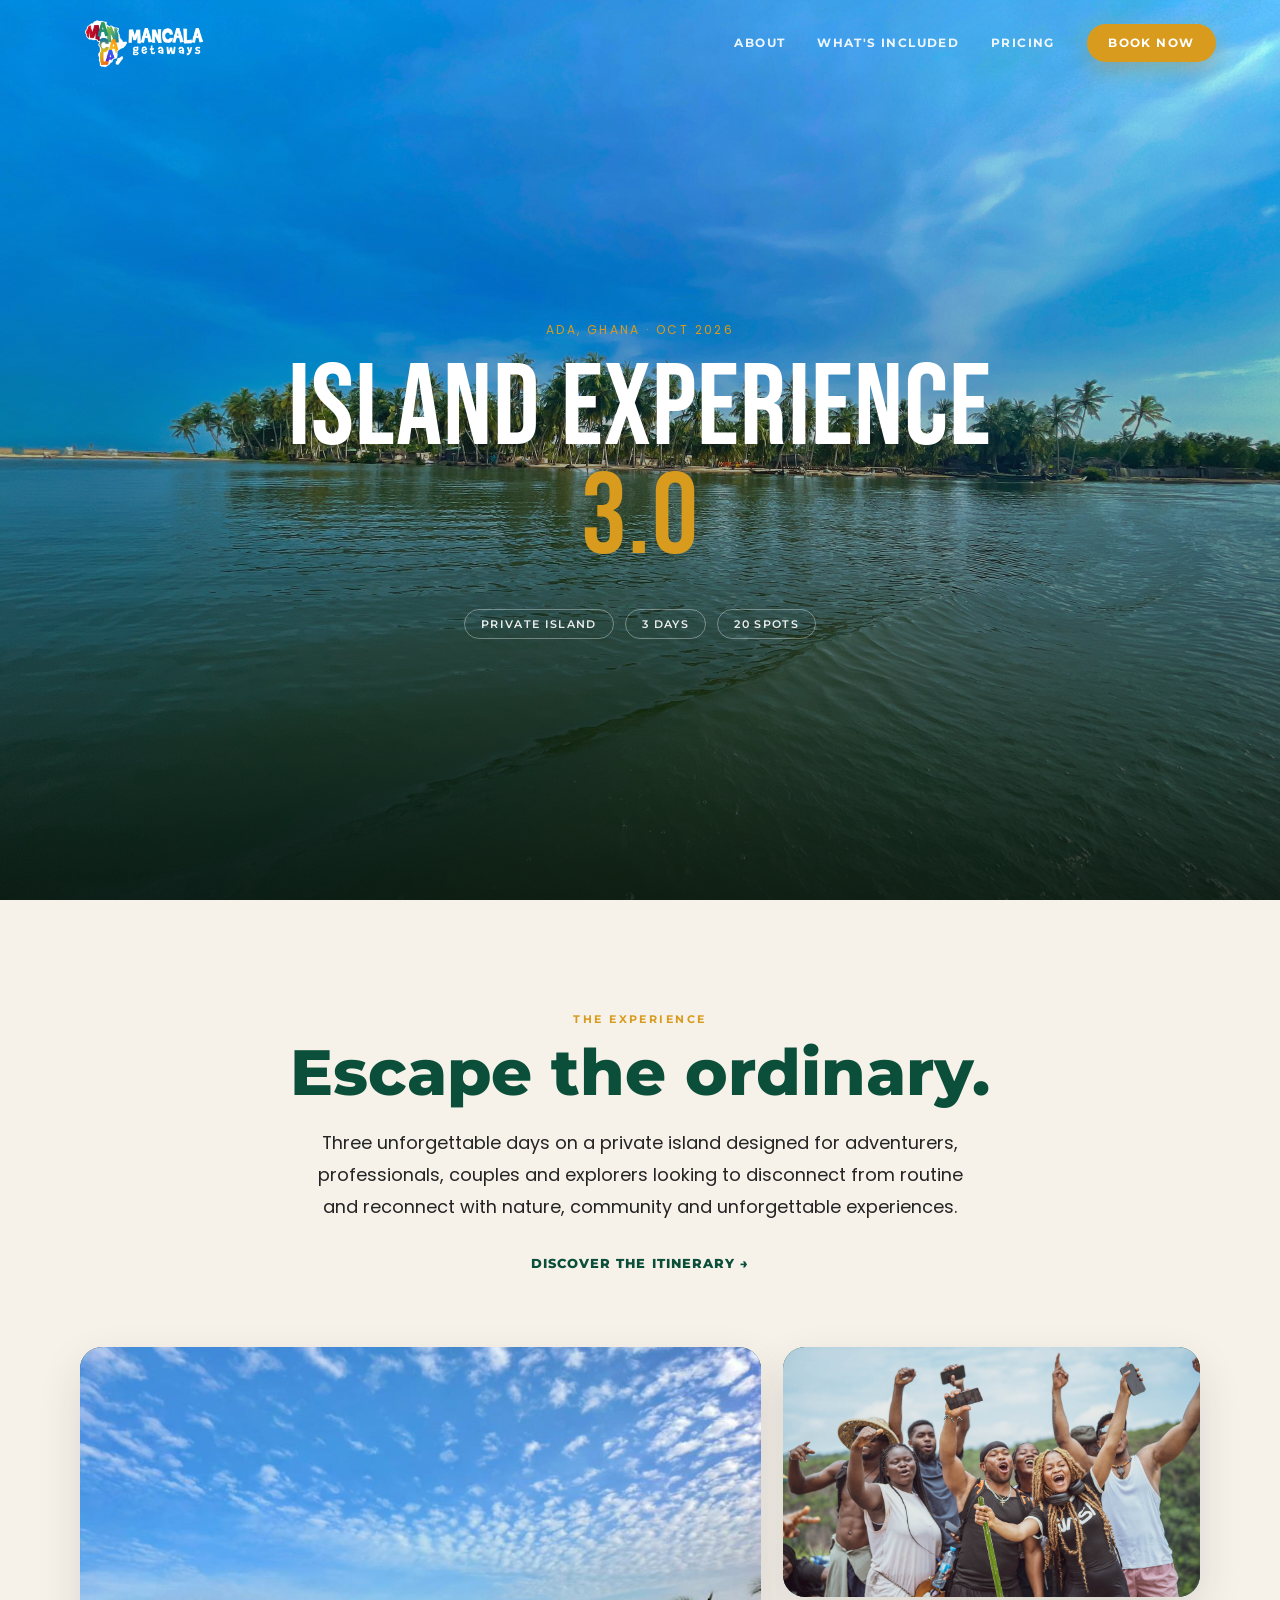
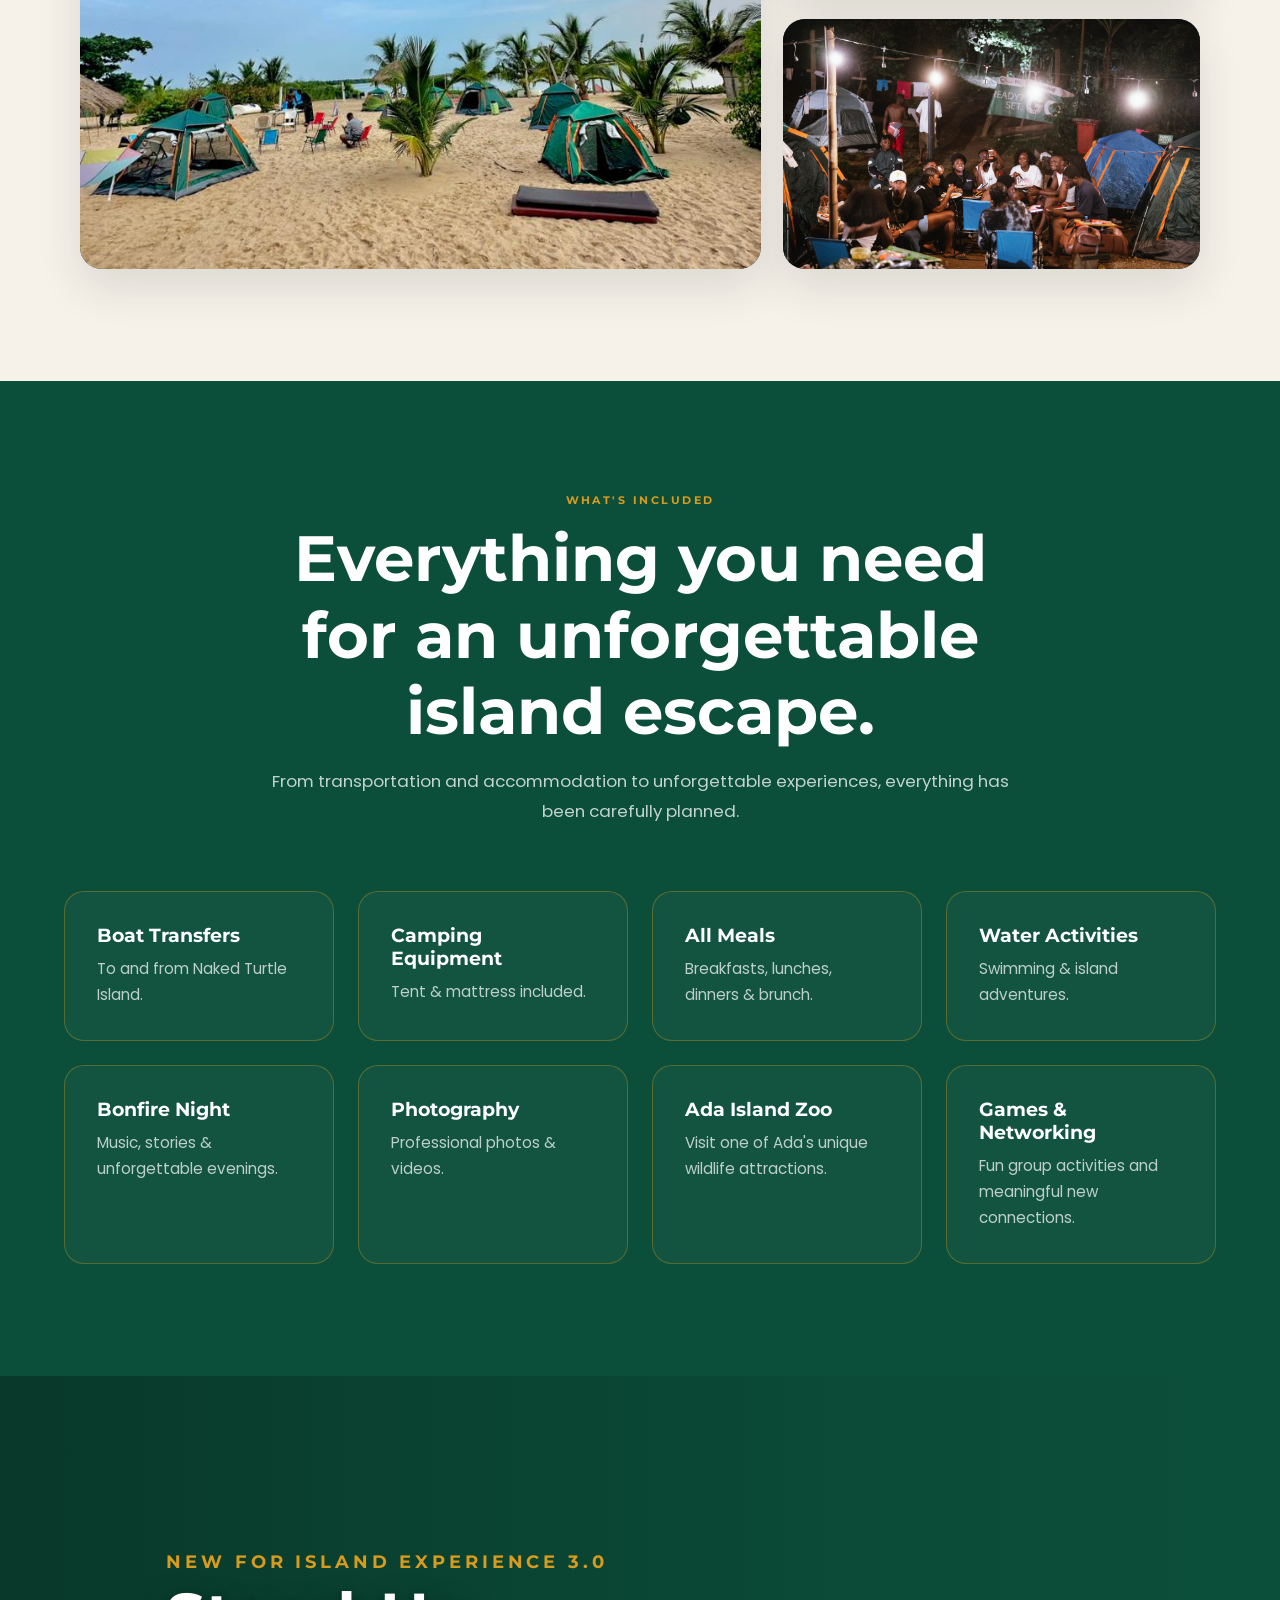
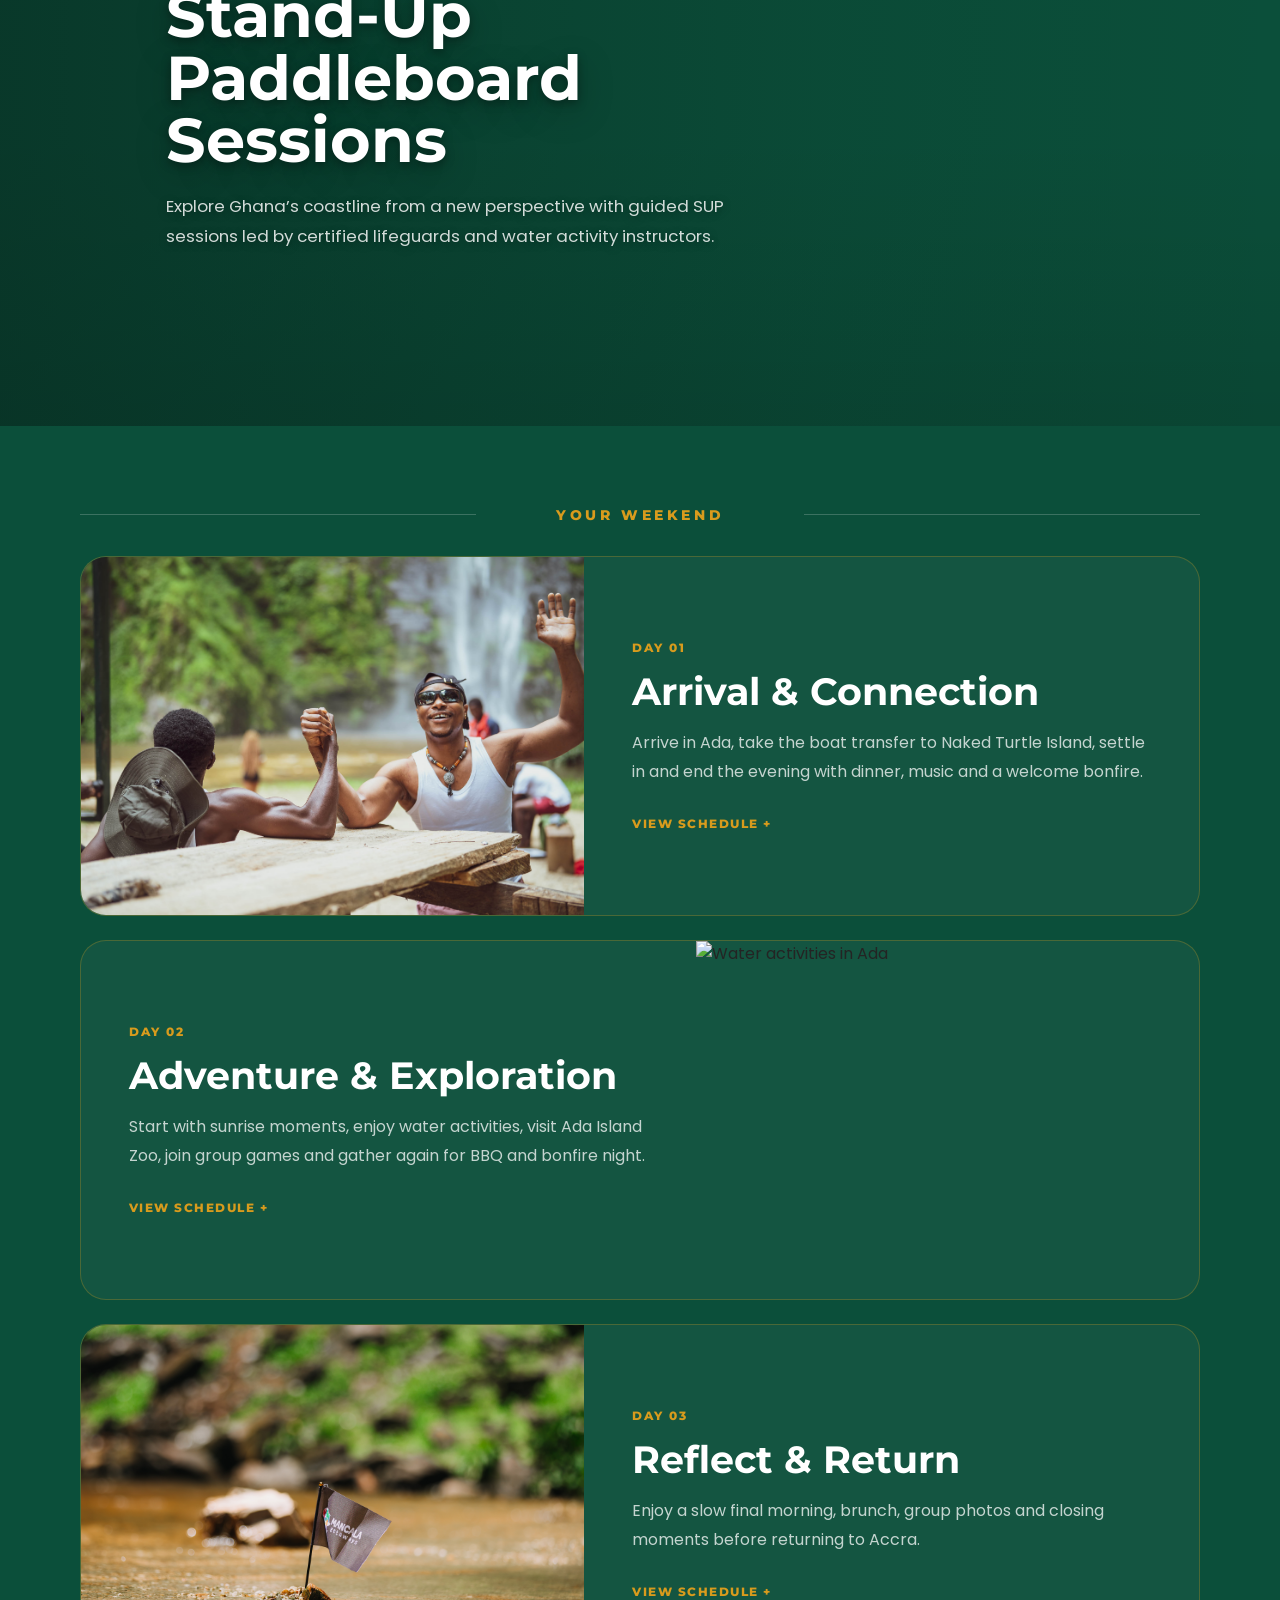
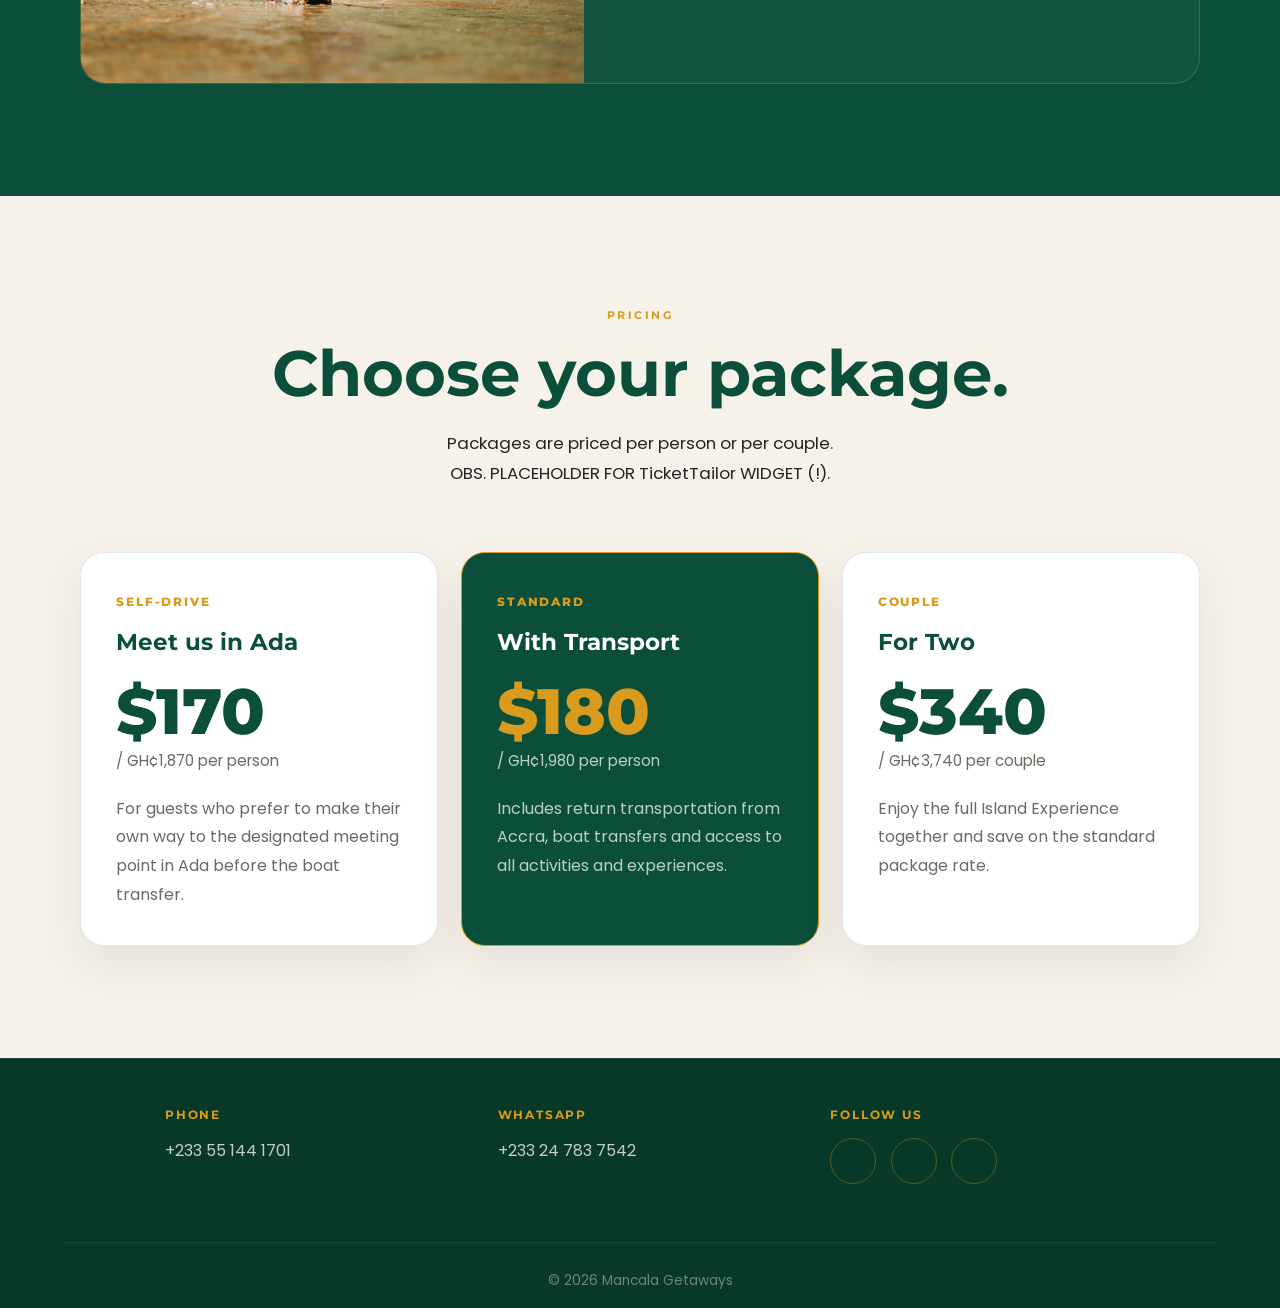
==== index.html @ a30ba6d1 "Change month to oct" ====
<!doctype html>
<html lang="en">
  <head>
    <meta charset="UTF-8" />
    <meta name="viewport" content="width=device-width, initial-scale=1.0" />
    <title>Island Experience 3.0 – Naked Turtle Island, Ghana</title>
    <link
      rel="stylesheet"
      href="https://unpkg.com/@phosphor-icons/web@2.1.1/src/regular/style.css"
    />
    <link rel="preconnect" href="https://fonts.googleapis.com" />
    <link
      href="https://fonts.googleapis.com/css2?family=Bebas+Neue&family=Montserrat:wght@600;700;800&family=Poppins:wght@300;400;500&display=swap"
      rel="stylesheet"
    />
    <link rel="stylesheet" href="style.css" />
  </head>
  <body>
    <!-- NAV -->
    <nav id="navbar">
      <a href="#hero" class="nav-logo">
        <img src="images/main_logo.png" alt="Mancala Getaways" />
      </a>

      <div class="nav-links">
        <a class="nav-link" href="#about">About</a>
        <a class="nav-link" href="#includes">What's Included</a>
        <a class="nav-link" href="#pricing">Pricing</a>

        <a class="nav-link nav-link--cta" href="#booking">Book Now</a>
      </div>
    </nav>

    <!-- HERO -->
    <section id="hero">
      <div class="hero-img" id="heroBg"></div>
      <div class="hero-overlay"></div>
      <div class="hero-content" id="heroContent">
        <span class="hero-eyebrow">Ada, Ghana · Oct 2026</span>
        <h1 class="hero-title">Island Experience<br /><em>3.0</em></h1>
        <div class="hero-meta">
          <span class="hero-tag">Private Island</span>
          <span class="hero-tag">3 Days</span>
          <span class="hero-tag">20 Spots</span>
        </div>
      </div>
    </section>

    <!-- EXPERIENCE -->
    <section id="about" class="experience-section">
      <div class="experience-intro reveal">
        <span class="label">The Experience</span>

        <h2>Escape the ordinary.</h2>

        <p>
          Three unforgettable days on a private island designed for adventurers,
          professionals, couples and explorers looking to disconnect from
          routine and reconnect with nature, community and unforgettable
          experiences.
        </p>

        <a href="#itinerary" class="text-link">Discover the itinerary →</a>
      </div>

      <div class="experience-gallery reveal">
        <div class="experience-image experience-image--large">
          <img src="images/tent.jpg" alt="Camping on Naked Turtle Island" />
        </div>

        <div class="experience-image">
          <img src="images/group.jpg" alt="Guests enjoying Island Experience" />
        </div>

        <div class="experience-image">
          <img src="images/bbq.jpg" alt="Water activities in Ada, Ghana" />
        </div>
      </div>
    </section>
    <section id="includes" class="includes-section">
      <div class="includes-header reveal">
        <span class="label">What's Included</span>

        <h2>Everything you need for an unforgettable island escape.</h2>

        <p>
          From transportation and accommodation to unforgettable experiences,
          everything has been carefully planned.
        </p>
      </div>

      <div class="includes-grid reveal">
        <div class="include-card">
          <i class="ph ph-boat"></i>
          <h3>Boat Transfers</h3>
          <p>To and from Naked Turtle Island.</p>
        </div>

        <div class="include-card">
          <i class="ph ph-tent"></i>
          <h3>Camping Equipment</h3>
          <p>Tent & mattress included.</p>
        </div>

        <div class="include-card">
          <i class="ph ph-fork-knife"></i>
          <h3>All Meals</h3>
          <p>Breakfasts, lunches, dinners & brunch.</p>
        </div>

        <div class="include-card">
          <i class="ph ph-waves"></i>
          <h3>Water Activities</h3>
          <p>Swimming & island adventures.</p>
        </div>

        <div class="include-card">
          <i class="ph ph-fire"></i>
          <h3>Bonfire Night</h3>
          <p>Music, stories & unforgettable evenings.</p>
        </div>

        <div class="include-card">
          <i class="ph ph-camera"></i>
          <h3>Photography</h3>
          <p>Professional photos & videos.</p>
        </div>

        <div class="include-card">
          <i class="ph ph-paw-print"></i>
          <h3>Ada Island Zoo</h3>
          <p>Visit one of Ada's unique wildlife attractions.</p>
        </div>

        <div class="include-card">
          <i class="ph ph-users-three"></i>
          <h3>Games & Networking</h3>
          <p>Fun group activities and meaningful new connections.</p>
        </div>
      </div>

      <!-- SUP HIGHLIGHT -->
      <section class="sup-section">
        <video class="sup-video" autoplay muted loop playsinline>
          <source src="videos/sup-short.mp4" type="video/mp4" />
        </video>

        <div class="sup-overlay"></div>

        <div class="sup-content reveal">
          <span class="sup-badge">New for Island Experience 3.0</span>
          <h2>Stand-Up Paddleboard Sessions</h2>
          <p>
            Explore Ghana’s coastline from a new perspective with guided SUP
            sessions led by certified lifeguards and water activity instructors.
          </p>
        </div>
      </section>

      <div id="itinerary" class="journey-divider reveal">
        <span></span>
        <p>Your Weekend</p>
        <span></span>
      </div>

      <div class="journey-list">
        <article class="journey-row reveal">
          <div class="journey-row-image">
            <img
              src="images/armwrestle.jpg"
              alt="Arrival and camping on the island"
            />
          </div>

          <div class="journey-row-content">
            <span class="journey-day">Day 01</span>
            <h3>Arrival & Connection</h3>
            <p>
              Arrive in Ada, take the boat transfer to Naked Turtle Island,
              settle in and end the evening with dinner, music and a welcome
              bonfire.
            </p>

            <button class="journey-toggle">View schedule</button>

            <div class="journey-schedule">
              <div><strong>09:30</strong> Guest Check-In</div>
              <div><strong>10:00</strong> Registration & Briefing</div>
              <div><strong>10:30</strong> Departure from Accra</div>
              <div><strong>13:30</strong> Arrival in Ada</div>
              <div><strong>14:00</strong> Boat Transfer to Island</div>
              <div><strong>18:00</strong> Sunset Experience</div>
              <div><strong>19:30</strong> Dinner</div>
              <div><strong>21:00</strong> Welcome Bonfire</div>
            </div>
          </div>
        </article>

        <article class="journey-row reveal">
          <div class="journey-row-image">
            <img src="images/boat_girl.jpg" alt="Water activities in Ada" />
          </div>

          <div class="journey-row-content">
            <span class="journey-day">Day 02</span>
            <h3>Adventure & Exploration</h3>
            <p>
              Start with sunrise moments, enjoy water activities, visit Ada
              Island Zoo, join group games and gather again for BBQ and bonfire
              night.
            </p>

            <button class="journey-toggle">View schedule</button>

            <div class="journey-schedule">
              <div><strong>07:00</strong> Sunrise Walk</div>
              <div><strong>08:00</strong> Breakfast</div>
              <div><strong>10:00</strong> Water Activities & Swimming</div>
              <div>
                <strong>11:00</strong> Stand-Up Paddle Board Discovery Session
              </div>

              <div><strong>12:30</strong> Ada Island Zoo</div>
              <div><strong>14:00</strong> Lunch</div>
              <div><strong>15:30</strong> Games & Group Activities</div>
              <div>
                <strong>18:00</strong> Sunset Experience & Group Photography
              </div>
              <div><strong>19:30</strong> BBQ Dinner Experience</div>
              <div><strong>21:00</strong> Bonfire Night</div>
            </div>
          </div>
        </article>

        <article class="journey-row reveal">
          <div class="journey-row-image">
            <img src="images/mancala.jpg" alt="Group memories on the island" />
          </div>

          <div class="journey-row-content">
            <span class="journey-day">Day 03</span>
            <h3>Reflect & Return</h3>
            <p>
              Enjoy a slow final morning, brunch, group photos and closing
              moments before returning to Accra.
            </p>

            <button class="journey-toggle">View schedule</button>

            <div class="journey-schedule">
              <div><strong>07:30</strong> Sunrise & Free Time</div>
              <div><strong>08:30</strong> Leisure Morning & Packing</div>
              <div><strong>10:00</strong> Brunch</div>
              <div><strong>11:00</strong> Group Photos & Closing Session</div>
              <div><strong>12:00</strong> Boat Transfer Back</div>
              <div><strong>15:00</strong> Arrival in Accra</div>
            </div>
          </div>
        </article>
      </div>
    </section>
    <!-- PRICING -->
    <section id="pricing" class="pricing-section">
      <div class="pricing-header reveal">
        <span class="label">Pricing</span>

        <h2>Choose your package.</h2>

        <p>Packages are priced per person or per couple.</p>
        <p>OBS. PLACEHOLDER FOR TicketTailor WIDGET (!).</p>
      </div>

      <div class="pricing-grid reveal">
        <article class="price-card">
          <span class="price-tag">Self-Drive</span>
          <h3>Meet us in Ada</h3>

          <div class="price">
            <span>$170</span>
            <small>/ GH¢1,870 per person</small>
          </div>

          <p>
            For guests who prefer to make their own way to the designated
            meeting point in Ada before the boat transfer.
          </p>
        </article>

        <article class="price-card featured">
          <span class="price-tag">Standard</span>
          <h3>With Transport</h3>

          <div class="price">
            <span>$180</span>
            <small>/ GH¢1,980 per person</small>
          </div>

          <p>
            Includes return transportation from Accra, boat transfers and access
            to all activities and experiences.
          </p>
        </article>

        <article class="price-card">
          <span class="price-tag">Couple</span>
          <h3>For Two</h3>

          <div class="price">
            <span>$340</span>
            <small>/ GH¢3,740 per couple</small>
          </div>

          <p>
            Enjoy the full Island Experience together and save on the standard
            package rate.
          </p>
        </article>
      </div>
    </section>

    <footer class="footer">
      <div class="footer-info">
        <div class="footer-item">
          <span>Phone</span>
          <a href="tel:+233551441701"> +233 55 144 1701 </a>
        </div>

        <div class="footer-item">
          <span>WhatsApp</span>

          <a
            href="https://wa.me/233247837542"
            target="_blank"
            rel="noopener noreferrer"
          >
            +233 24 783 7542
          </a>
        </div>

        <div class="footer-item">
          <span>Follow Us</span>

          <div class="footer-socials">
            <a
              href="https://www.instagram.com/mancala_getaways/"
              target="_blank"
              rel="noopener noreferrer"
              aria-label="Instagram"
            >
              <i class="ph ph-instagram-logo"></i>
            </a>

            <a
              href="https://www.tiktok.com/@mancala.getaways"
              target="_blank"
              rel="noopener noreferrer"
              aria-label="TikTok"
            >
              <i class="ph ph-tiktok-logo"></i>
            </a>

            <a
              href="https://wa.me/233551441701"
              target="_blank"
              rel="noopener noreferrer"
              aria-label="WhatsApp"
            >
              <i class="ph ph-whatsapp-logo"></i>
            </a>
          </div>
        </div>
      </div>

      <div class="footer-bottom">
        <span>© 2026 Mancala Getaways</span>
      </div>
    </footer>

    <script src="script.js"></script>
  </body>
</html>
---- style.css ----
*,
*::before,
*::after {
  box-sizing: border-box;
  margin: 0;
  padding: 0;
}

:root {
  --night: #0b4f3a;
  --night-light: #12664c;
  --gold: #d89b1d;
  --gold-light: #e8b950;
  --ivory: #f6f2ea;
  --white: #ffffff;
  --text: #242424;
  --muted: #6e6a63;
  --cobalt: #2d8fbf;

  --font-display: "Bebas Neue", sans-serif;
  --font-heading: "Montserrat", sans-serif;
  --font-body: "Poppins", sans-serif;
}

html {
  scroll-behavior: smooth;
}

body {
  font-family: var(--font-body), sans-serif;
  font-weight: 400;
  background: var(--white);
  color: var(--text);
  overflow-x: hidden;
}

/* NAV */

nav#navbar {
  position: fixed;
  top: 0;
  left: 0;
  right: 0;
  z-index: 100;

  height: 86px;
  padding: 0 5vw;

  display: flex;
  align-items: center;
  justify-content: space-between;

  background: transparent;
  transition:
    background 0.3s ease,
    height 0.3s ease,
    box-shadow 0.3s ease;
}

nav#navbar.scrolled {
  height: 72px;
  background: rgba(11, 79, 58, 0.92);
  backdrop-filter: blur(16px);
  -webkit-backdrop-filter: blur(16px);
  box-shadow: 0 10px 30px rgba(0, 0, 0, 0.18);
}

.nav-logo {
  display: flex;
  align-items: center;
  text-decoration: none;
}

.nav-logo img {
  height: 160px;
  width: auto;
  display: block;
}

.nav-links {
  display: flex;
  align-items: center;
  gap: 2rem;
}

.nav-link {
  font-family: var(--font-heading), sans-serif;
  font-size: 0.72rem;
  font-weight: 700;
  letter-spacing: 0.12em;
  text-transform: uppercase;
  color: rgba(255, 255, 255, 0.9);
  text-decoration: none;
  white-space: nowrap;
  transition:
    color 0.2s ease,
    opacity 0.2s ease;
}

.nav-link:hover {
  color: var(--gold-light);
}

.nav-link--cta {
  background: var(--gold);
  box-shadow: 0 8px 25px rgba(216, 155, 29, 0.35);

  color: var(--white);
  padding: 0.75rem 1.35rem;
  border-radius: 999px;
  transition:
    background 0.2s ease,
    color 0.2s ease,
    transform 0.2s ease;
}

.nav-link--cta:hover {
  background: var(--white);
  color: var(--night);
  transform: translateY(-1px);
}

@media (max-width: 768px) {
  nav#navbar {
    height: 74px;
    padding: 0 1.2rem;
  }

  .nav-logo img {
    height: 48px;
  }

  .nav-links {
    gap: 0.9rem;
  }

  .nav-link:not(.nav-link--cta) {
    display: none;
  }

  .nav-link--cta {
    font-size: 0.68rem;
    padding: 0.65rem 1rem;
  }
}

/* HERO */
#hero {
  position: relative;
  height: 100vh;
  min-height: 600px;
  display: flex;
  align-items: center;
  justify-content: center;
  overflow: hidden;
}
.hero-img {
  position: absolute;
  inset: 0;
  background-image: url("images/intro-bg.jpg");
  background-size: cover;
  background-position: center;
  transform: scale(1.05);
  transition: transform 8s ease-out;
}
.hero-img.loaded {
  transform: scale(1);
}
.hero-overlay {
  position: absolute;
  inset: 0;
  background: linear-gradient(
    to top,
    rgba(10, 22, 14, 0.88) 0%,
    rgba(10, 22, 14, 0.3) 50%,
    transparent 100%
  );
}
.hero-content {
  position: relative;
  z-index: 2;
  padding: 0 5vw;
  padding-top: 60px;
  width: 100%;
  display: flex;
  flex-direction: column;
  align-items: center;
  text-align: center;
}
.hero-logo {
  width: min(30vw, 190px);
  height: auto;
  margin-bottom: 1.6rem;
  opacity: 0;
  transform: translateY(20px) scale(0.96);
  transition:
    opacity 0.9s ease,
    transform 0.9s ease;
}
.hero-content.visible .hero-logo {
  opacity: 1;
  transform: translateY(0) scale(1);
}
.hero-eyebrow {
  display: inline-block;
  color: var(--gold);
  font-size: 0.75rem;
  letter-spacing: 0.2em;
  text-transform: uppercase;
  margin-bottom: 1rem;
  opacity: 0;
  transform: translateY(20px);
  transition:
    opacity 0.8s 0.2s,
    transform 0.8s 0.2s;
}
.hero-title {
  font-family: var(--font-display), sans-serif;
  font-size: clamp(3.2rem, 9vw, 7.5rem);
  color: var(--white);
  line-height: 0.95;
  font-weight: 400;
  letter-spacing: 0.01em;
  max-width: 16ch;
  opacity: 0;
  transform: translateY(30px);
  transition:
    opacity 0.9s 0.35s,
    transform 0.9s 0.35s;
}
.hero-title em {
  color: var(--gold);
  font-style: normal;
}
.hero-meta {
  display: flex;
  flex-wrap: wrap;
  justify-content: center;
  gap: 0.7rem;
  align-items: center;
  margin-top: 2.2rem;
  opacity: 0;
  transform: translateY(20px);
  transition:
    opacity 0.8s 0.55s,
    transform 0.8s 0.55s;
}
.hero-tag {
  color: rgba(255, 255, 255, 0.9);
  font-family: var(--font-heading), sans-serif;
  font-size: 0.7rem;
  font-weight: 600;
  letter-spacing: 0.12em;
  text-transform: uppercase;
  border: 1px solid rgba(255, 255, 255, 0.35);
  border-radius: 999px;
  padding: 0.45rem 1rem;
}
.hero-btn {
  display: inline-block;
  margin-top: 2.2rem;
  background: var(--gold);
  color: var(--white);
  font-family: var(--font-heading), sans-serif;
  text-decoration: none;
  font-weight: 600;
  font-size: 0.9rem;
  letter-spacing: 0.05em;
  padding: 1rem 2.2rem;
  border-radius: 999px;
  transition:
    background 0.2s,
    transform 0.2s;
  opacity: 0;
  transform: translateY(20px);
  animation: none;
}
.hero-btn:hover {
  background: var(--night);
  transform: translateY(-2px);
}

.hero-content.visible .hero-eyebrow,
.hero-content.visible .hero-title,
.hero-content.visible .hero-meta,
.hero-content.visible .hero-btn {
  opacity: 1;
  transform: translateY(0);
}
.hero-content.visible .hero-btn {
  transition:
    opacity 0.8s 0.8s,
    transform 0.8s 0.8s,
    background 0.2s;
}

.hero-scroll {
  position: absolute;
  bottom: 2rem;
  right: 3rem;
  z-index: 2;
  color: rgba(255, 255, 255, 0.5);
  font-size: 0.7rem;
  letter-spacing: 0.15em;
  text-transform: uppercase;
  writing-mode: vertical-rl;
  text-orientation: mixed;
  display: flex;
  align-items: center;
  gap: 0.8rem;
}
.hero-scroll::after {
  content: "";
  width: 1px;
  height: 60px;
  background: linear-gradient(to bottom, rgba(255, 255, 255, 0.4), transparent);
}

/* COMMON */
section {
  padding: 6rem 5vw;
}

.label {
  font-family: var(--font-heading), sans-serif;
  font-size: 0.7rem;
  font-weight: 700;
  letter-spacing: 0.22em;
  text-transform: uppercase;
  color: var(--gold);
  display: block;
  margin-bottom: 0.8rem;
}

h2 {
  font-family: var(--font-heading), sans-serif;
  font-size: clamp(2rem, 4vw, 3rem);
  line-height: 1.2;
  font-weight: 700;
  color: var(--night);
}

/* INCLUDED */

.experience-section {
  background: var(--ivory);
  padding: 7rem 5vw;
}

.experience-intro {
  max-width: 760px;
  margin: 0 auto 4.5rem;
  text-align: center;
}

.experience-intro h2 {
  color: var(--night);
  font-family: var(--font-heading), sans-serif;
  font-size: clamp(2.4rem, 5vw, 4.2rem);
  line-height: 1.05;
  font-weight: 800;
  margin-bottom: 1.3rem;
}

.experience-intro p {
  color: var(--text);
  font-size: clamp(1rem, 1.4vw, 1.15rem);
  line-height: 1.8;
  max-width: 680px;
  margin: 0 auto;
}

.text-link {
  display: inline-flex;
  margin-top: 2rem;
  color: var(--night);
  font-family: var(--font-heading), sans-serif;
  font-size: 0.8rem;
  font-weight: 800;
  letter-spacing: 0.08em;
  text-transform: uppercase;
  text-decoration: none;
  transition:
    color 0.2s ease,
    transform 0.2s ease;
}

.text-link:hover {
  color: var(--gold);
  transform: translateX(4px);
}

.experience-gallery {
  max-width: 1120px;
  margin: 0 auto;
  display: grid;
  grid-template-columns: 1.55fr 0.95fr;
  grid-template-rows: repeat(2, 250px);
  gap: 1.4rem;
}

.experience-image {
  position: relative;
  overflow: hidden;
  border-radius: 22px;
  background: var(--night);
  box-shadow: 0 18px 45px rgba(36, 36, 36, 0.12);
}

.experience-image--large {
  grid-row: span 2;
}

.experience-image::after {
  content: "";
  position: absolute;
  inset: 0;

  opacity: 0;
  transition: opacity 0.3s ease;
  pointer-events: none;
}

.experience-image--large::after {
  opacity: 1;
}

.experience-image img {
  width: 100%;
  height: 100%;
  display: block;
  object-fit: cover;
  transition: transform 0.7s ease;
}

.experience-image:hover img {
  transform: scale(1.04);
}

.experience-image-content {
  position: absolute;
  left: 2rem;
  bottom: 2rem;
  z-index: 2;
  max-width: 380px;
}

.experience-image-content span {
  display: block;
  margin-bottom: 0.7rem;
  color: var(--gold);
  font-family: var(--font-heading), sans-serif;
  font-size: 0.72rem;
  font-weight: 800;
  letter-spacing: 0.18em;
  text-transform: uppercase;
}

.experience-image-content h3 {
  color: var(--white);
  font-family: var(--font-heading), sans-serif;
  font-size: clamp(1.35rem, 2vw, 2rem);
  line-height: 1.15;
  font-weight: 800;
}

@media (max-width: 820px) {
  .experience-section {
    padding: 5rem 1.2rem;
  }

  .experience-intro {
    margin-bottom: 3rem;
  }

  .experience-gallery {
    grid-template-columns: 1fr;
    grid-template-rows: auto;
  }

  .experience-image,
  .experience-image--large {
    height: 260px;
    grid-row: auto;
  }

  .experience-image--large {
    height: 380px;
  }

  .experience-image-content {
    left: 1.3rem;
    bottom: 1.3rem;
  }
}

.includes-section {
  background: var(--night);
  padding: 7rem 5vw;
}

.includes-header {
  max-width: 760px;
  margin: 0 auto 4rem;
  text-align: center;
}

.includes-header .label {
  color: var(--gold);
}

.includes-header h2 {
  color: white;
  font-size: clamp(2.5rem, 5vw, 4rem);
  margin-bottom: 1rem;
}

.includes-header p {
  color: rgba(255, 255, 255, 0.75);
  line-height: 1.8;
  font-size: 1.05rem;
}

.includes-grid {
  max-width: 1200px;
  margin: auto;

  display: grid;
  grid-template-columns: repeat(4, 1fr);
  gap: 1.5rem;
}

.include-card {
  background: rgba(255, 255, 255, 0.03);
  border: 1px solid rgba(216, 155, 29, 0.35);
  border-radius: 20px;
  padding: 2rem;
  transition: 0.3s;
}

.include-card:hover {
  transform: translateY(-6px);
  border-color: var(--gold);
  background: rgba(255, 255, 255, 0.06);
}

.include-card i {
  font-size: 3rem;
  color: var(--gold);
  margin-bottom: 1.2rem;
}

.include-card h3 {
  color: white;
  font-family: var(--font-heading);
  margin-bottom: 0.6rem;
}

.include-card p {
  color: rgba(255, 255, 255, 0.72);
  line-height: 1.7;
  font-size: 0.95rem;
}

@media (max-width: 1100px) {
  .includes-grid {
    grid-template-columns: repeat(2, 1fr);
  }
}

@media (max-width: 700px) {
  .includes-grid {
    grid-template-columns: 1fr;
  }
}

/* SUP */
/* SUP */
.sup-section {
  position: relative;
  min-height: 650px;
  margin: 7rem -5vw 0;
  padding: 6rem 0;
  display: flex;
  align-items: center;
  overflow: hidden;
  background: var(--night);
}

.sup-video {
  position: absolute;
  inset: 0;
  width: 100%;
  height: 100%;
  object-fit: cover;
}

.sup-overlay {
  position: absolute;
  inset: 0;
  background:
    linear-gradient(
      to right,
      rgba(7, 40, 30, 0.58) 0%,
      rgba(7, 40, 30, 0.32) 35%,
      rgba(7, 40, 30, 0.12) 65%,
      transparent 100%
    ),
    linear-gradient(to top, rgba(0, 0, 0, 0.12), transparent 45%);
}

.sup-content {
  position: relative;
  z-index: 2;
  margin-left: 13vw;
  max-width: 620px;
}

.sup-content h2 {
  color: var(--white);
  font-size: clamp(2.6rem, 6vw, 3.9rem);
  text-shadow:
    0 3px 10px rgba(0, 0, 0, 0.35),
    0 10px 35px rgba(0, 0, 0, 0.25);
  line-height: 1;
  margin-bottom: 1.2rem;
}

.sup-content p {
  color: rgba(255, 255, 255, 0.82);
  font-size: 1.05rem;
  text-shadow: 0 2px 8px rgba(0, 0, 0, 0.35);
  line-height: 1.8;
}

.sup-badge {
  font-family: var(--font-heading), sans-serif;
  font-size: 1.1rem;
  font-weight: 700;
  letter-spacing: 0.22em;
  text-transform: uppercase;
  color: var(--gold);
  display: block;
  margin-bottom: 0.8rem;
}

/* YOUR WEEKEND */

.journey-divider {
  max-width: 1120px;
  margin: 5rem auto 2rem;
  display: flex;
  align-items: center;
  gap: 5rem;
}

.journey-divider span {
  flex: 1;
  height: 1px;
  background: rgba(255, 255, 255, 0.2);
}

.journey-divider p {
  color: var(--gold);
  font-family: var(--font-heading), sans-serif;
  font-size: 0.9rem;
  font-weight: 800;
  letter-spacing: 0.25em;
  text-transform: uppercase;
}

.journey-intro {
  max-width: 700px;
  margin: 0 auto 4rem;
  text-align: center;
}

.journey-intro h2 {
  color: var(--white);
  font-size: clamp(2.3rem, 5vw, 4rem);
  margin-bottom: 1rem;
}

.journey-intro p {
  color: rgba(255, 255, 255, 0.72);
  font-size: 1.05rem;
  line-height: 1.8;
}

.journey-list {
  max-width: 1120px;
  margin: 0 auto;
  display: grid;
  gap: 1.5rem;
}

.journey-row {
  display: grid;
  grid-template-columns: 0.9fr 1.1fr;
  min-height: 360px;
  overflow: hidden;
  border-radius: 26px;
  background: rgba(255, 255, 255, 0.04);
  border: 1px solid rgba(216, 155, 29, 0.28);
}

.journey-row:nth-child(even) {
  grid-template-columns: 1.1fr 0.9fr;
}

.journey-row:nth-child(even) .journey-row-image {
  order: 2;
}

.journey-row-image {
  min-height: 340px;
}

.journey-row-image img {
  width: 100%;
  height: 100%;
  display: block;
  object-fit: cover;
}

.journey-row-content {
  padding: 3rem;
  display: flex;
  flex-direction: column;
  justify-content: center;
}

.journey-day {
  width: max-content;
  margin-bottom: 1rem;
  color: var(--gold);
  font-family: var(--font-heading), sans-serif;
  font-size: 0.72rem;
  font-weight: 800;
  letter-spacing: 0.18em;
  text-transform: uppercase;
}

.journey-row-content h3 {
  color: var(--white);
  font-family: var(--font-heading), sans-serif;
  font-size: clamp(1.7rem, 3vw, 2.6rem);
  line-height: 1.1;
  margin-bottom: 1rem;
}

.journey-row-content p {
  color: rgba(255, 255, 255, 0.75);
  line-height: 1.8;
  max-width: 520px;
}

.journey-toggle {
  margin-top: 1.8rem;
  width: max-content;
  background: transparent;
  border: none;
  color: var(--gold);
  font-family: var(--font-heading), sans-serif;
  font-size: 0.78rem;
  font-weight: 800;
  letter-spacing: 0.12em;
  text-transform: uppercase;
  cursor: pointer;
}

.journey-toggle::after {
  content: " +";
}

.journey-row.active .journey-toggle::after {
  content: " −";
}

.journey-schedule {
  max-height: 0;
  overflow: hidden;
  margin-top: 0;
  opacity: 0;
  transition:
    max-height 0.45s ease,
    opacity 0.25s ease,
    margin-top 0.25s ease;
}

.journey-row.active .journey-schedule {
  max-height: 500px;
  margin-top: 1.5rem;
  opacity: 1;
}

.journey-schedule div {
  display: flex;
  gap: 1rem;
  padding: 0.55rem 0;
  color: rgba(255, 255, 255, 0.82);
  border-top: 1px solid rgba(255, 255, 255, 0.09);
}

.journey-schedule strong {
  min-width: 58px;
  color: var(--gold);
  font-weight: 700;
}

@media (max-width: 820px) {
  .journey-row,
  .journey-row:nth-child(even) {
    grid-template-columns: 1fr;
  }

  .journey-row:nth-child(even) .journey-row-image {
    order: 0;
  }

  .journey-row-content {
    padding: 2rem;
  }
}

/* PRICING */

.pricing-section {
  background: var(--ivory);
  padding: 7rem 5vw;
}

.pricing-header {
  max-width: 760px;
  margin: 0 auto 4rem;
  text-align: center;
}

.pricing-header h2 {
  color: var(--night);
  font-size: clamp(2.4rem, 5vw, 4rem);
  margin-bottom: 1rem;
}

.pricing-header p {
  color: var(--text);
  line-height: 1.8;
  font-size: 1.05rem;
}

.pricing-grid {
  max-width: 1120px;
  margin: 0 auto;
  display: grid;
  grid-template-columns: repeat(3, 1fr);
  gap: 1.4rem;
}

.price-card {
  background: var(--white);
  border: 1px solid rgba(11, 79, 58, 0.12);
  border-radius: 24px;
  padding: 2.2rem;
  box-shadow: 0 18px 45px rgba(36, 36, 36, 0.08);
  transition:
    transform 0.25s ease,
    box-shadow 0.25s ease;
}

.price-card:hover {
  transform: translateY(-6px);
  box-shadow: 0 22px 55px rgba(36, 36, 36, 0.12);
}

.price-card.featured {
  background: var(--night);
  color: var(--white);
  border-color: var(--gold);
}

.price-tag {
  display: inline-block;
  margin-bottom: 1.2rem;
  color: var(--gold);
  font-family: var(--font-heading), sans-serif;
  font-size: 0.72rem;
  font-weight: 800;
  letter-spacing: 0.16em;
  text-transform: uppercase;
}

.price-card h3 {
  color: var(--night);
  font-family: var(--font-heading), sans-serif;
  font-size: 1.45rem;
  margin-bottom: 1.4rem;
}

.price-card.featured h3 {
  color: var(--white);
}

.price {
  margin-bottom: 1.4rem;
}

.price span {
  display: block;
  color: var(--night);
  font-family: var(--font-heading), sans-serif;
  font-size: clamp(2.8rem, 5vw, 4rem);
  font-weight: 800;
  line-height: 1;
}

.price small {
  display: block;
  margin-top: 0.4rem;
  color: var(--muted);
  font-size: 0.95rem;
}

.price-card.featured .price span {
  color: var(--gold);
}

.price-card.featured .price small,
.price-card.featured p {
  color: rgba(255, 255, 255, 0.72);
}

.price-card p {
  color: var(--muted);
  line-height: 1.8;
  min-height: 115px;
}

.price-card.featured .price-btn:hover {
  background: var(--white);
  color: var(--night);
}

@media (max-width: 900px) {
  .pricing-grid {
    grid-template-columns: 1fr;
  }

  .price-card p {
    min-height: auto;
  }
}

/* FOOTER */

.footer {
  background: #083828;
  padding: 3rem 5vw 1rem;
  border-top: 1px solid rgba(255, 255, 255, 0.08);
}

.footer-info {
  max-width: 950px;
  margin: 0 auto;

  display: grid;
  grid-template-columns: repeat(3, 1fr);
  gap: 3rem;
}

.footer-item span {
  display: block;
  margin-bottom: 1rem;

  color: var(--gold);
  font-family: var(--font-heading);
  font-size: 0.75rem;
  font-weight: 700;
  letter-spacing: 0.15em;
  text-transform: uppercase;
}

.footer-item a {
  display: block;
  margin-bottom: 0.6rem;

  color: rgba(255, 255, 255, 0.75);
  text-decoration: none;

  transition: 0.25s;
}

.footer-item a:hover {
  color: var(--gold);
}

.footer-socials {
  display: flex;
  gap: 0.9rem;
}

.footer-socials a {
  width: 46px;
  height: 46px;

  display: flex;
  align-items: center;
  justify-content: center;

  border-radius: 50%;
  border: 1px solid rgba(216, 155, 29, 0.35);

  color: var(--gold);
  font-size: 1.25rem;

  transition: 0.25s ease;
}

.footer-socials a:hover {
  background: var(--gold);
  color: white;
  transform: translateY(-3px);
}

.footer-bottom {
  margin-top: 3rem;
  padding-top: 1.5rem;

  border-top: 1px solid rgba(255, 255, 255, 0.08);

  text-align: center;
}

.footer-bottom p {
  color: rgba(255, 255, 255, 0.75);
  margin-bottom: 0.35rem;
  font-weight: 500;
}

.footer-bottom span {
  color: rgba(255, 255, 255, 0.4);
  font-size: 0.85rem;
}

@media (max-width: 768px) {
  .footer-info {
    grid-template-columns: 1fr;
    gap: 2rem;
    text-align: center;
  }

  .footer-socials {
    justify-content: center;
  }
}
/* RESPONSIVE */
@media (max-width: 768px) {
  #about {
    grid-template-columns: 1fr;
    gap: 3rem;
  }
  .about-stats {
    grid-template-columns: 1fr 1fr;
  }
  nav {
    padding: 1rem 1.2rem;
  }
  .nav-links {
    display: none;
  }
  #hero {
    align-items: center;
    padding-top: 4rem;
  }
  .hero-content {
    padding: 0 1.2rem 5vh;
  }
  .days-nav {
    overflow-x: auto;
  }
  .day-tab {
    white-space: nowrap;
  }
}

@media (prefers-reduced-motion: reduce) {
  .hero-img {
    transform: none !important;
    transition: none;
  }
  .reveal {
    opacity: 1;
    transform: none;
    transition: none;
  }
  * {
    transition-duration: 0.01ms !important;
  }
}
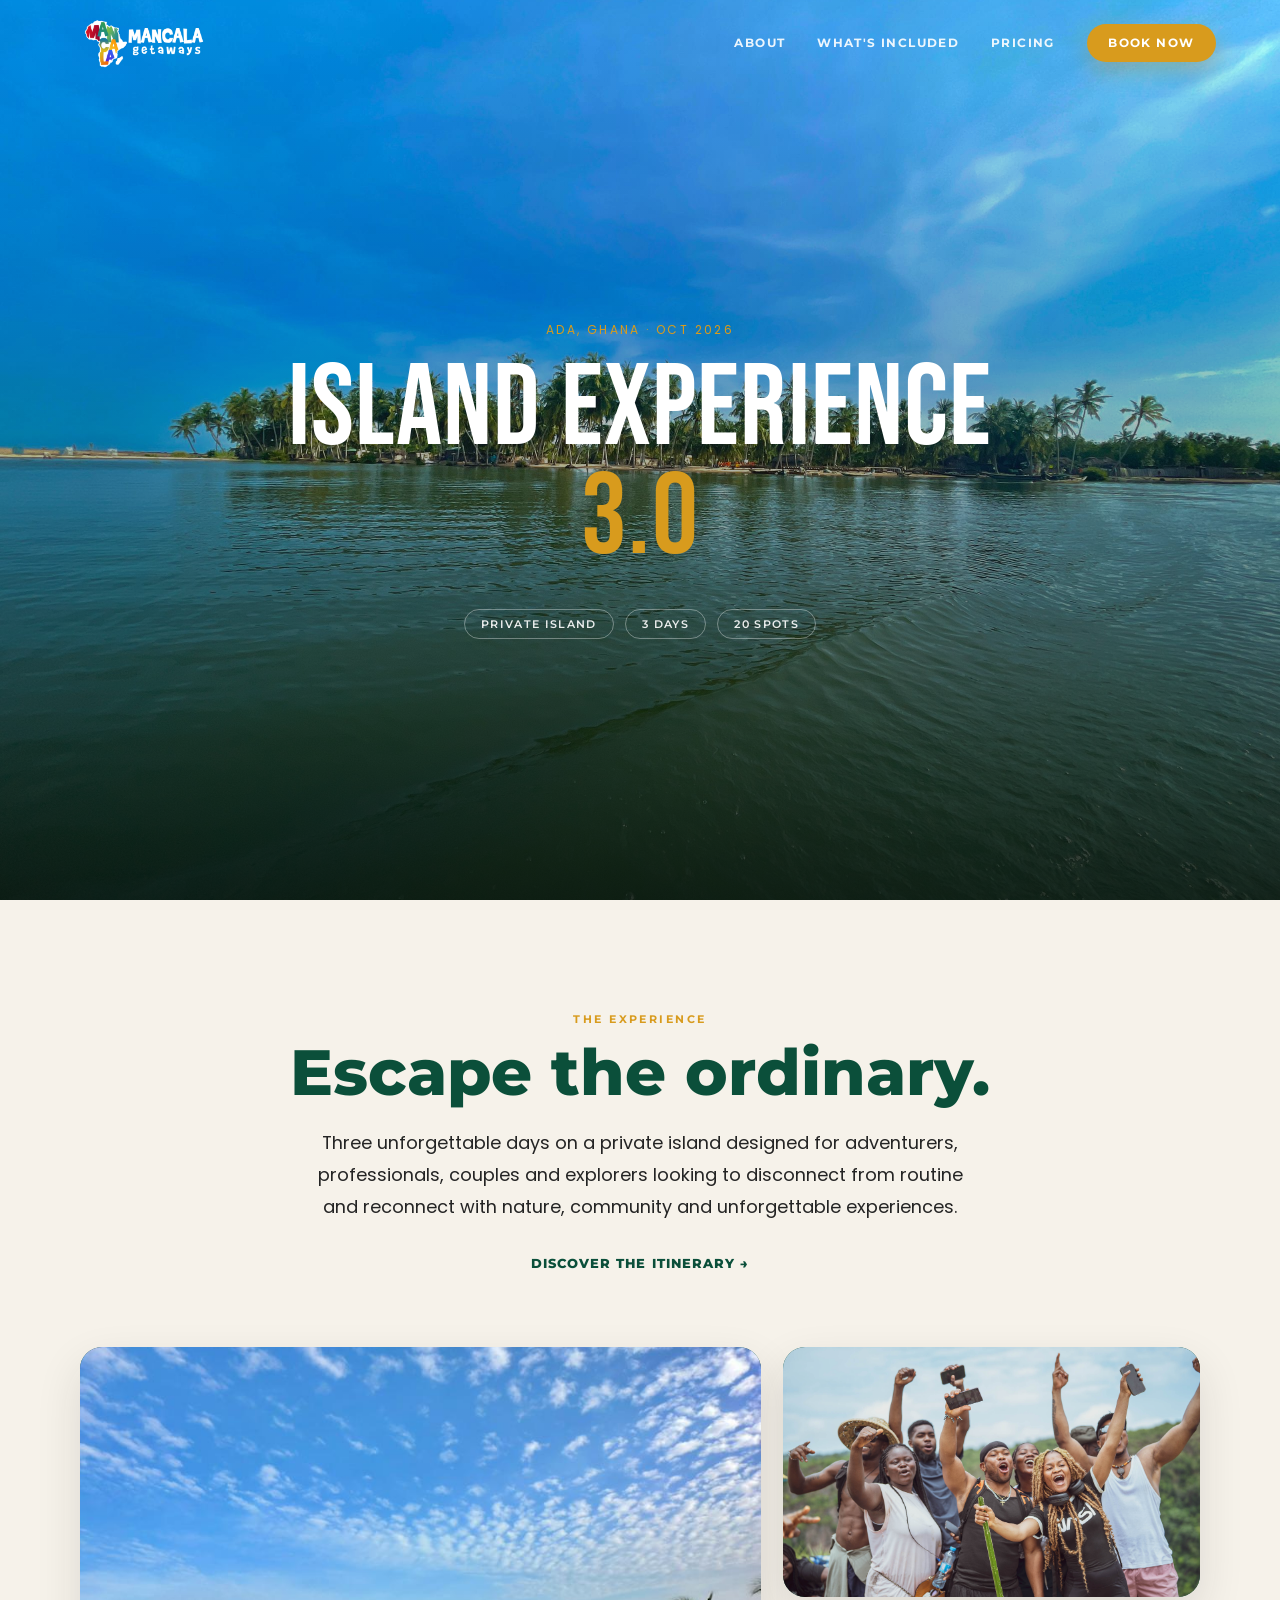
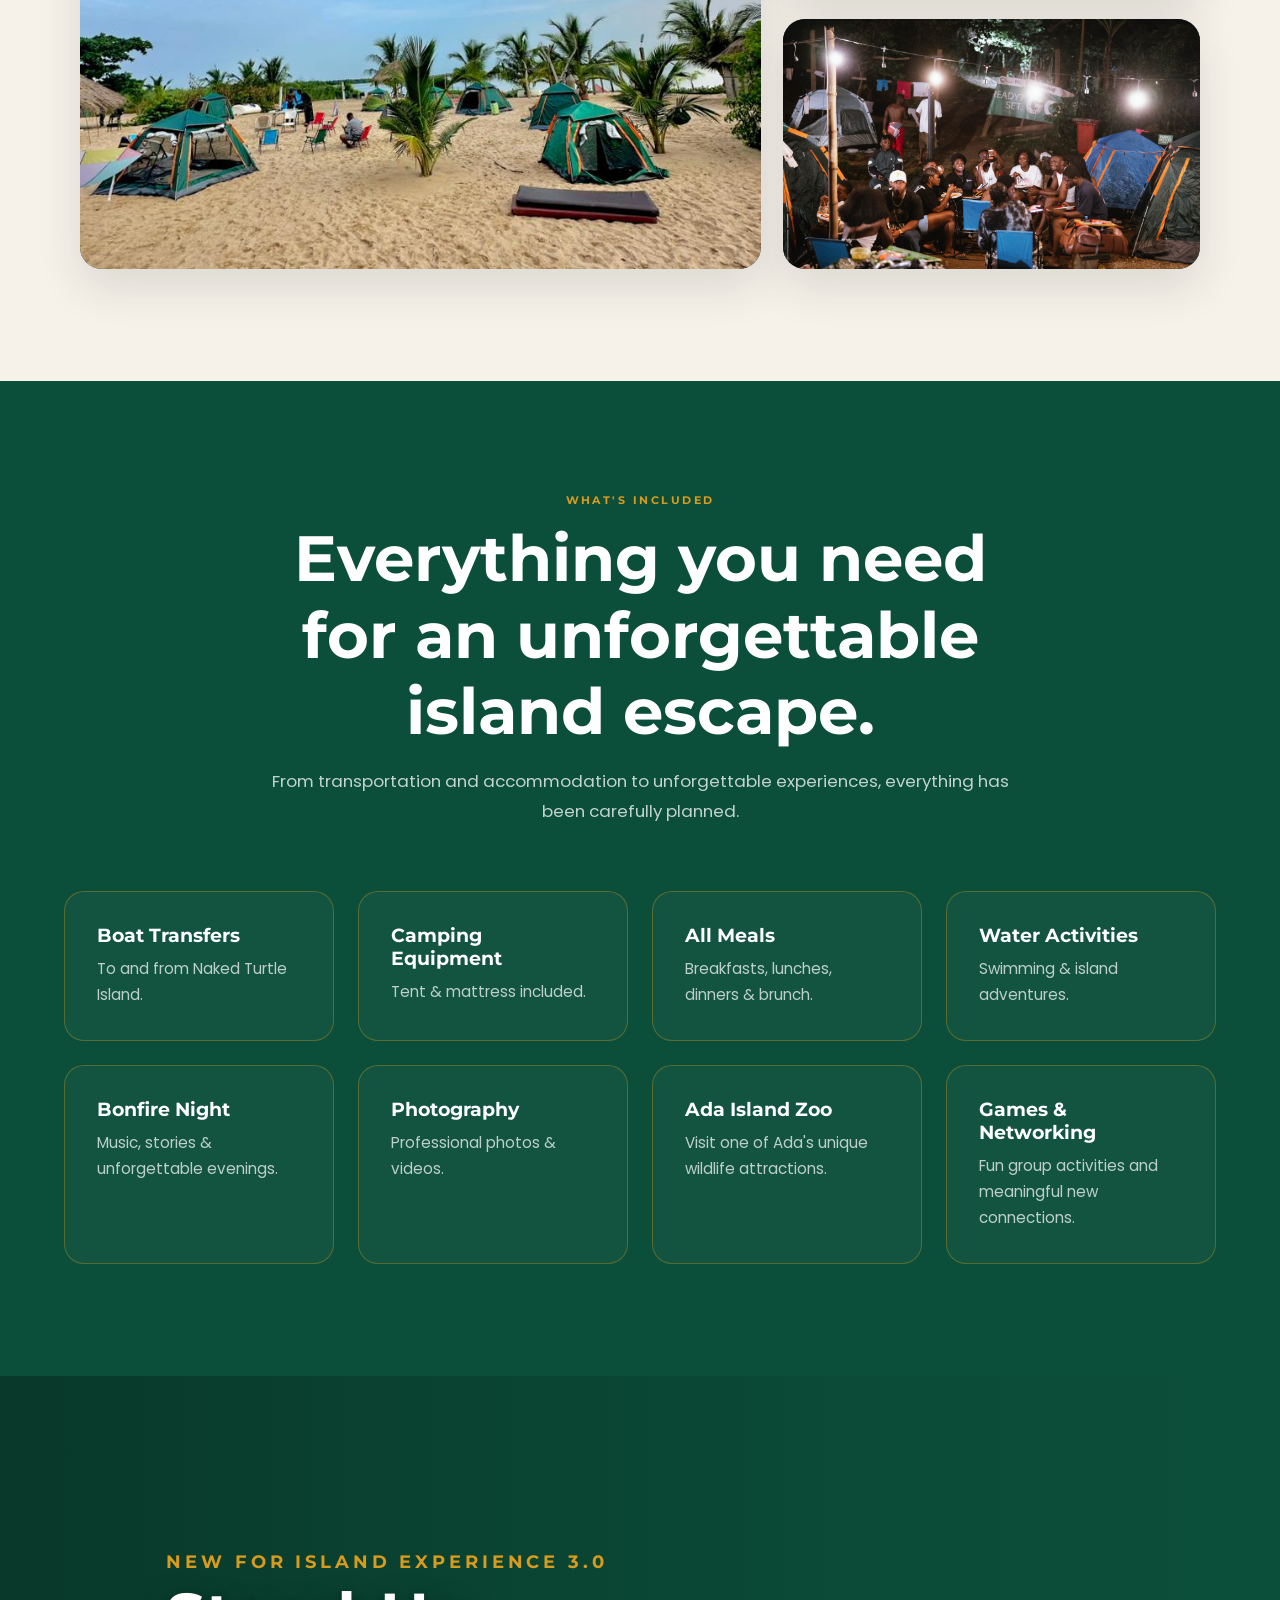
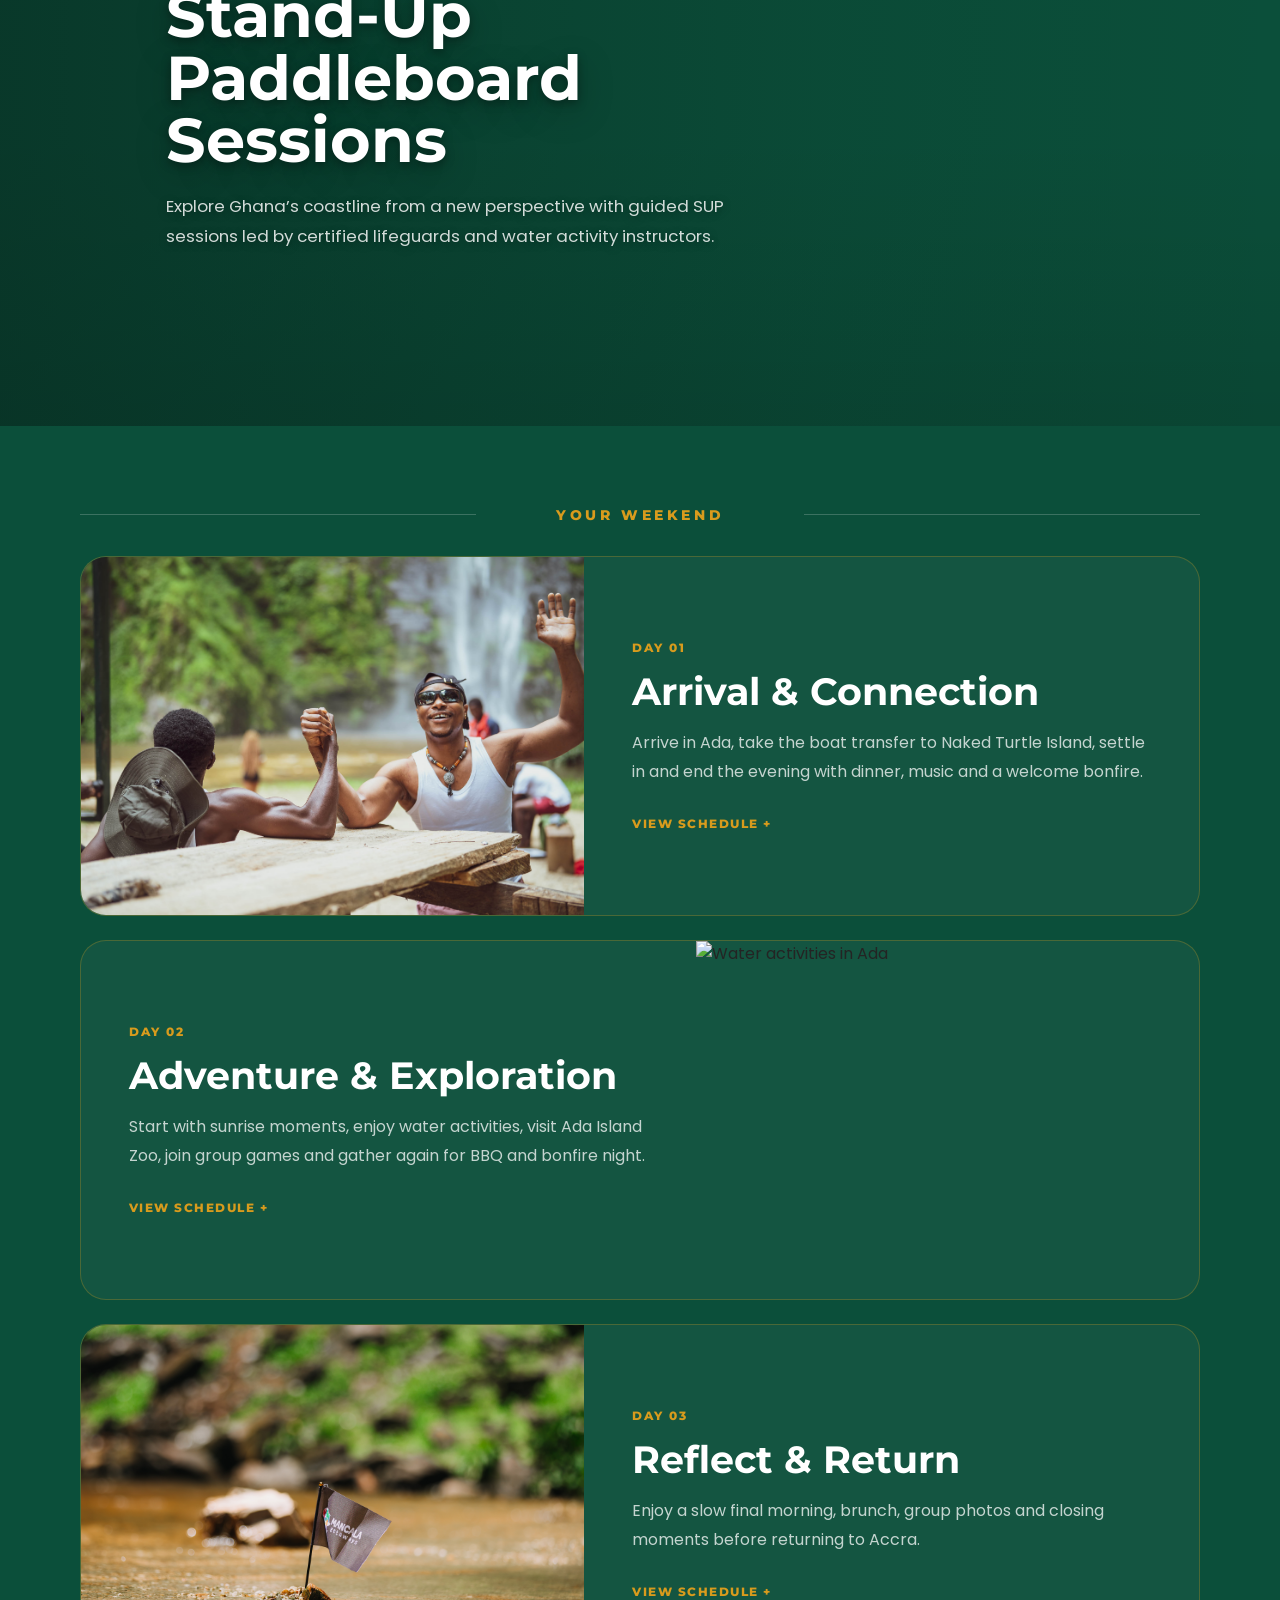
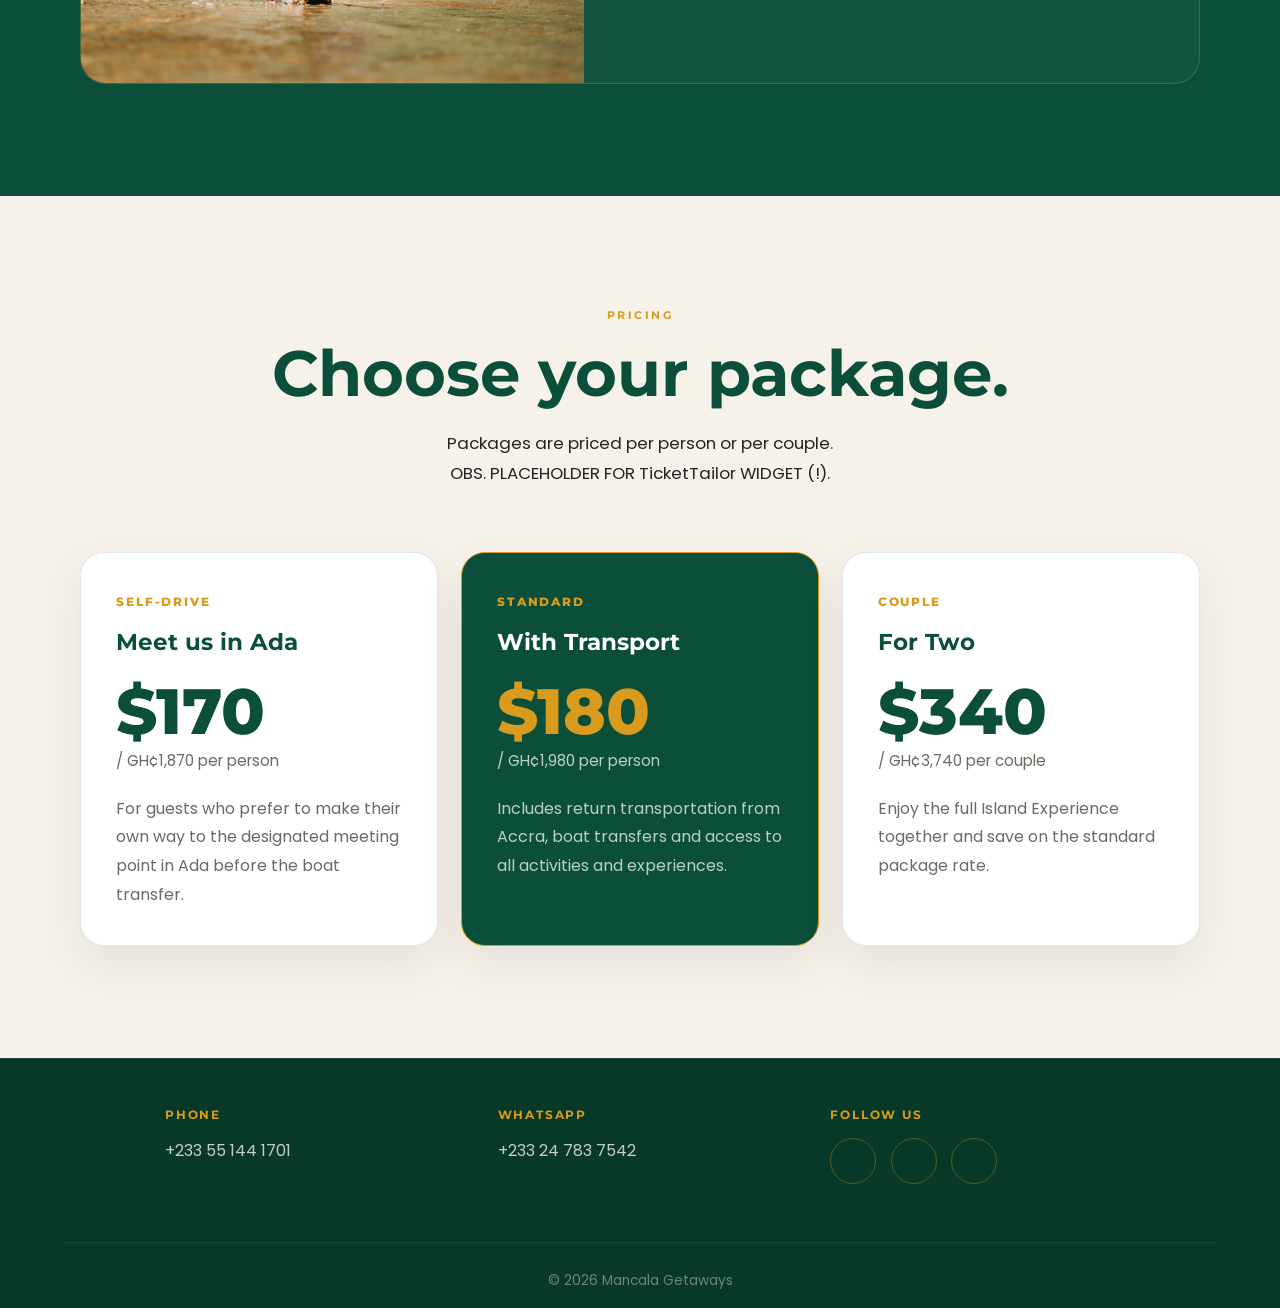
==== commit 342f1c1a: "Navbar changed for mobile view" ====
--- a/index.html
+++ b/index.html
@@ -22,11 +22,16 @@
         <img src="images/main_logo.png" alt="Mancala Getaways" />
       </a>
 
-      <div class="nav-links">
+      <button class="nav-toggle" id="navToggle" aria-label="Open menu">
+        <span></span>
+        <span></span>
+        <span></span>
+      </button>
+
+      <div class="nav-links" id="navLinks">
         <a class="nav-link" href="#about">About</a>
         <a class="nav-link" href="#includes">What's Included</a>
         <a class="nav-link" href="#pricing">Pricing</a>
-
         <a class="nav-link nav-link--cta" href="#booking">Book Now</a>
       </div>
     </nav>
--- a/style.css
+++ b/style.css
@@ -37,7 +37,7 @@
 /* NAV */
 
 nav#navbar {
-  position: fixed;
+  position: absolute;
   top: 0;
   left: 0;
   right: 0;
@@ -51,18 +51,6 @@
   justify-content: space-between;
 
   background: transparent;
-  transition:
-    background 0.3s ease,
-    height 0.3s ease,
-    box-shadow 0.3s ease;
-}
-
-nav#navbar.scrolled {
-  height: 72px;
-  background: rgba(11, 79, 58, 0.92);
-  backdrop-filter: blur(16px);
-  -webkit-backdrop-filter: blur(16px);
-  box-shadow: 0 10px 30px rgba(0, 0, 0, 0.18);
 }
 
 .nav-logo {
@@ -92,9 +80,7 @@
   color: rgba(255, 255, 255, 0.9);
   text-decoration: none;
   white-space: nowrap;
-  transition:
-    color 0.2s ease,
-    opacity 0.2s ease;
+  transition: color 0.2s ease;
 }
 
 .nav-link:hover {
@@ -104,7 +90,6 @@
 .nav-link--cta {
   background: var(--gold);
   box-shadow: 0 8px 25px rgba(216, 155, 29, 0.35);
-
   color: var(--white);
   padding: 0.75rem 1.35rem;
   border-radius: 999px;
@@ -119,31 +104,81 @@
   color: var(--night);
   transform: translateY(-1px);
 }
+.nav-toggle {
+  display: none;
+
+  width: 44px;
+
+  height: 44px;
+
+  border: 0;
+
+  background: transparent;
+
+  cursor: pointer;
+
+  z-index: 120;
+}
+
+.nav-toggle span {
+  display: block;
+
+  width: 26px;
+
+  height: 2px;
+
+  margin: 6px auto;
+
+  background: var(--white);
+
+  border-radius: 999px;
+
+  transition: 0.25s ease;
+}
 
 @media (max-width: 768px) {
-  nav#navbar {
-    height: 74px;
-    padding: 0 1.2rem;
-  }
-
-  .nav-logo img {
-    height: 48px;
+  .nav-toggle {
+    display: block;
   }
 
   .nav-links {
-    gap: 0.9rem;
-  }
-
+    position: fixed;
+    top: 0;
+    right: 0;
+    width: 72vw;
+    max-width: 300px;
+    height: 100dvh;
+
+    padding: 6rem 1.8rem 2rem;
+
+    display: flex;
+    flex-direction: column;
+    align-items: flex-start;
+    gap: 1.4rem;
+
+    background: rgba(11, 79, 58, 0.97);
+    backdrop-filter: blur(18px);
+    -webkit-backdrop-filter: blur(18px);
+
+    transform: translateX(100%);
+    transition: transform 0.3s ease;
+  }
+
+  .nav-links.open {
+    transform: translateX(0);
+  }
+
+  .nav-link,
   .nav-link:not(.nav-link--cta) {
-    display: none;
+    display: block;
+    font-size: 0.85rem;
   }
 
   .nav-link--cta {
-    font-size: 0.68rem;
-    padding: 0.65rem 1rem;
-  }
-}
-
+    margin-top: 0.7rem;
+    padding: 0.8rem 1.3rem;
+  }
+}
 /* HERO */
 #hero {
   position: relative;
@@ -1065,7 +1100,7 @@
     padding: 1rem 1.2rem;
   }
   .nav-links {
-    display: none;
+    display: flex;
   }
   #hero {
     align-items: center;
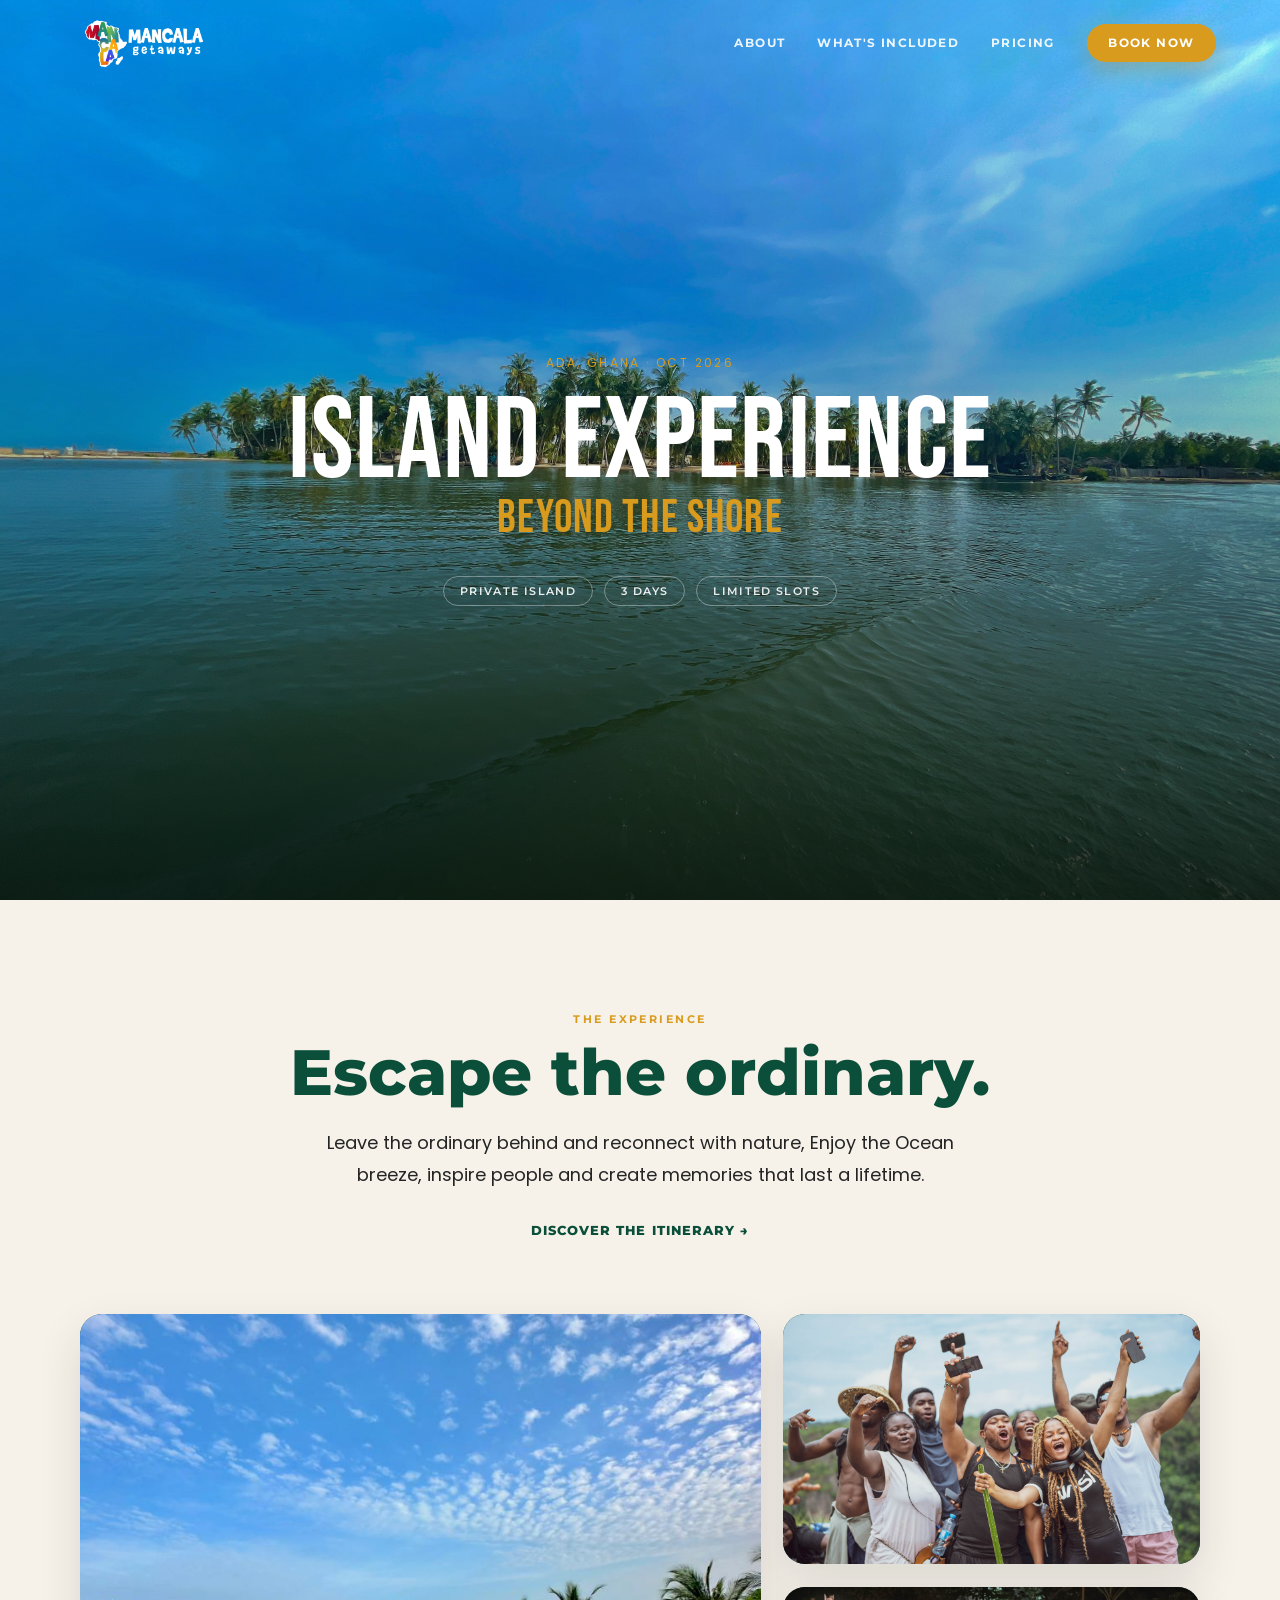
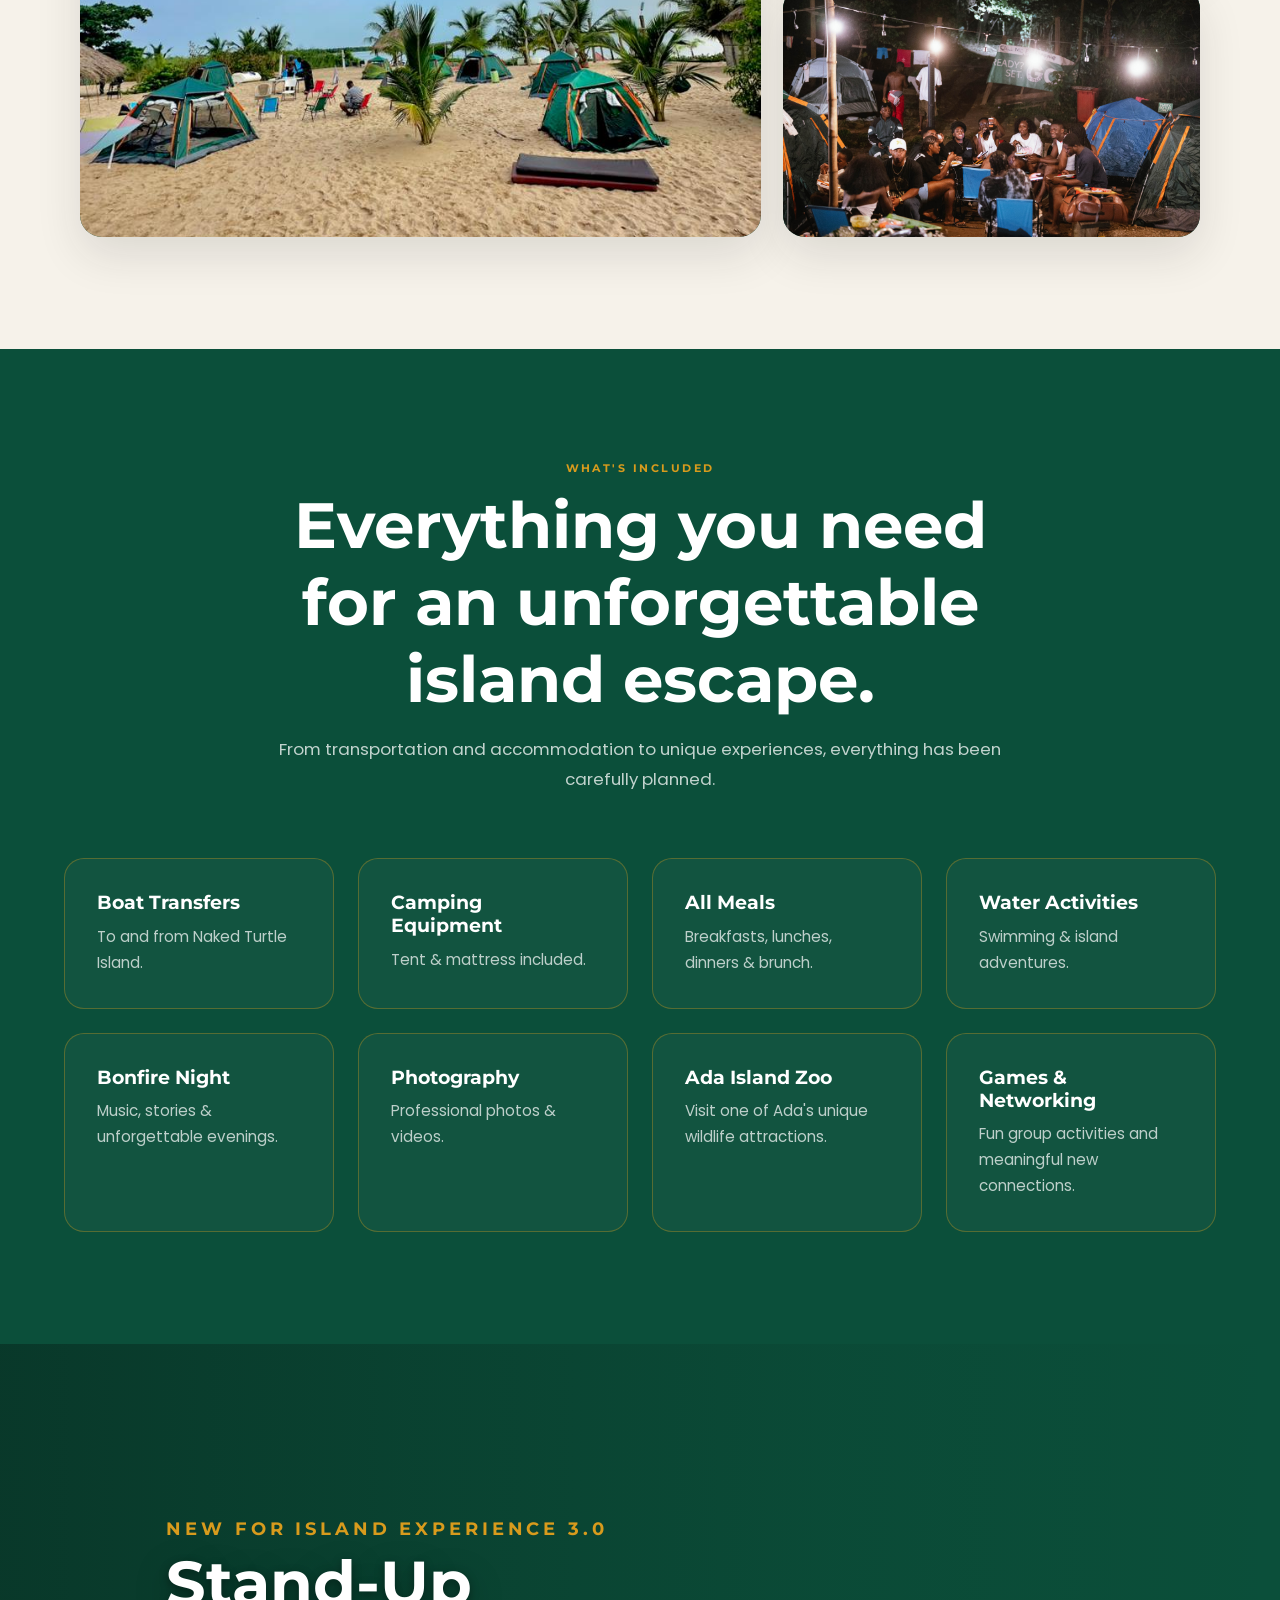
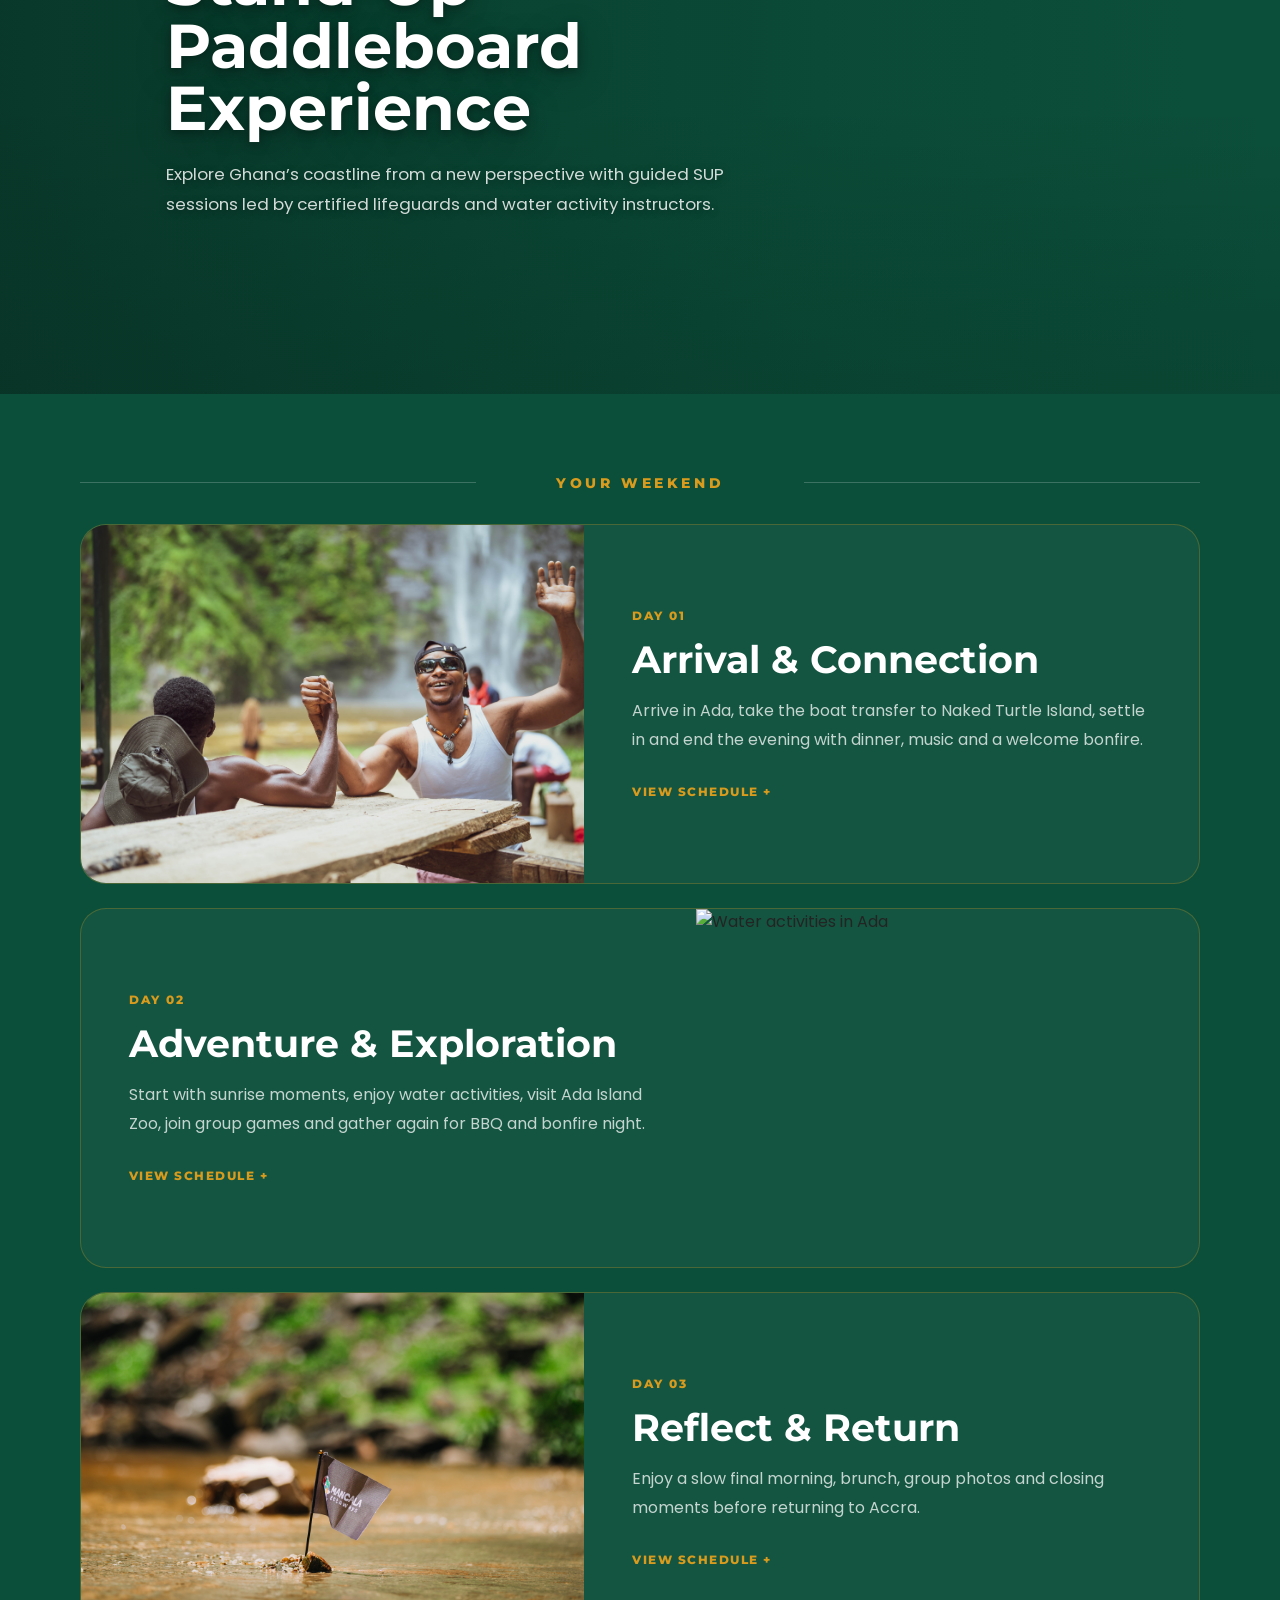
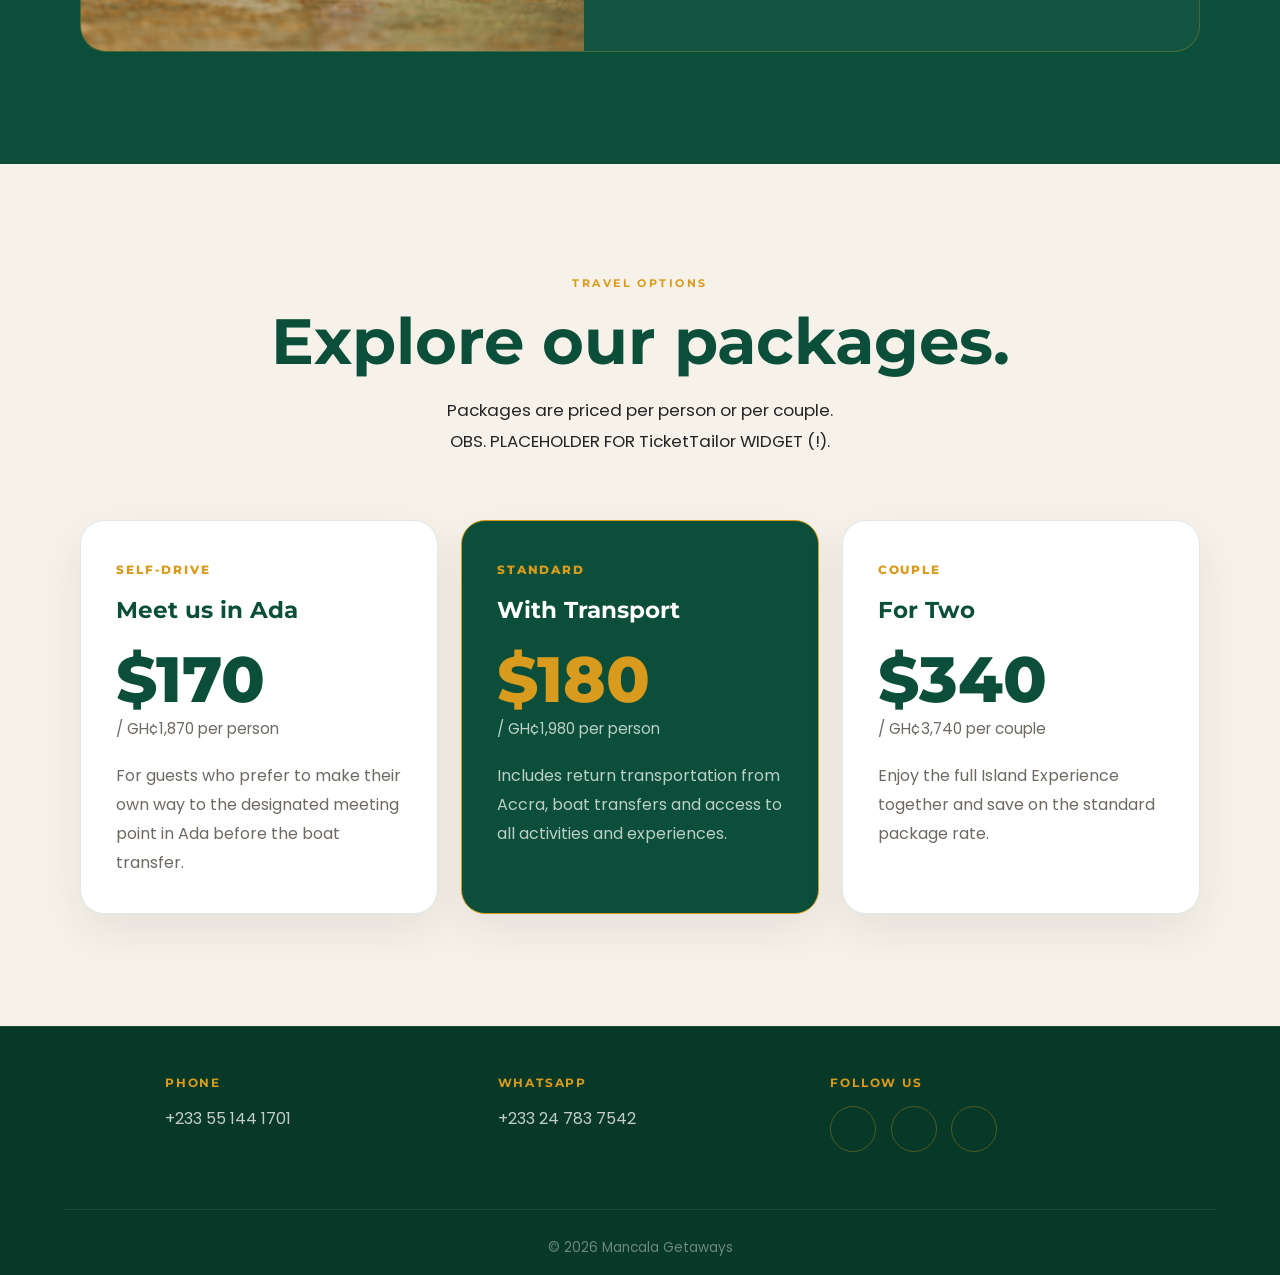
==== commit b02746a5: "Changes to formulation per request" ====
--- a/index.html
+++ b/index.html
@@ -3,7 +3,9 @@
   <head>
     <meta charset="UTF-8" />
     <meta name="viewport" content="width=device-width, initial-scale=1.0" />
-    <title>Island Experience 3.0 – Naked Turtle Island, Ghana</title>
+    <title>
+      Island Experience Beyond the Shore – Naked Turtle Island, Ghana
+    </title>
     <link
       rel="stylesheet"
       href="https://unpkg.com/@phosphor-icons/web@2.1.1/src/regular/style.css"
@@ -32,7 +34,7 @@
         <a class="nav-link" href="#about">About</a>
         <a class="nav-link" href="#includes">What's Included</a>
         <a class="nav-link" href="#pricing">Pricing</a>
-        <a class="nav-link nav-link--cta" href="#booking">Book Now</a>
+        <a href="booking.html" class="nav-link nav-link--cta">Book Now</a>
       </div>
     </nav>
 
@@ -42,11 +44,13 @@
       <div class="hero-overlay"></div>
       <div class="hero-content" id="heroContent">
         <span class="hero-eyebrow">Ada, Ghana · Oct 2026</span>
-        <h1 class="hero-title">Island Experience<br /><em>3.0</em></h1>
+        <h1 class="hero-title">
+          Island Experience<br /><em>Beyond the Shore</em>
+        </h1>
         <div class="hero-meta">
           <span class="hero-tag">Private Island</span>
           <span class="hero-tag">3 Days</span>
-          <span class="hero-tag">20 Spots</span>
+          <span class="hero-tag">Limited slots</span>
         </div>
       </div>
     </section>
@@ -59,10 +63,8 @@
         <h2>Escape the ordinary.</h2>
 
         <p>
-          Three unforgettable days on a private island designed for adventurers,
-          professionals, couples and explorers looking to disconnect from
-          routine and reconnect with nature, community and unforgettable
-          experiences.
+          Leave the ordinary behind and reconnect with nature, Enjoy the Ocean
+          breeze, inspire people and create memories that last a lifetime.
         </p>
 
         <a href="#itinerary" class="text-link">Discover the itinerary →</a>
@@ -89,7 +91,7 @@
         <h2>Everything you need for an unforgettable island escape.</h2>
 
         <p>
-          From transportation and accommodation to unforgettable experiences,
+          From transportation and accommodation to unique experiences,
           everything has been carefully planned.
         </p>
       </div>
@@ -154,7 +156,7 @@
 
         <div class="sup-content reveal">
           <span class="sup-badge">New for Island Experience 3.0</span>
-          <h2>Stand-Up Paddleboard Sessions</h2>
+          <h2>Stand-Up Paddleboard Experience</h2>
           <p>
             Explore Ghana’s coastline from a new perspective with guided SUP
             sessions led by certified lifeguards and water activity instructors.
@@ -267,9 +269,9 @@
     <!-- PRICING -->
     <section id="pricing" class="pricing-section">
       <div class="pricing-header reveal">
-        <span class="label">Pricing</span>
-
-        <h2>Choose your package.</h2>
+        <span class="label">Travel Options</span>
+
+        <h2>Explore our packages.</h2>
 
         <p>Packages are priced per person or per couple.</p>
         <p>OBS. PLACEHOLDER FOR TicketTailor WIDGET (!).</p>
@@ -356,7 +358,7 @@
             </a>
 
             <a
-              href="https://www.tiktok.com/@mancala.getaways"
+              href="https://www.tiktok.com/@mancalagetaways"
               target="_blank"
               rel="noopener noreferrer"
               aria-label="TikTok"
--- a/style.css
+++ b/style.css
@@ -266,6 +266,9 @@
 .hero-title em {
   color: var(--gold);
   font-style: normal;
+  font-size: 0.4em;
+
+  display: block;
 }
 .hero-meta {
   display: flex;
@@ -610,7 +613,6 @@
 }
 
 /* SUP */
-/* SUP */
 .sup-section {
   position: relative;
   min-height: 650px;
@@ -985,6 +987,64 @@
   }
 }
 
+/* BOOKING */
+.booking-widget {
+  max-width: 950px;
+  margin: 3rem auto;
+}
+.booking {
+  max-width: 900px;
+  margin: auto;
+  padding: 120px 20px 80px;
+  text-align: center;
+}
+
+.booking h1 {
+  font-family: var(--font-display);
+  font-size: clamp(3rem, 7vw, 5rem);
+  color: var(--night);
+  margin: 1rem 0;
+}
+
+.booking-text {
+  max-width: 600px;
+  margin: 0 auto 3rem;
+  color: var(--muted);
+  line-height: 1.8;
+}
+
+.booking-widget {
+  background: white;
+  padding: 2rem;
+  border-radius: 24px;
+  box-shadow: 0 18px 45px rgba(0, 0, 0, 0.08);
+}
+
+.booking-back {
+  display: inline-block;
+  margin-bottom: 2rem;
+  text-decoration: none;
+  color: var(--night);
+  font-weight: 600;
+}
+
+.booking-footer {
+  padding: 4rem 2rem;
+  text-align: center;
+}
+
+.booking-links {
+  display: flex;
+  justify-content: center;
+  gap: 2rem;
+  margin-top: 1.5rem;
+}
+
+.booking-links a {
+  text-decoration: none;
+  color: var(--night);
+}
+
 /* FOOTER */
 
 .footer {
@@ -1077,43 +1137,247 @@
 }
 
 @media (max-width: 768px) {
-  .footer-info {
-    grid-template-columns: 1fr;
-    gap: 2rem;
-    text-align: center;
-  }
-
-  .footer-socials {
-    justify-content: center;
-  }
-}
-/* RESPONSIVE */
-@media (max-width: 768px) {
-  #about {
-    grid-template-columns: 1fr;
-    gap: 3rem;
-  }
-  .about-stats {
-    grid-template-columns: 1fr 1fr;
-  }
-  nav {
-    padding: 1rem 1.2rem;
-  }
-  .nav-links {
-    display: flex;
-  }
-  #hero {
-    align-items: center;
-    padding-top: 4rem;
-  }
-  .hero-content {
-    padding: 0 1.2rem 5vh;
-  }
-  .days-nav {
-    overflow-x: auto;
-  }
-  .day-tab {
+  /* GENERELLT */
+
+  section {
+    padding: 4rem 1.2rem;
+  }
+
+  h2 {
+    font-size: 2rem;
+  }
+
+  /* EXPERIENCE */
+
+  .experience-section {
+    padding: 4rem 1.2rem;
+  }
+
+  .experience-intro {
+    margin-bottom: 2.2rem;
+  }
+
+  .experience-intro h2 {
+    font-size: 2.2rem;
+    margin-bottom: 1rem;
+  }
+
+  .experience-intro p {
+    font-size: 0.95rem;
+    line-height: 1.65;
+  }
+
+  .text-link {
+    margin-top: 1.4rem;
+  }
+
+  .experience-gallery {
+    gap: 1rem;
+  }
+
+  .experience-image,
+  .experience-image--large {
+    height: 220px;
+    border-radius: 18px;
+  }
+
+  /* INCLUDED */
+
+  .includes-section {
+    padding: 1rem 4rem;
+  }
+
+  .includes-header {
+    margin-bottom: 2.5rem;
+  }
+
+  .includes-header h2 {
+    font-size: 2.15rem;
+  }
+
+  .includes-header p {
+    font-size: 0.95rem;
+    line-height: 1.65;
+  }
+
+  .includes-grid {
+    gap: 1rem;
+  }
+
+  .include-card {
+    padding: 1.4rem;
+    border-radius: 18px;
+  }
+
+  .include-card i {
+    font-size: 2.3rem;
+    margin-bottom: 0.8rem;
+  }
+
+  .include-card h3 {
+    font-size: 1.05rem;
+    margin-bottom: 0.4rem;
+  }
+
+  .include-card p {
+    font-size: 0.88rem;
+    line-height: 1.55;
+  }
+
+  /* SUP VIDEO */
+
+  .sup-section {
+    min-height: 460px;
+    margin-top: 4rem;
+    padding: 4rem 0;
+    border-radius: 20px;
+  }
+
+  .sup-content {
+    margin-left: 0;
+    padding: 0 1.5rem;
+    max-width: 100%;
+  }
+
+  .sup-content h2 {
+    font-size: 2.2rem;
+  }
+
+  .sup-content p {
+    font-size: 0.95rem;
+    line-height: 1.65;
+  }
+
+  /* JOURNEY */
+
+  .journey-divider {
+    margin: 3.5rem auto 1.5rem;
+    gap: 1rem;
+  }
+
+  .journey-divider p {
+    font-size: 0.72rem;
     white-space: nowrap;
+  }
+
+  .journey-intro {
+    margin-bottom: 2.5rem;
+  }
+
+  .journey-intro h2 {
+    font-size: 2.15rem;
+  }
+
+  .journey-intro p {
+    font-size: 0.95rem;
+    line-height: 1.65;
+  }
+
+  .journey-list {
+    gap: 1rem;
+  }
+
+  .journey-row {
+    min-height: 0;
+    border-radius: 20px;
+  }
+
+  .journey-row-image {
+    min-height: 0;
+    height: 150px;
+  }
+
+  .journey-row-content {
+    padding: 1.5rem;
+  }
+
+  .journey-day {
+    margin-bottom: 0.7rem;
+  }
+
+  .journey-row-content h3 {
+    font-size: 1.55rem;
+    margin-bottom: 0.8rem;
+  }
+
+  .journey-row-content p {
+    font-size: 0.9rem;
+    line-height: 1.65;
+  }
+
+  .journey-toggle {
+    margin-top: 1.2rem;
+  }
+
+  /* PRICING */
+
+  .pricing-section {
+    padding: 1rem 3rem;
+  }
+
+  .pricing-header {
+    margin-bottom: 1rem;
+  }
+
+  .pricing-header h2 {
+    font-size: 2.2rem;
+  }
+
+  .pricing-header p {
+    font-size: 0.95rem;
+    line-height: 1.65;
+  }
+
+  .pricing-grid {
+    gap: 1rem;
+  }
+
+  .price-card {
+    padding: 1.3rem;
+    border-radius: 20px;
+  }
+
+  .price-tag {
+    margin-bottom: 0.8rem;
+  }
+
+  .price-card h3 {
+    font-size: 1rem;
+    margin-bottom: 1rem;
+  }
+
+  .price {
+    margin-bottom: 1rem;
+  }
+
+  .price span {
+    font-size: 2.8rem;
+  }
+
+  .price small {
+    font-size: 0.6rem;
+  }
+
+  .price-card p {
+    font-size: 0.9rem;
+    line-height: 1.65;
+    min-height: auto;
+  }
+
+  /* BOOKING */
+
+  .booking {
+    padding: 50px 0.2rem 6px;
+  }
+
+  .booking-widget {
+    border-radius: 50px;
+  }
+
+  /* FOOTER */
+
+  .footer {
+    padding: 2.5rem 1.2rem 1rem;
   }
 }
 
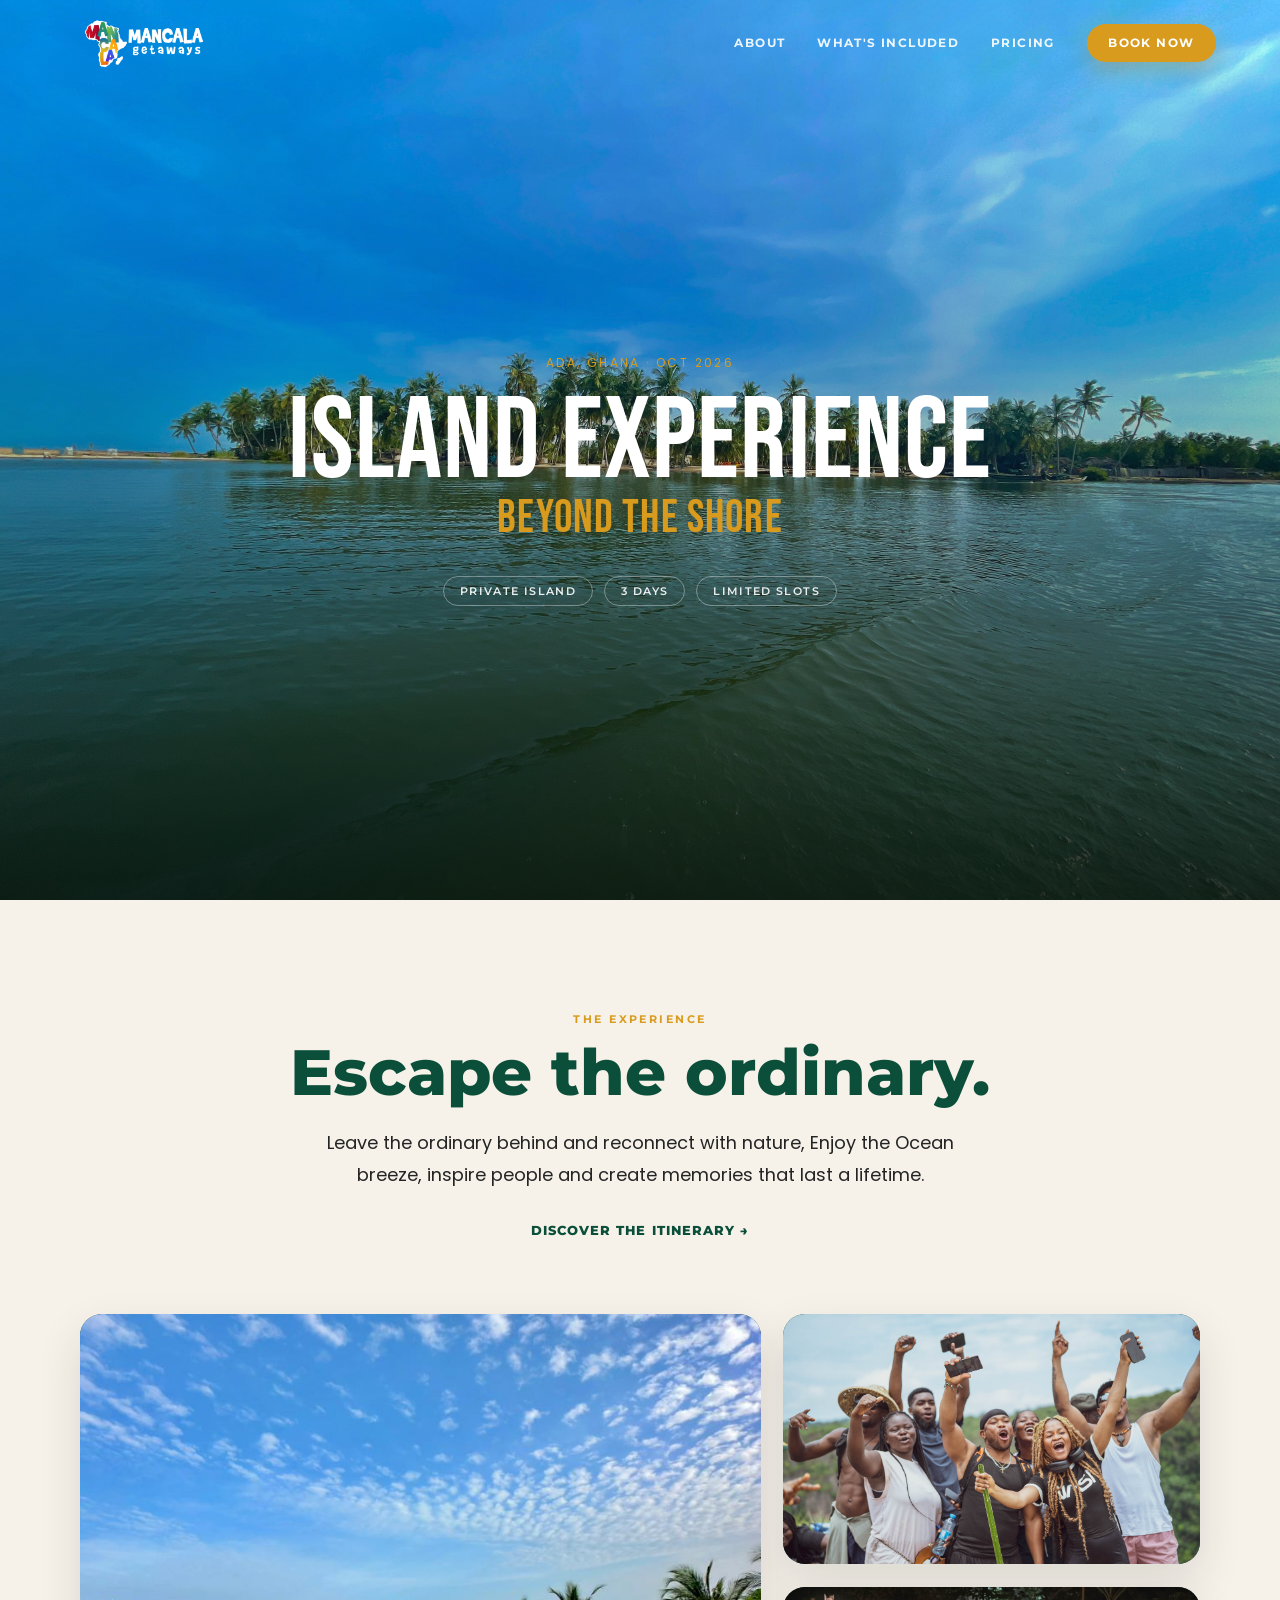
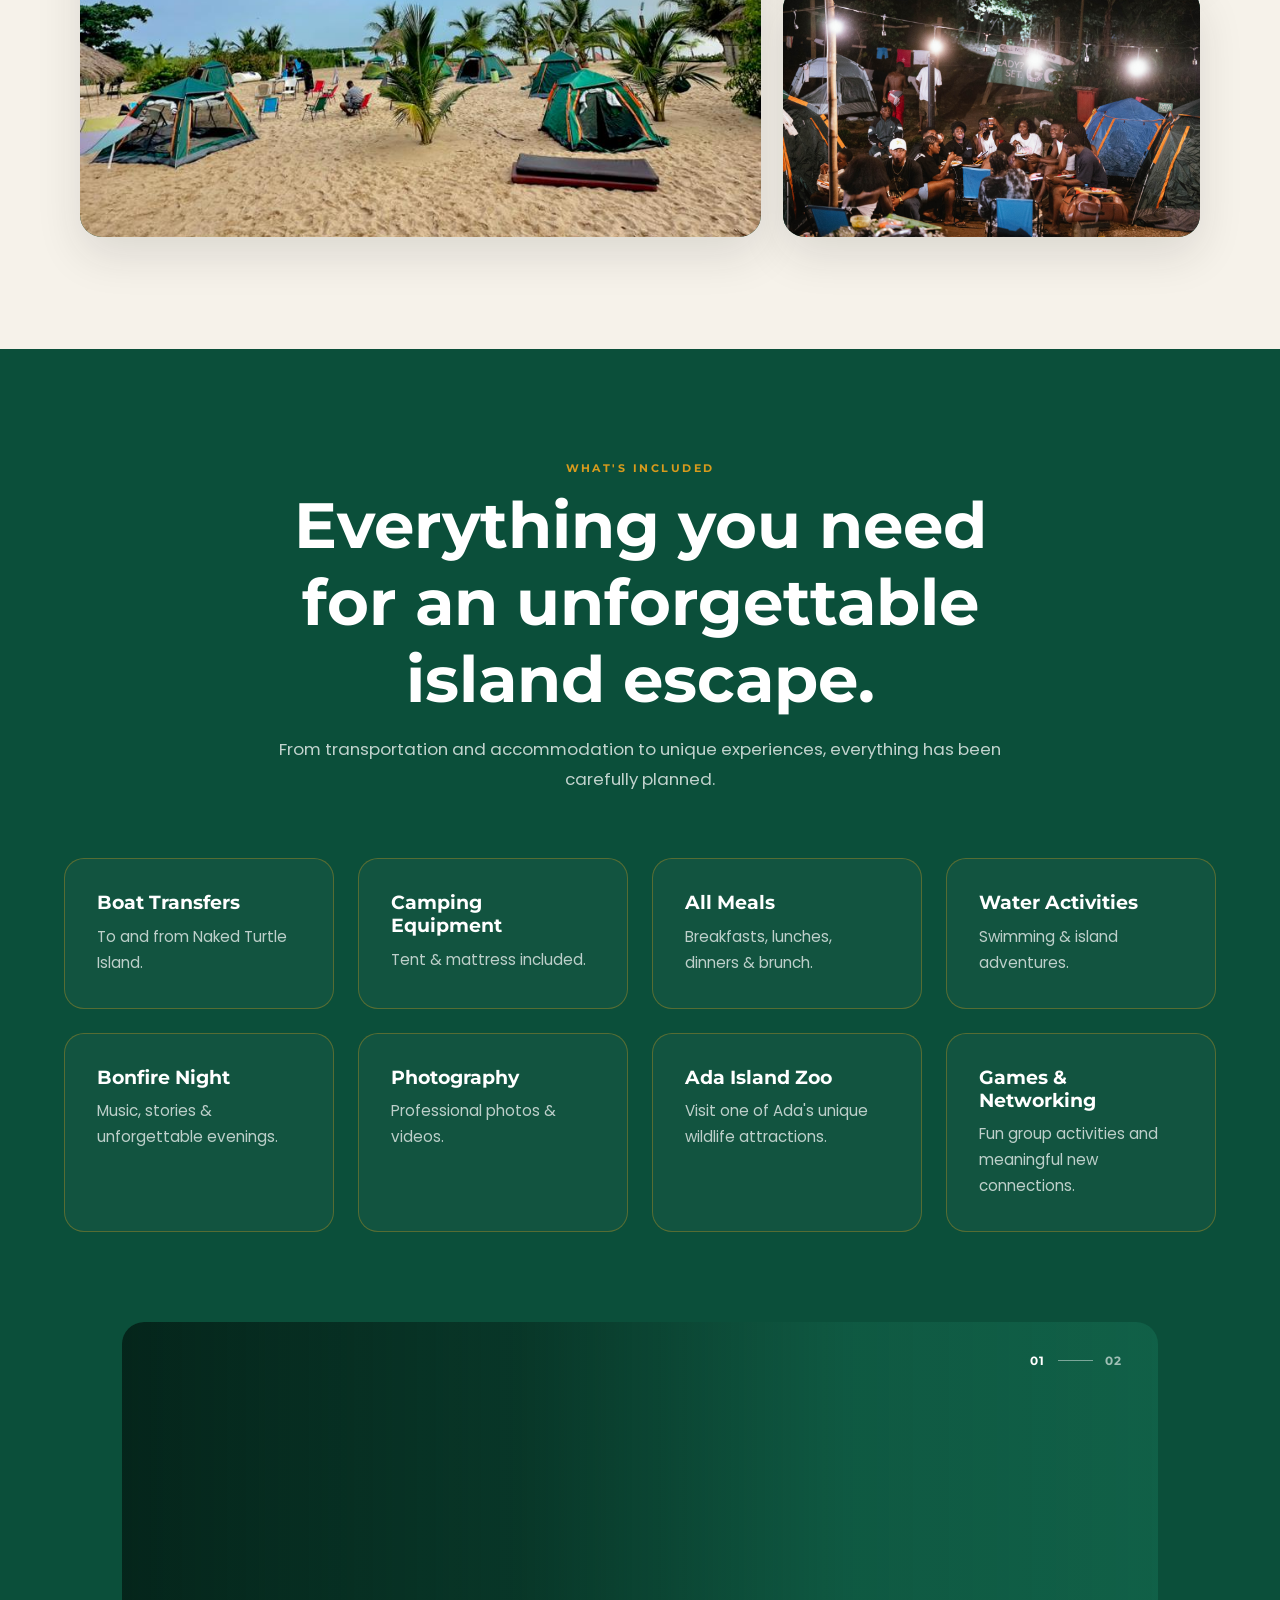
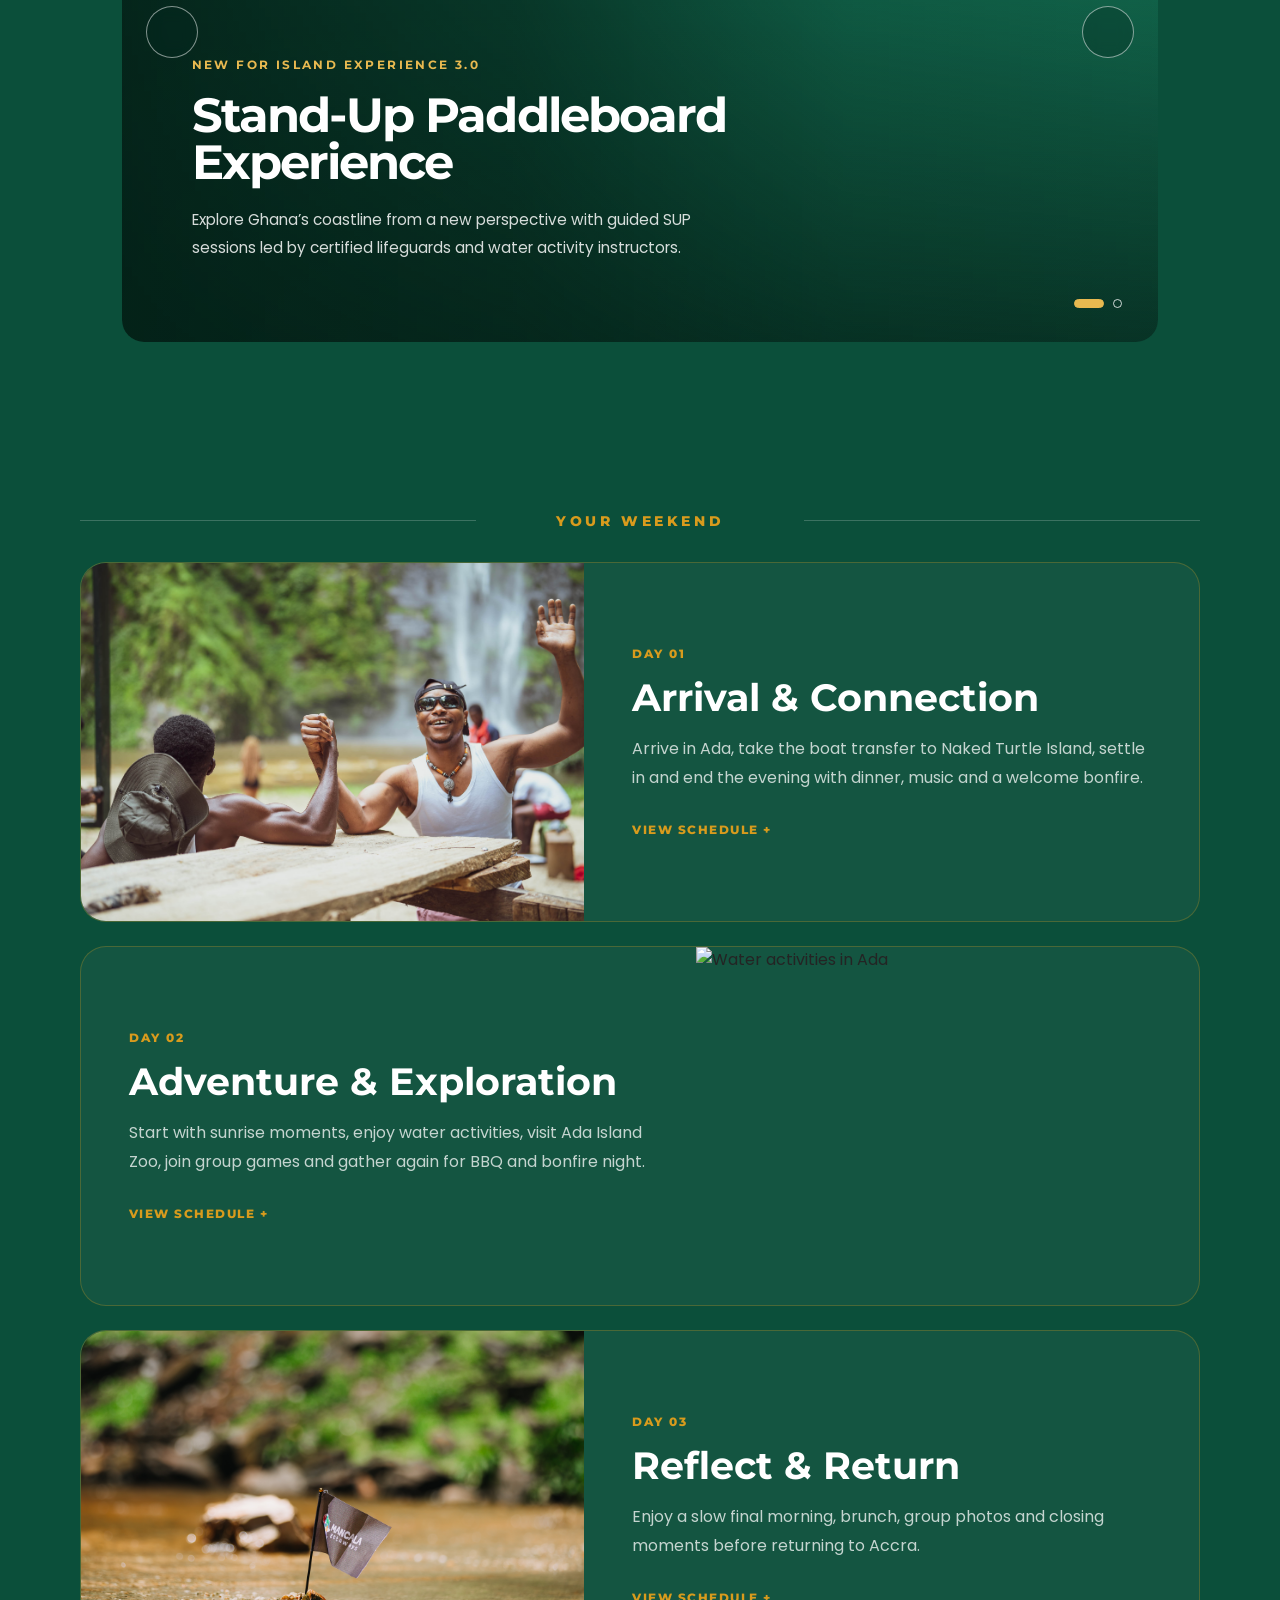
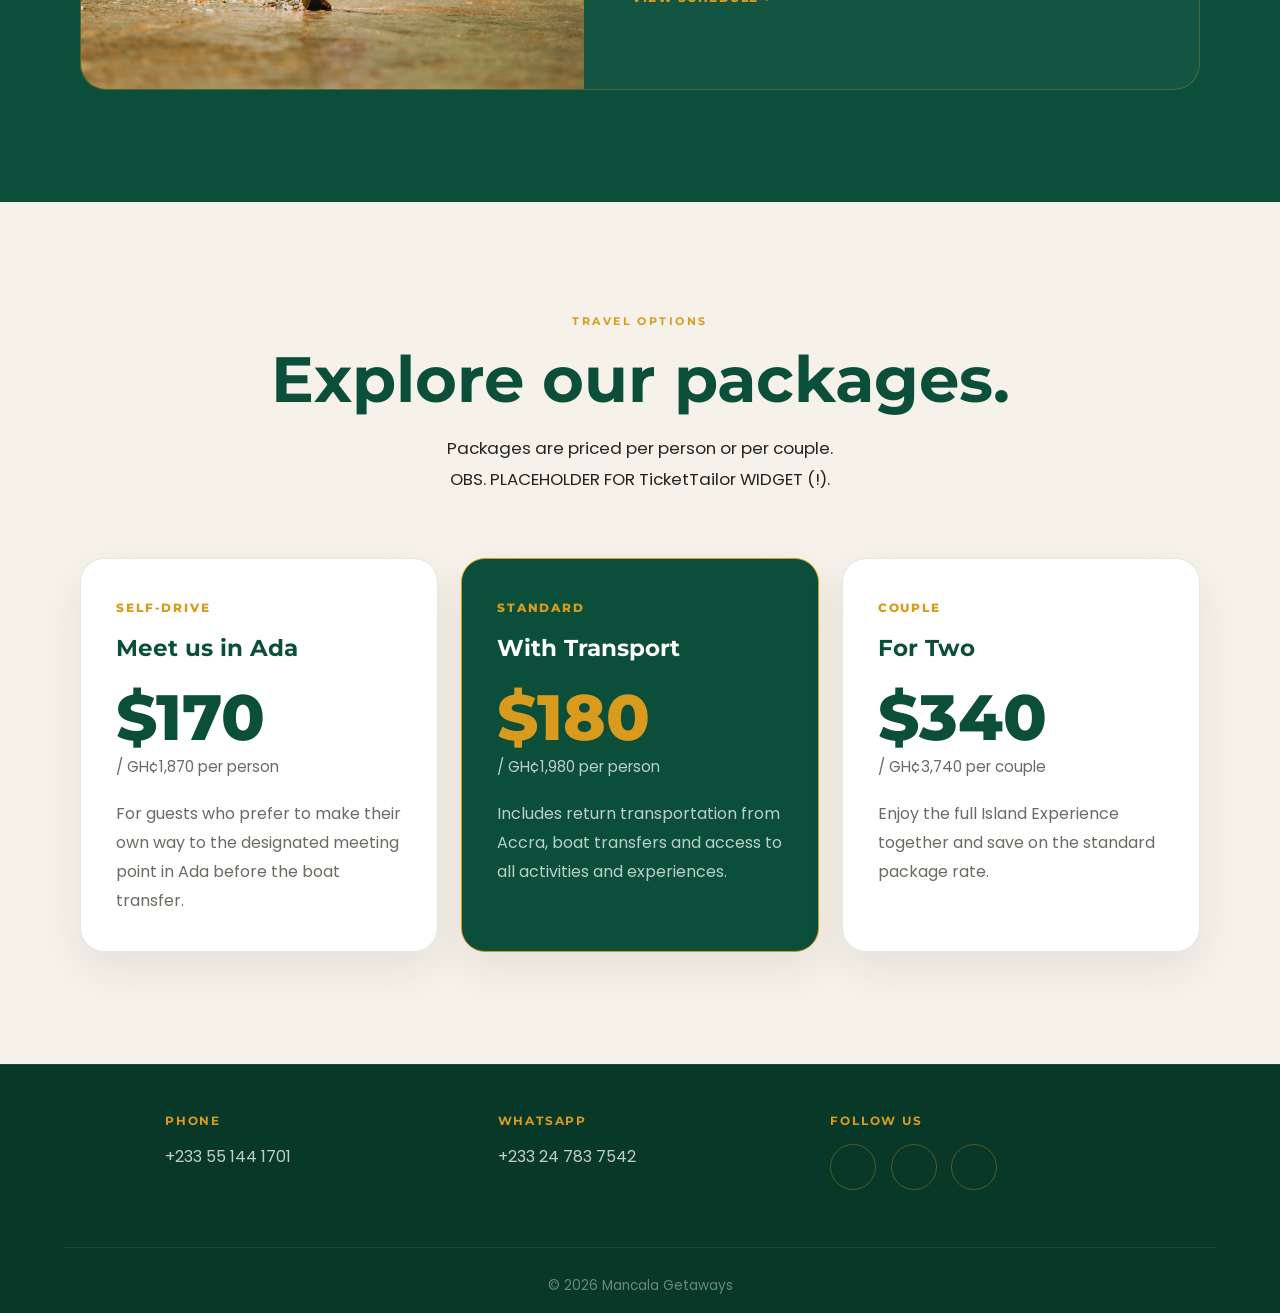
==== commit 3b245d6b: "Added new video section + changed layout of prev video" ====
--- a/index.html
+++ b/index.html
@@ -146,24 +146,103 @@
         </div>
       </div>
 
-      <!-- SUP HIGHLIGHT -->
-      <section class="sup-section">
-        <video class="sup-video" autoplay muted loop playsinline>
-          <source src="videos/sup-short.mp4" type="video/mp4" />
-        </video>
-
-        <div class="sup-overlay"></div>
-
-        <div class="sup-content reveal">
-          <span class="sup-badge">New for Island Experience 3.0</span>
-          <h2>Stand-Up Paddleboard Experience</h2>
-          <p>
-            Explore Ghana’s coastline from a new perspective with guided SUP
-            sessions led by certified lifeguards and water activity instructors.
-          </p>
+      <section class="activity-slider reveal" aria-label="Water activities">
+        <div class="activity-slider__viewport">
+          <div class="activity-slider__track">
+            <!-- SLIDE 1 -->
+            <article class="activity-slide is-active">
+              <video
+                class="activity-slide__video"
+                autoplay
+                muted
+                loop
+                playsinline
+                preload="metadata"
+              >
+                <source src="videos/sup-short.mp4" type="video/mp4" />
+              </video>
+
+              <div class="activity-slide__overlay"></div>
+
+              <div class="activity-slide__content">
+                <span class="activity-slide__eyebrow">
+                  New for Island Experience 3.0
+                </span>
+
+                <h2>Stand-Up Paddleboard Experience</h2>
+
+                <p>
+                  Explore Ghana’s coastline from a new perspective with guided
+                  SUP sessions led by certified lifeguards and water activity
+                  instructors.
+                </p>
+              </div>
+            </article>
+
+            <!-- SLIDE 2 -->
+            <article class="activity-slide">
+              <video
+                class="activity-slide__video"
+                muted
+                loop
+                playsinline
+                preload="metadata"
+              >
+                <source src="videos/jetski.mp4" type="video/mp4" />
+              </video>
+
+              <div class="activity-slide__overlay"></div>
+
+              <div class="activity-slide__content">
+                <span class="activity-slide__eyebrow">
+                  Available on request
+                </span>
+
+                <h2>Extra Activites</h2>
+              </div>
+            </article>
+          </div>
+
+          <!-- PILAR -->
+          <button
+            class="activity-slider__arrow activity-slider__arrow--previous"
+            type="button"
+            aria-label="Previous activity"
+          >
+            <i class="ph ph-arrow-left"></i>
+          </button>
+
+          <button
+            class="activity-slider__arrow activity-slider__arrow--next"
+            type="button"
+            aria-label="Next activity"
+          >
+            <i class="ph ph-arrow-right"></i>
+          </button>
+
+          <!-- SLIDE-NUMMER -->
+          <div class="activity-slider__counter" aria-hidden="true">
+            <span class="activity-slider__current">01</span>
+            <span class="activity-slider__counter-line"></span>
+            <span>02</span>
+          </div>
+
+          <!-- PRICKAR -->
+          <div class="activity-slider__dots">
+            <button
+              class="activity-slider__dot is-active"
+              type="button"
+              aria-label="Show paddleboard experience"
+            ></button>
+
+            <button
+              class="activity-slider__dot"
+              type="button"
+              aria-label="Show jet ski experience"
+            ></button>
+          </div>
         </div>
       </section>
-
       <div id="itinerary" class="journey-divider reveal">
         <span></span>
         <p>Your Weekend</p>
--- a/style.css
+++ b/style.css
@@ -611,74 +611,323 @@
     grid-template-columns: 1fr;
   }
 }
-
-/* SUP */
-.sup-section {
+/* ACTIVITY SLIDER */
+
+.activity-slider {
+  width: 100%;
+  padding: 90px 5%;
+  background: var(--night);
+}
+
+.activity-slider__viewport {
   position: relative;
-  min-height: 650px;
-  margin: 7rem -5vw 0;
-  padding: 6rem 0;
+  max-width: 1180px;
+  height: 620px;
+  margin: 0 auto;
+  overflow: hidden;
+  border-radius: 22px;
+  background: var(--night-light);
+}
+
+.activity-slider__track {
+  display: flex;
+  width: 100%;
+  height: 100%;
+  transition: transform 700ms cubic-bezier(0.76, 0, 0.24, 1);
+}
+
+.activity-slide {
+  position: relative;
+  flex: 0 0 100%;
+  width: 100%;
+  height: 100%;
+  overflow: hidden;
+  isolation: isolate;
+
+  transform: translateZ(0);
+}
+
+.activity-slide__video {
+  position: absolute;
+
+  inset: 0;
+
+  z-index: 0;
+
+  display: block;
+
+  width: 100%;
+
+  height: 100%;
+
+  object-fit: cover;
+
+  transform: translateZ(0) scale(1.02);
+
+  backface-visibility: hidden;
+
+  -webkit-backface-visibility: hidden;
+}
+.activity-slide__overlay {
+  position: absolute;
+
+  inset: 0;
+
+  z-index: 1;
+
+  pointer-events: none;
+
+  transform: translateZ(1px);
+
+  backface-visibility: hidden;
+
+  -webkit-backface-visibility: hidden;
+
+  background:
+    linear-gradient(
+      90deg,
+      rgba(4, 32, 23, 0.92) 0%,
+
+      rgba(4, 32, 23, 0.68) 38%,
+
+      rgba(4, 32, 23, 0.18) 70%,
+
+      rgba(4, 32, 23, 0.08) 100%
+    ),
+    linear-gradient(
+      to top,
+
+      rgba(4, 32, 23, 0.7) 0%,
+
+      transparent 55%
+    );
+}
+
+.activity-slide__content {
+  position: absolute;
+
+  z-index: 2;
+
+  left: 70px;
+
+  bottom: 80px;
+
+  max-width: 620px;
+
+  color: var(--white);
+
+  transform: translateZ(2px);
+
+  backface-visibility: hidden;
+
+  -webkit-backface-visibility: hidden;
+}
+
+.activity-slide__eyebrow {
+  display: block;
+  margin-bottom: 18px;
+  font-family: var(--font-heading);
+  font-size: 0.75rem;
+  font-weight: 700;
+  letter-spacing: 0.2em;
+  line-height: 1.5;
+  text-transform: uppercase;
+  color: var(--gold-light);
+}
+
+.activity-slide__content h2 {
+  max-width: 650px;
+  margin-bottom: 20px;
+  font-family: var(--font-heading);
+  font-size: clamp(3rem, 2vw, 5.3rem);
+  font-weight: 700;
+  line-height: 0.98;
+  letter-spacing: -0.04em;
+  color: var(--white);
+}
+
+.activity-slide__content p {
+  max-width: 560px;
+  font-size: 0.96rem;
+  line-height: 1.8;
+  color: rgba(255, 255, 255, 0.84);
+}
+
+/* PILAR */
+
+.activity-slider__arrow {
+  position: absolute;
+  top: 50%;
+  z-index: 5;
+  display: grid;
+  width: 52px;
+  height: 52px;
+  place-items: center;
+  border: 1px solid rgba(255, 255, 255, 0.5);
+  border-radius: 50%;
+  background: rgba(5, 43, 31, 0.32);
+  color: var(--white);
+  font-size: 1.25rem;
+  cursor: pointer;
+  backdrop-filter: blur(8px);
+  transform: translateY(-50%);
+  transition:
+    background 250ms ease,
+    border-color 250ms ease,
+    transform 250ms ease;
+}
+
+.activity-slider__arrow:hover {
+  border-color: var(--gold-light);
+  background: var(--gold);
+  transform: translateY(-50%) scale(1.06);
+}
+
+.activity-slider__arrow--previous {
+  left: 24px;
+}
+
+.activity-slider__arrow--next {
+  right: 24px;
+}
+
+/* COUNTER */
+
+.activity-slider__counter {
+  position: absolute;
+  top: 32px;
+  right: 36px;
+  z-index: 4;
   display: flex;
   align-items: center;
-  overflow: hidden;
-  background: var(--night);
-}
-
-.sup-video {
+  gap: 12px;
+  font-family: var(--font-heading);
+  font-size: 0.72rem;
+  font-weight: 700;
+  letter-spacing: 0.12em;
+  color: rgba(255, 255, 255, 0.6);
+}
+
+.activity-slider__current {
+  color: var(--white);
+}
+
+.activity-slider__counter-line {
+  width: 35px;
+  height: 1px;
+  background: rgba(255, 255, 255, 0.45);
+}
+
+/* PRICKAR */
+
+.activity-slider__dots {
   position: absolute;
-  inset: 0;
-  width: 100%;
-  height: 100%;
-  object-fit: cover;
-}
-
-.sup-overlay {
-  position: absolute;
-  inset: 0;
-  background:
-    linear-gradient(
-      to right,
-      rgba(7, 40, 30, 0.58) 0%,
-      rgba(7, 40, 30, 0.32) 35%,
-      rgba(7, 40, 30, 0.12) 65%,
-      transparent 100%
-    ),
-    linear-gradient(to top, rgba(0, 0, 0, 0.12), transparent 45%);
-}
-
-.sup-content {
-  position: relative;
-  z-index: 2;
-  margin-left: 13vw;
-  max-width: 620px;
-}
-
-.sup-content h2 {
-  color: var(--white);
-  font-size: clamp(2.6rem, 6vw, 3.9rem);
-  text-shadow:
-    0 3px 10px rgba(0, 0, 0, 0.35),
-    0 10px 35px rgba(0, 0, 0, 0.25);
-  line-height: 1;
-  margin-bottom: 1.2rem;
-}
-
-.sup-content p {
-  color: rgba(255, 255, 255, 0.82);
-  font-size: 1.05rem;
-  text-shadow: 0 2px 8px rgba(0, 0, 0, 0.35);
-  line-height: 1.8;
-}
-
-.sup-badge {
-  font-family: var(--font-heading), sans-serif;
-  font-size: 1.1rem;
-  font-weight: 700;
-  letter-spacing: 0.22em;
-  text-transform: uppercase;
-  color: var(--gold);
-  display: block;
-  margin-bottom: 0.8rem;
+  z-index: 5;
+  right: 36px;
+  bottom: 34px;
+  display: flex;
+  gap: 9px;
+}
+
+.activity-slider__dot {
+  width: 9px;
+  height: 9px;
+  padding: 0;
+  border: 1px solid rgba(255, 255, 255, 0.8);
+  border-radius: 50%;
+  background: transparent;
+  cursor: pointer;
+  transition:
+    width 250ms ease,
+    border-radius 250ms ease,
+    background 250ms ease;
+}
+
+.activity-slider__dot.is-active {
+  width: 30px;
+  border-color: var(--gold-light);
+  border-radius: 20px;
+  background: var(--gold-light);
+}
+
+@media (max-width: 600px) {
+  .activity-slider {
+    padding: 48px 20px;
+  }
+
+  .activity-slider__viewport {
+    height: 590px;
+    border-radius: 16px;
+  }
+
+  .activity-slide__video {
+    object-position: center;
+  }
+
+  .activity-slide__overlay {
+    background: linear-gradient(
+      to top,
+      rgba(4, 32, 23, 0.97) 0%,
+      rgba(4, 32, 23, 0.75) 10%,
+      rgba(4, 32, 23, 0.12) 30%,
+      rgba(4, 32, 23, 0.05) 50%
+    );
+  }
+
+  .activity-slide__content {
+    left: 24px;
+    right: 24px;
+    bottom: 62px;
+  }
+
+  .activity-slide__eyebrow {
+    margin-bottom: 12px;
+    font-size: 0.64rem;
+  }
+
+  .activity-slide__content h2 {
+    margin-bottom: 15px;
+    font-size: 2.45rem;
+    line-height: 1;
+  }
+
+  .activity-slide__content p {
+    font-size: 0.84rem;
+    line-height: 1.65;
+  }
+
+  .activity-slider__arrow {
+    top: 28px;
+    width: 40px;
+    height: 40px;
+    font-size: 1rem;
+    transform: none;
+  }
+
+  .activity-slider__arrow:hover {
+    transform: none;
+  }
+
+  .activity-slider__arrow--previous {
+    right: 72px;
+    left: auto;
+  }
+
+  .activity-slider__arrow--next {
+    right: 24px;
+  }
+
+  .activity-slider__counter {
+    top: 41px;
+    right: auto;
+    left: 24px;
+  }
+
+  .activity-slider__dots {
+    right: auto;
+    bottom: 25px;
+    left: 24px;
+  }
 }
 
 /* YOUR WEEKEND */
@@ -1224,30 +1473,6 @@
     line-height: 1.55;
   }
 
-  /* SUP VIDEO */
-
-  .sup-section {
-    min-height: 460px;
-    margin-top: 4rem;
-    padding: 4rem 0;
-    border-radius: 20px;
-  }
-
-  .sup-content {
-    margin-left: 0;
-    padding: 0 1.5rem;
-    max-width: 100%;
-  }
-
-  .sup-content h2 {
-    font-size: 2.2rem;
-  }
-
-  .sup-content p {
-    font-size: 0.95rem;
-    line-height: 1.65;
-  }
-
   /* JOURNEY */
 
   .journey-divider {
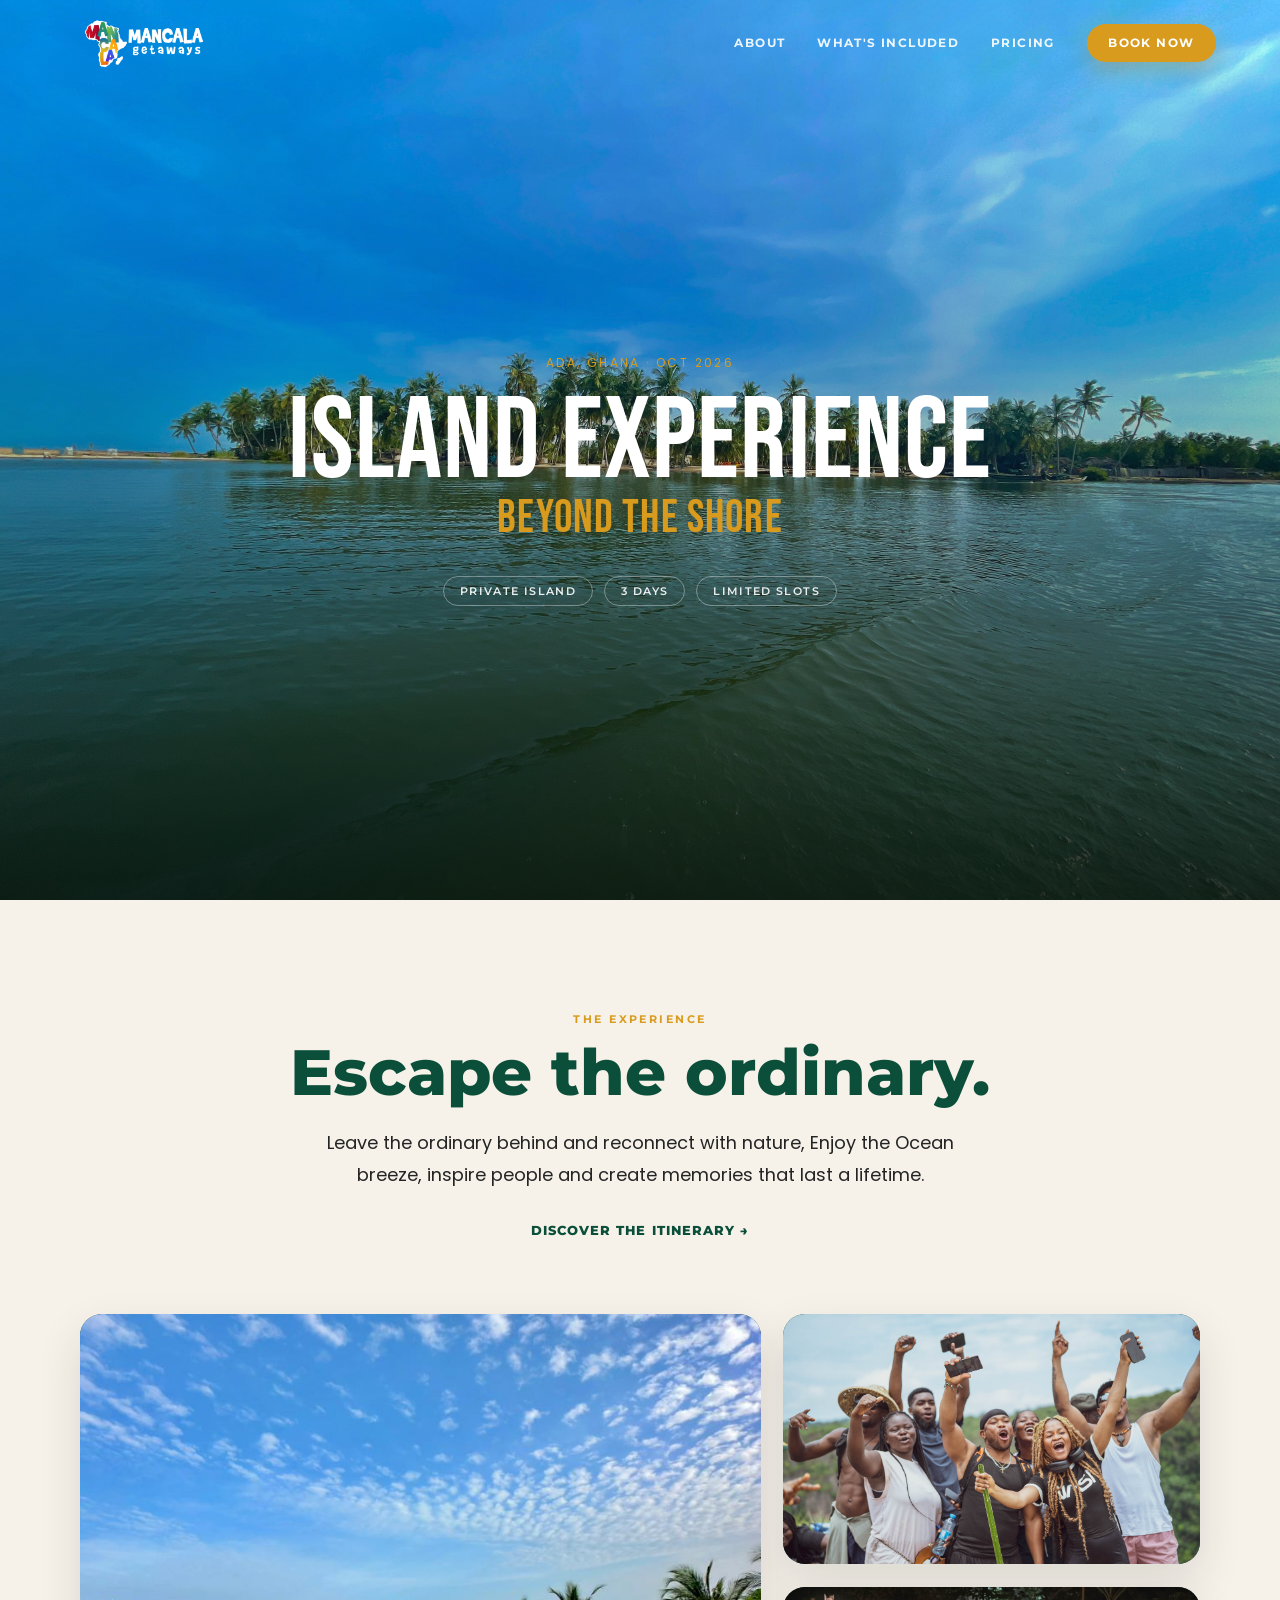
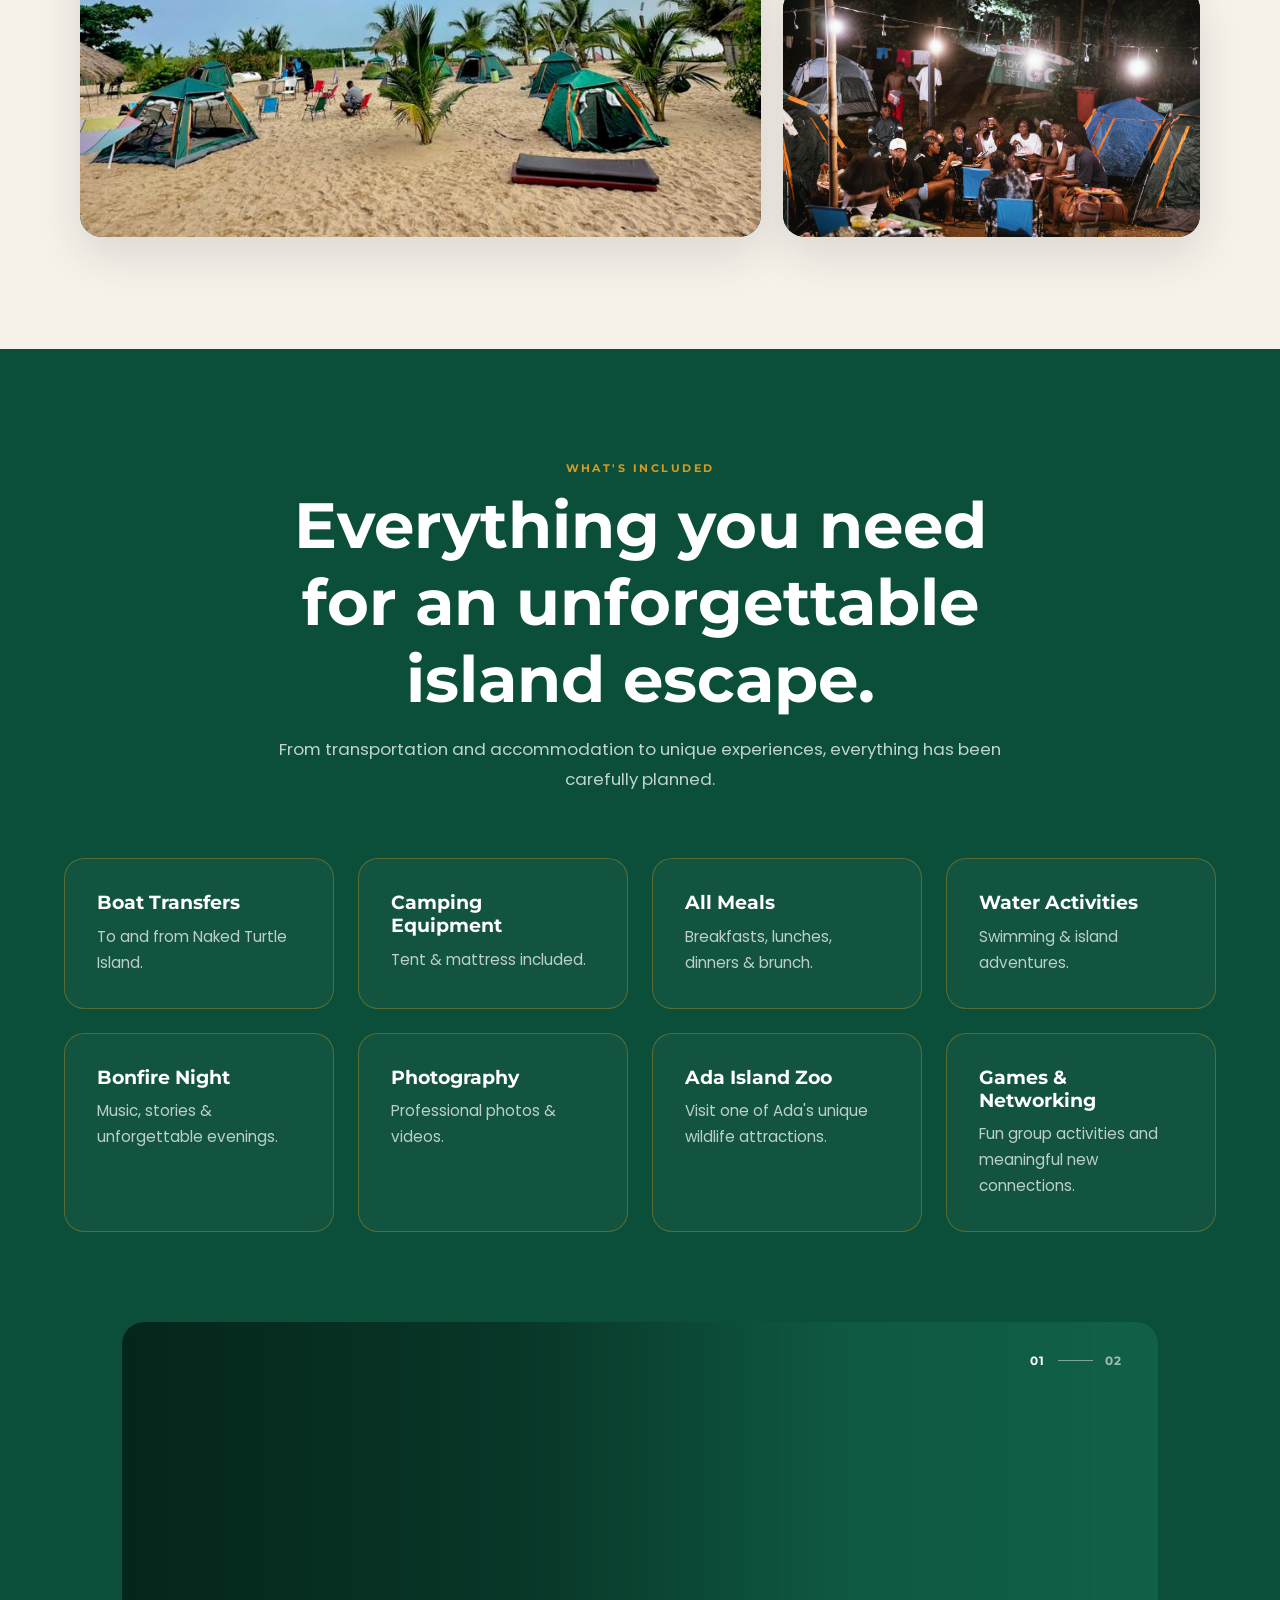
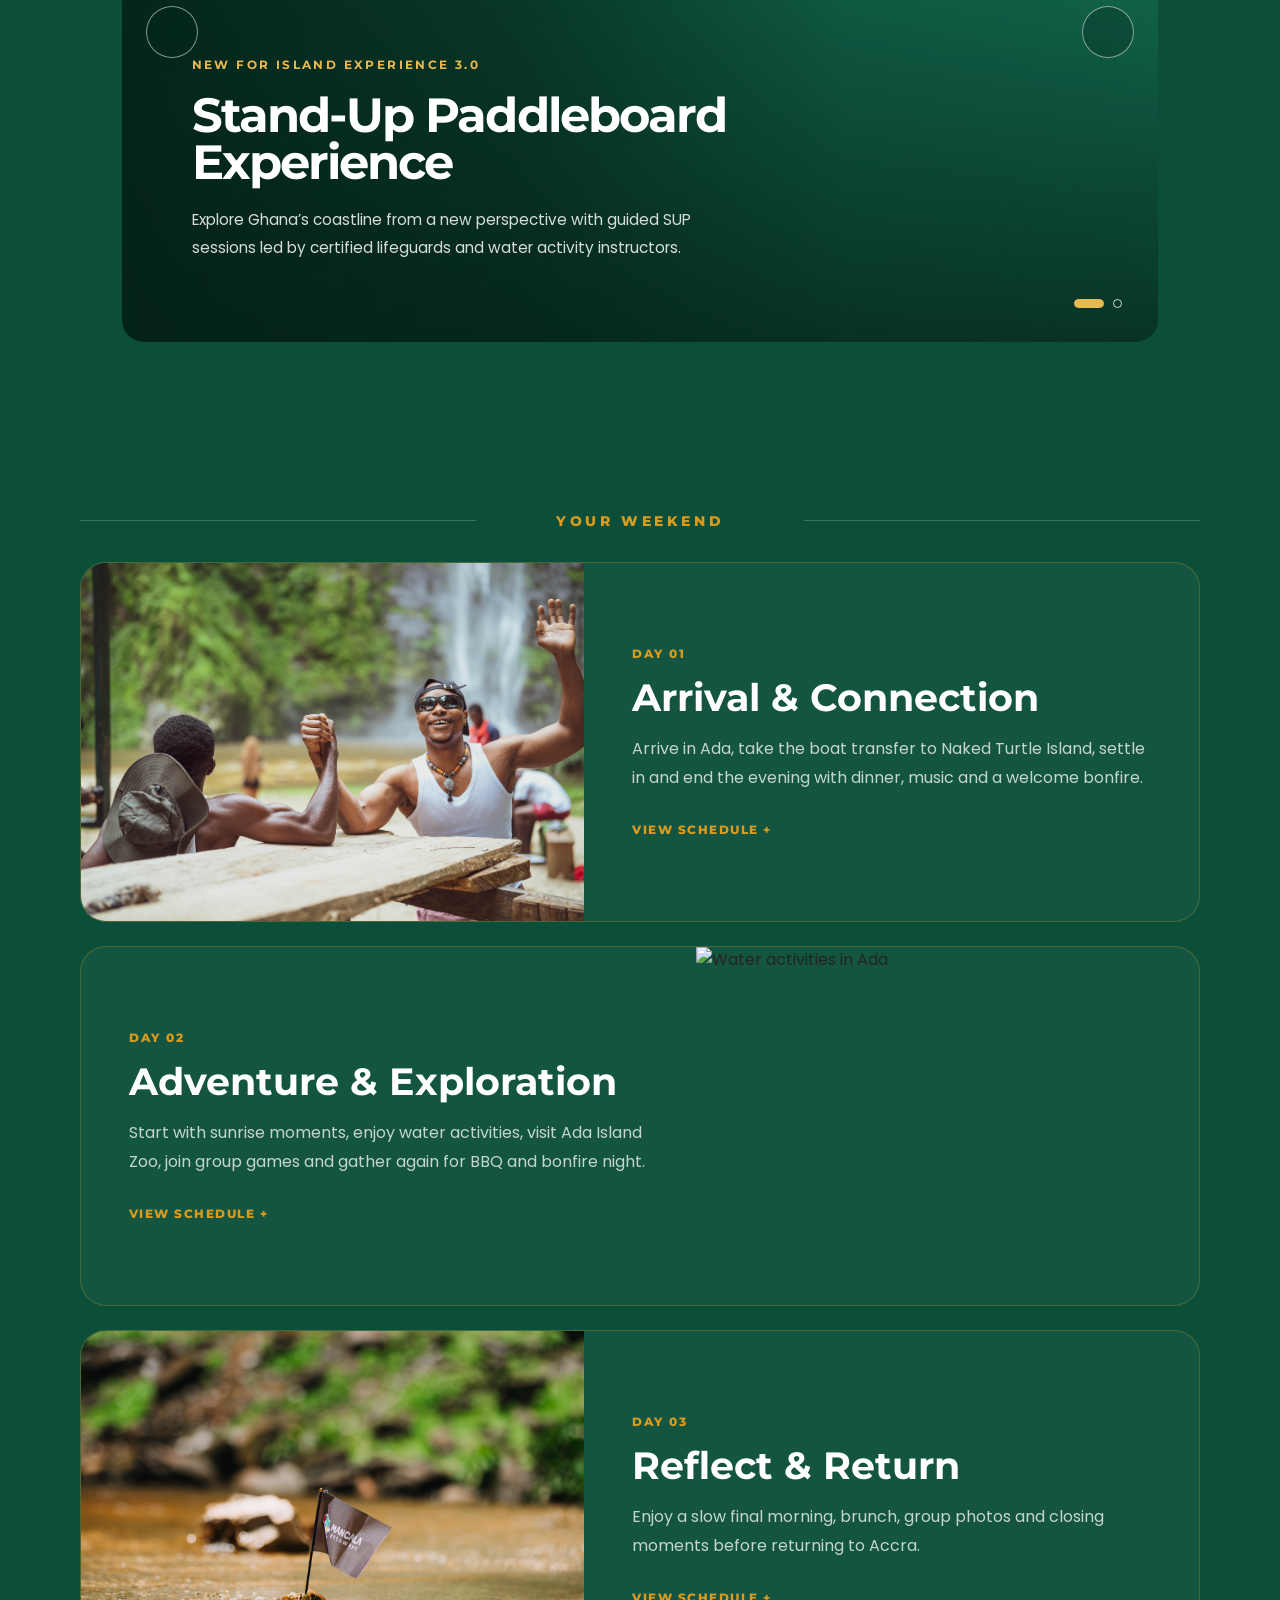
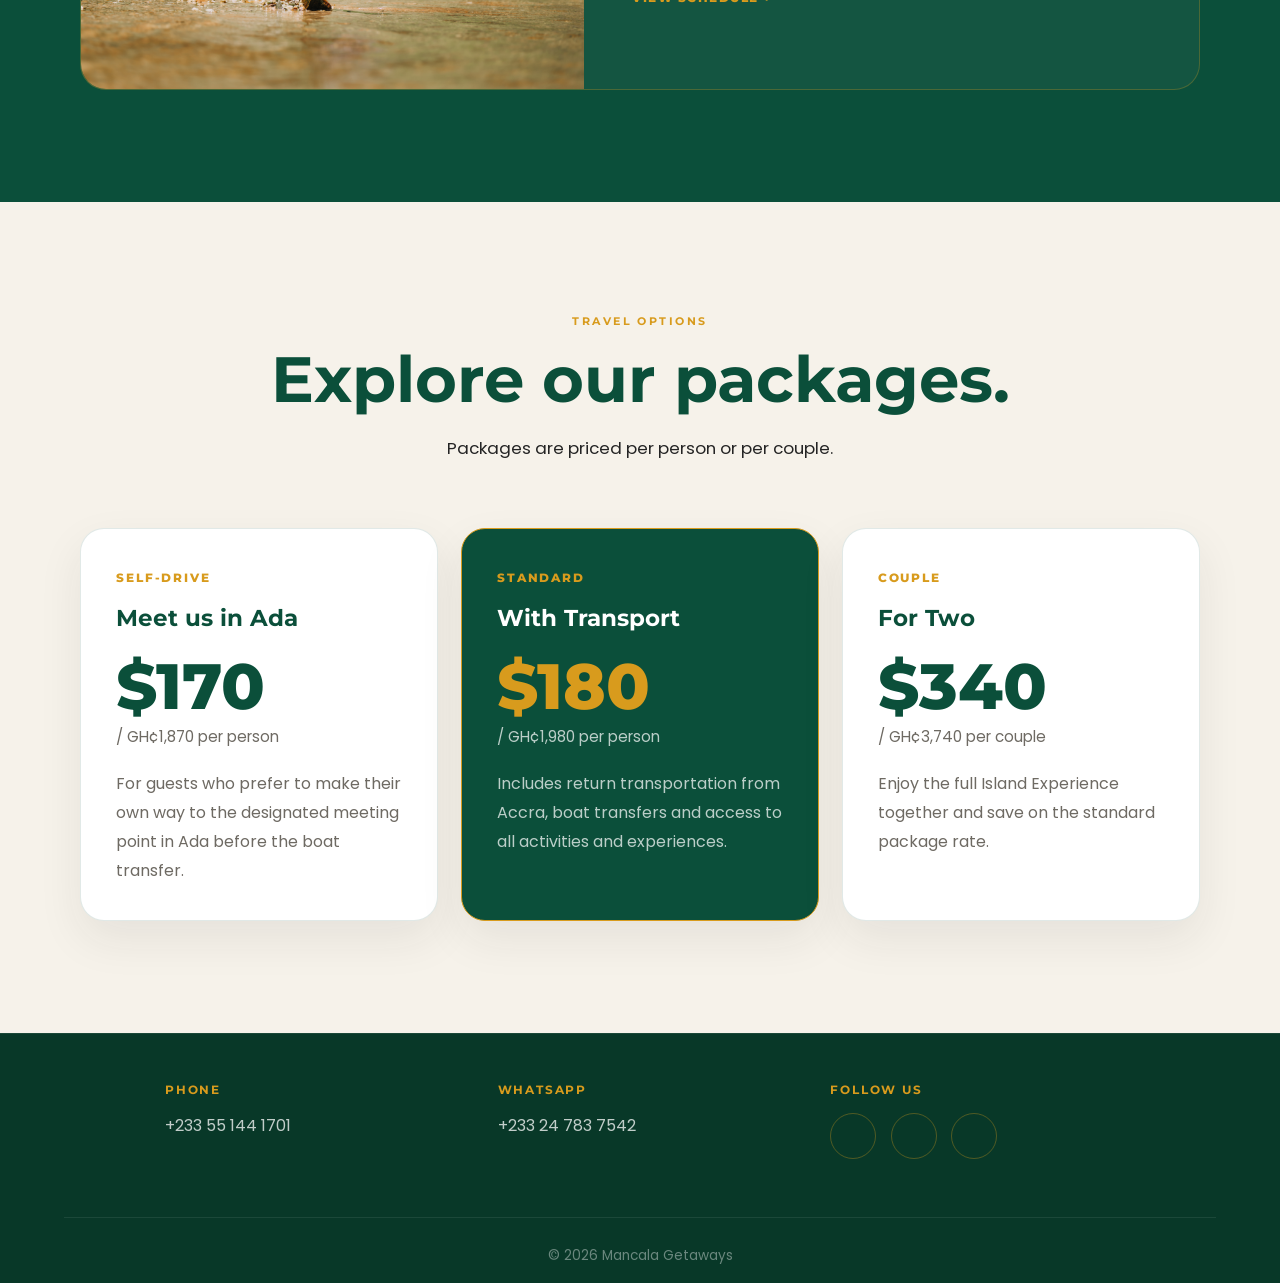
==== commit fb329baa: "Update index page" ====
--- a/index.html
+++ b/index.html
@@ -353,7 +353,6 @@
         <h2>Explore our packages.</h2>
 
         <p>Packages are priced per person or per couple.</p>
-        <p>OBS. PLACEHOLDER FOR TicketTailor WIDGET (!).</p>
       </div>
 
       <div class="pricing-grid reveal">
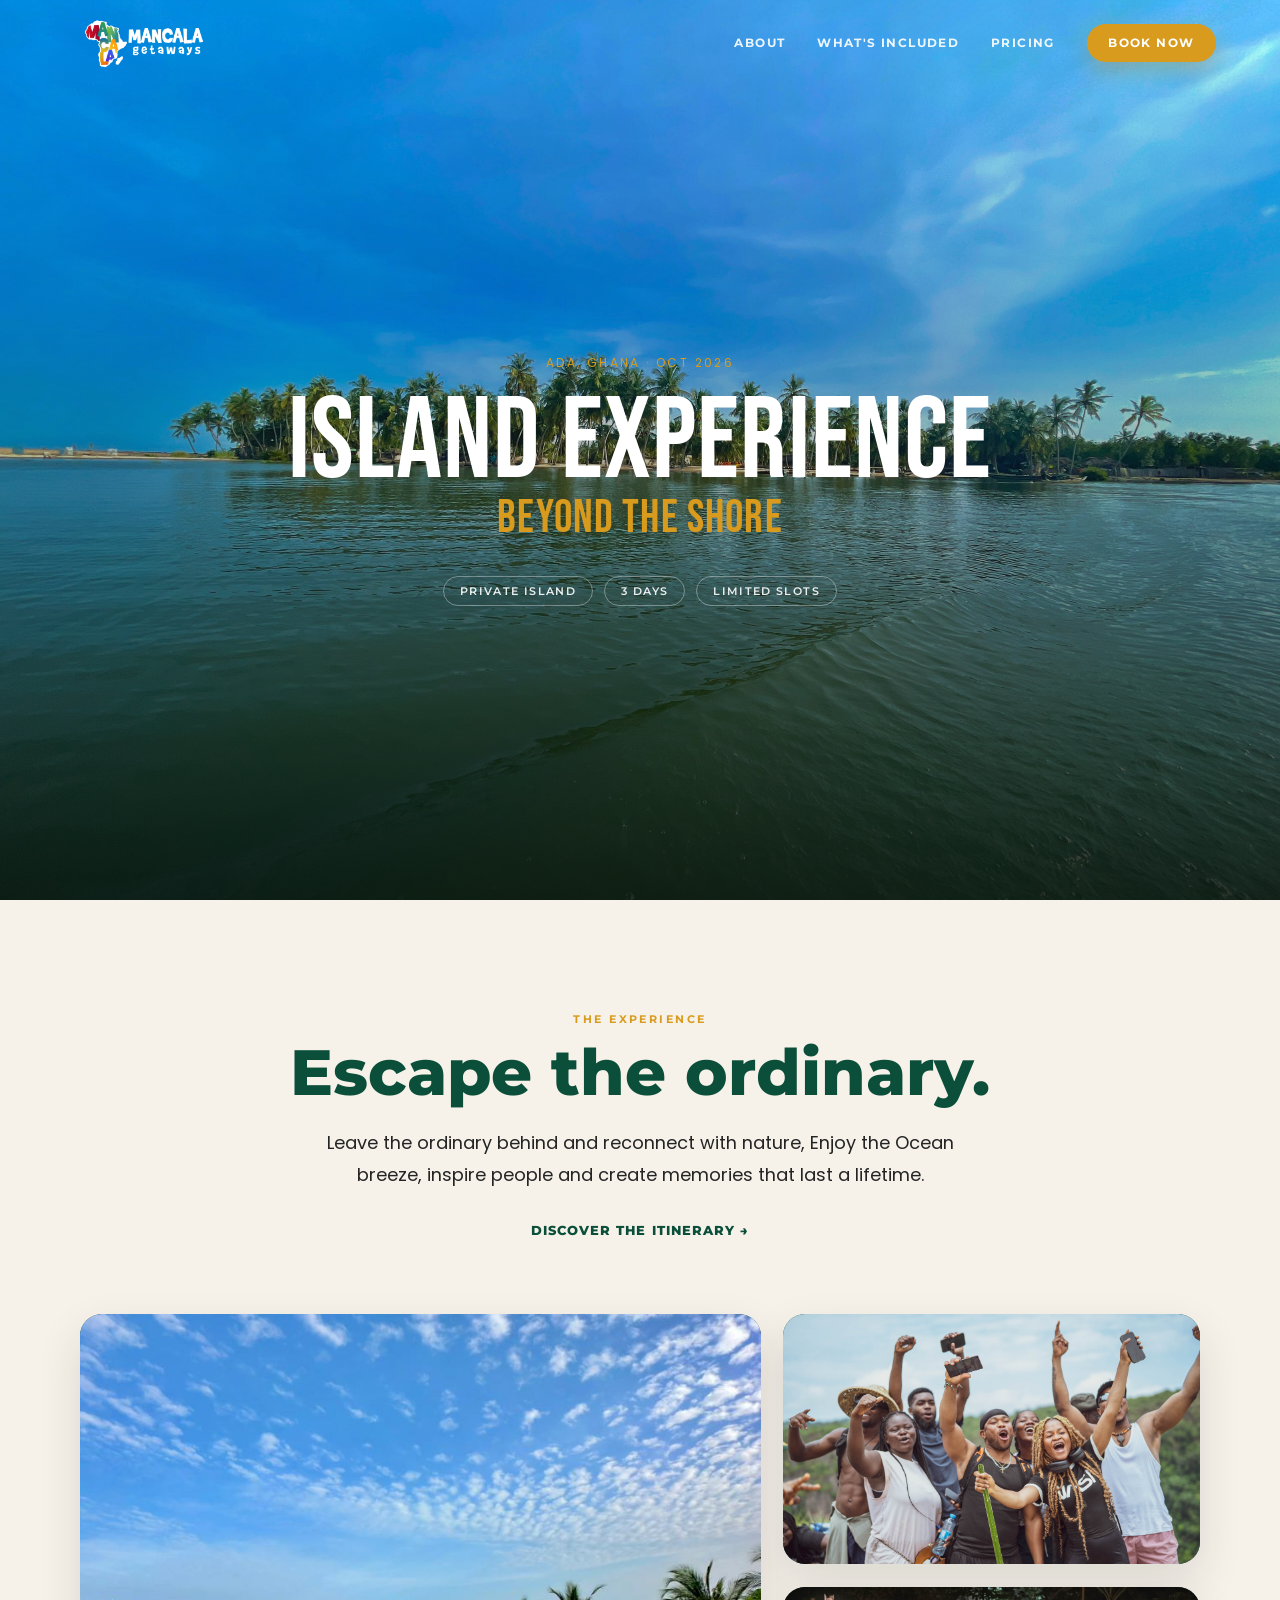
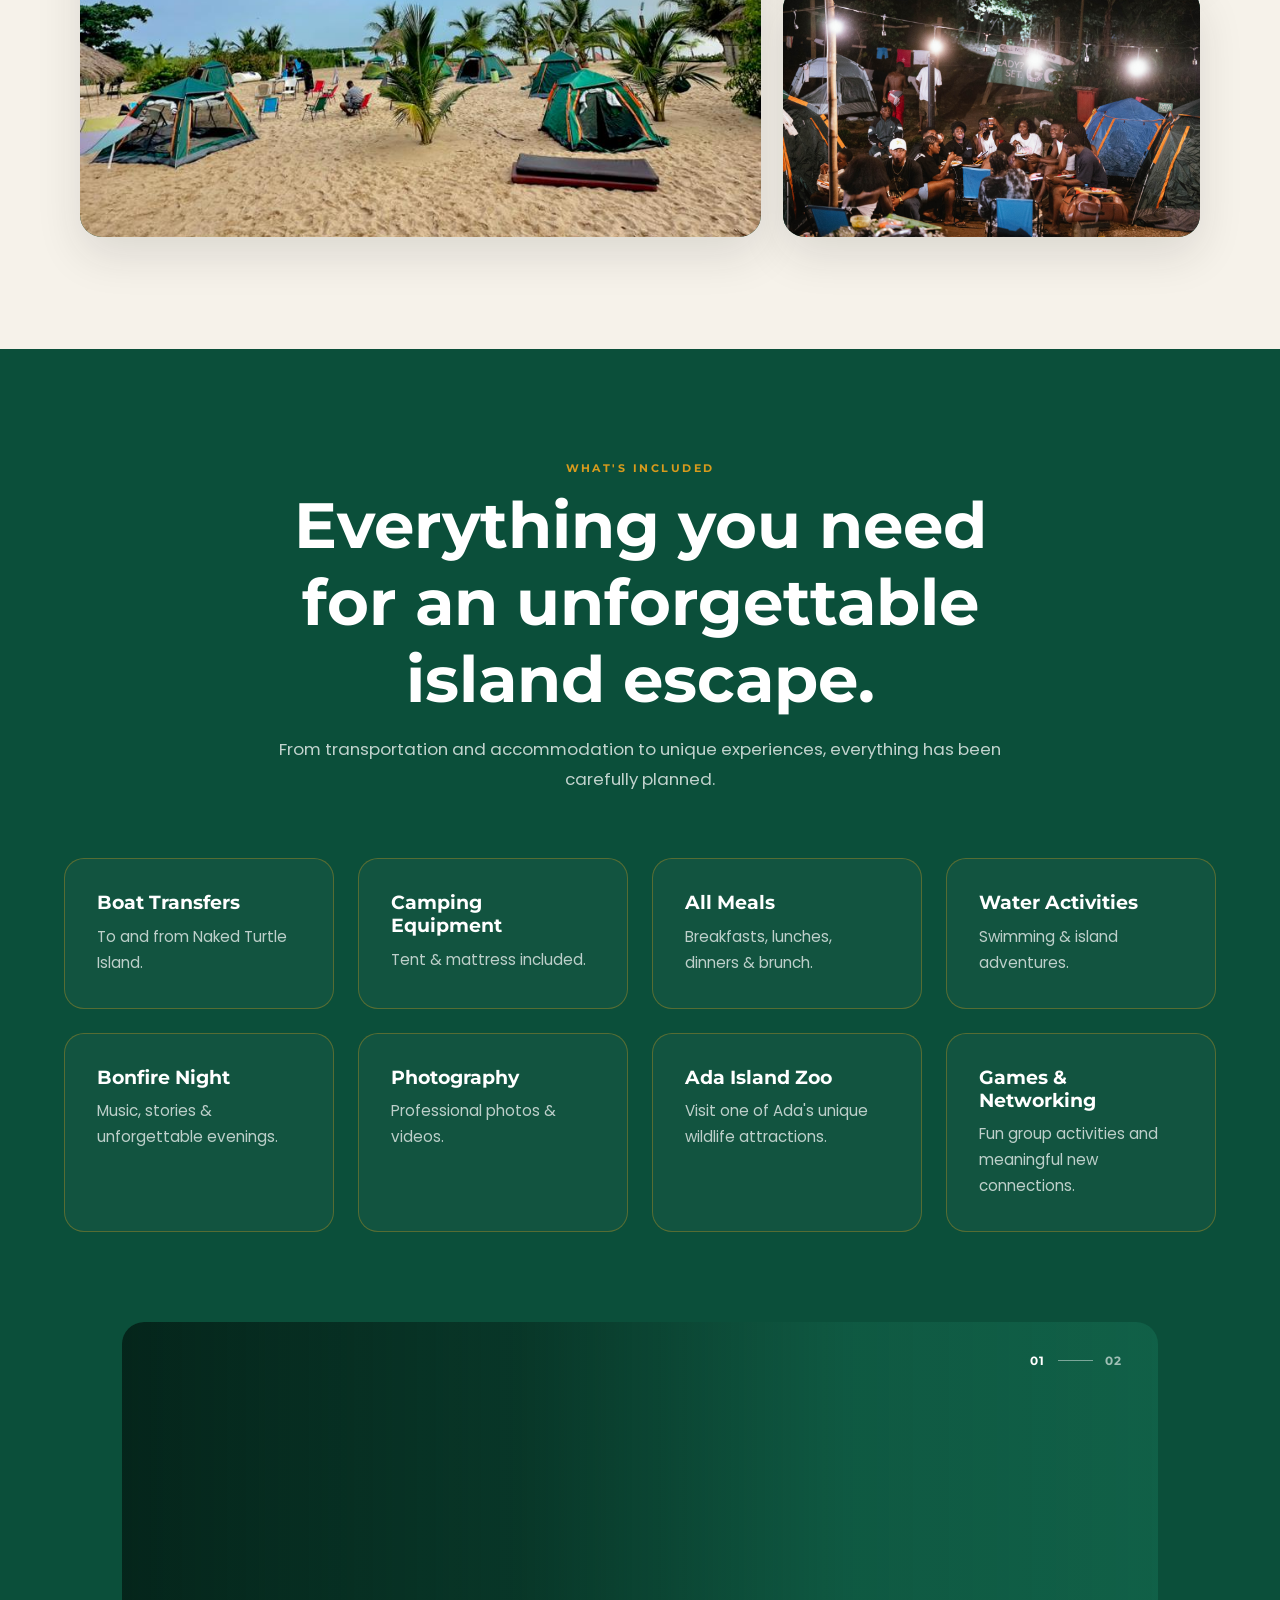
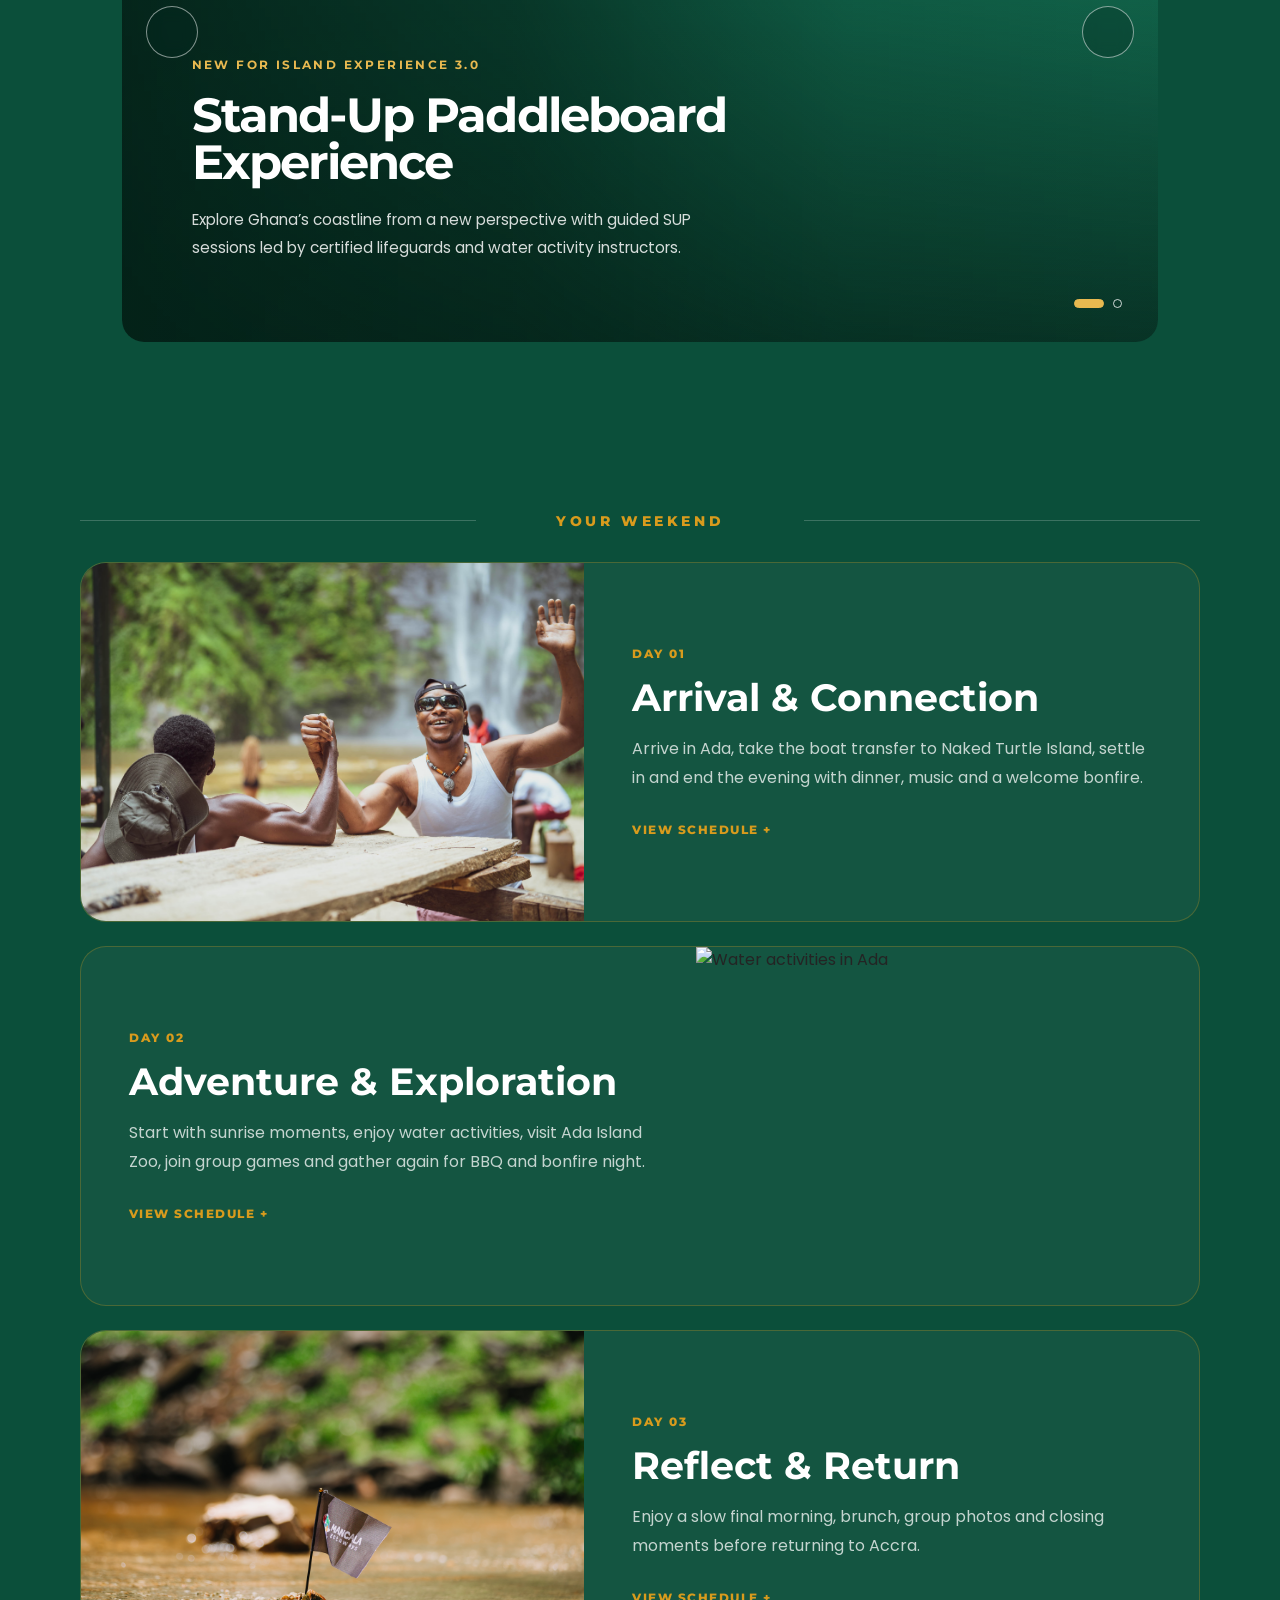
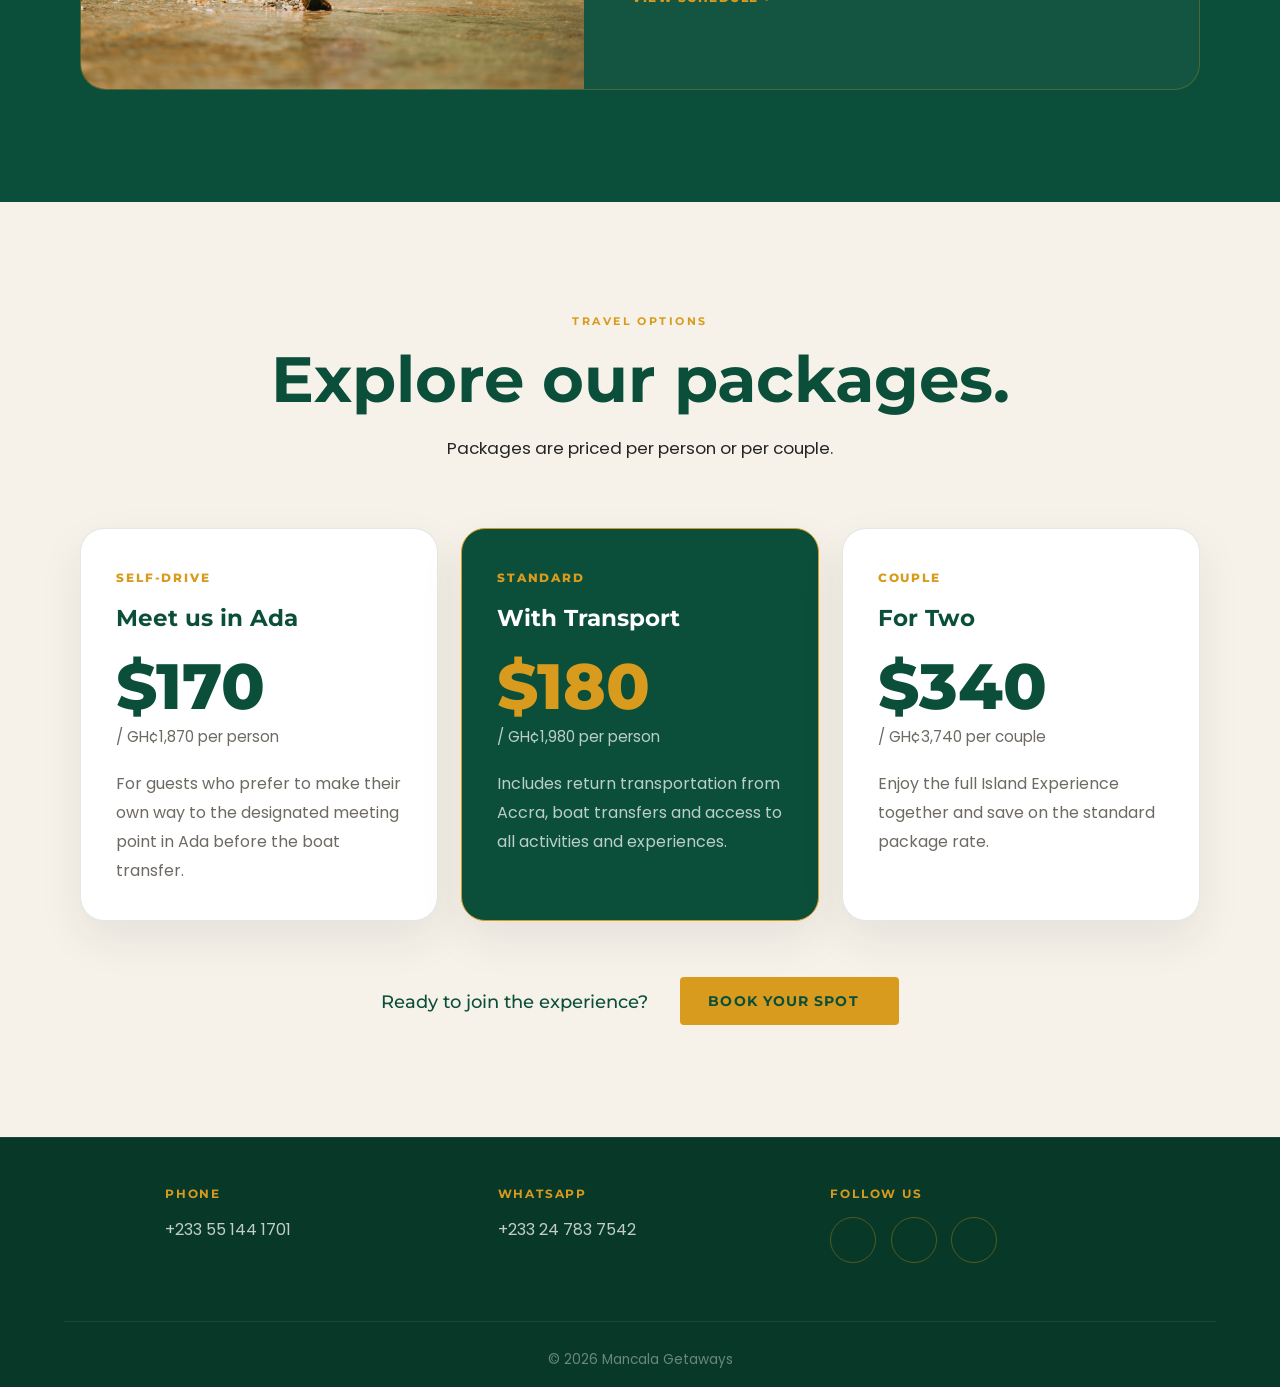
==== commit 8e6ab644: "Added button for booking in price section" ====
--- a/index.html
+++ b/index.html
@@ -401,6 +401,14 @@
           </p>
         </article>
       </div>
+      <div class="packages-cta">
+        <p>Ready to join the experience?</p>
+
+        <a href="booking.html" class="packages-cta-btn">
+          Book Your Spot
+          <i class="ph ph-arrow-right"></i>
+        </a>
+      </div>
     </section>
 
     <footer class="footer">
--- a/style.css
+++ b/style.css
@@ -1226,6 +1226,71 @@
   color: var(--night);
 }
 
+.packages-cta {
+  display: flex;
+  align-items: center;
+  justify-content: center;
+  gap: 2rem;
+  margin-top: 3.5rem;
+}
+
+.packages-cta p {
+  font-family: var(--font-heading);
+  font-size: 1.1rem;
+  font-weight: 500;
+  color: var(--night);
+  margin: 0;
+}
+
+.packages-cta-btn {
+  display: inline-flex;
+  align-items: center;
+  justify-content: center;
+  gap: 0.75rem;
+  padding: 1rem 1.75rem;
+  background: var(--gold);
+  color: var(--night);
+  font-family: var(--font-heading);
+  font-size: 0.85rem;
+  font-weight: 700;
+  letter-spacing: 0.08em;
+  text-transform: uppercase;
+  text-decoration: none;
+  border-radius: 4px;
+  transition:
+    transform 0.25s ease,
+    background-color 0.25s ease,
+    box-shadow 0.25s ease;
+}
+
+.packages-cta-btn:hover {
+  background: var(--gold-light);
+  transform: translateY(-2px);
+  box-shadow: 0 10px 24px rgba(11, 79, 58, 0.15);
+}
+
+.packages-cta-btn i {
+  font-size: 1.1rem;
+  transition: transform 0.25s ease;
+}
+
+.packages-cta-btn:hover i {
+  transform: translateX(4px);
+}
+@media (max-width: 600px) {
+  .packages-cta {
+    flex-direction: column;
+    gap: 1rem;
+    margin-top: 2.5rem;
+    text-align: center;
+  }
+
+  .packages-cta-btn {
+    width: 100%;
+    max-width: 280px;
+  }
+}
+
 @media (max-width: 900px) {
   .pricing-grid {
     grid-template-columns: 1fr;
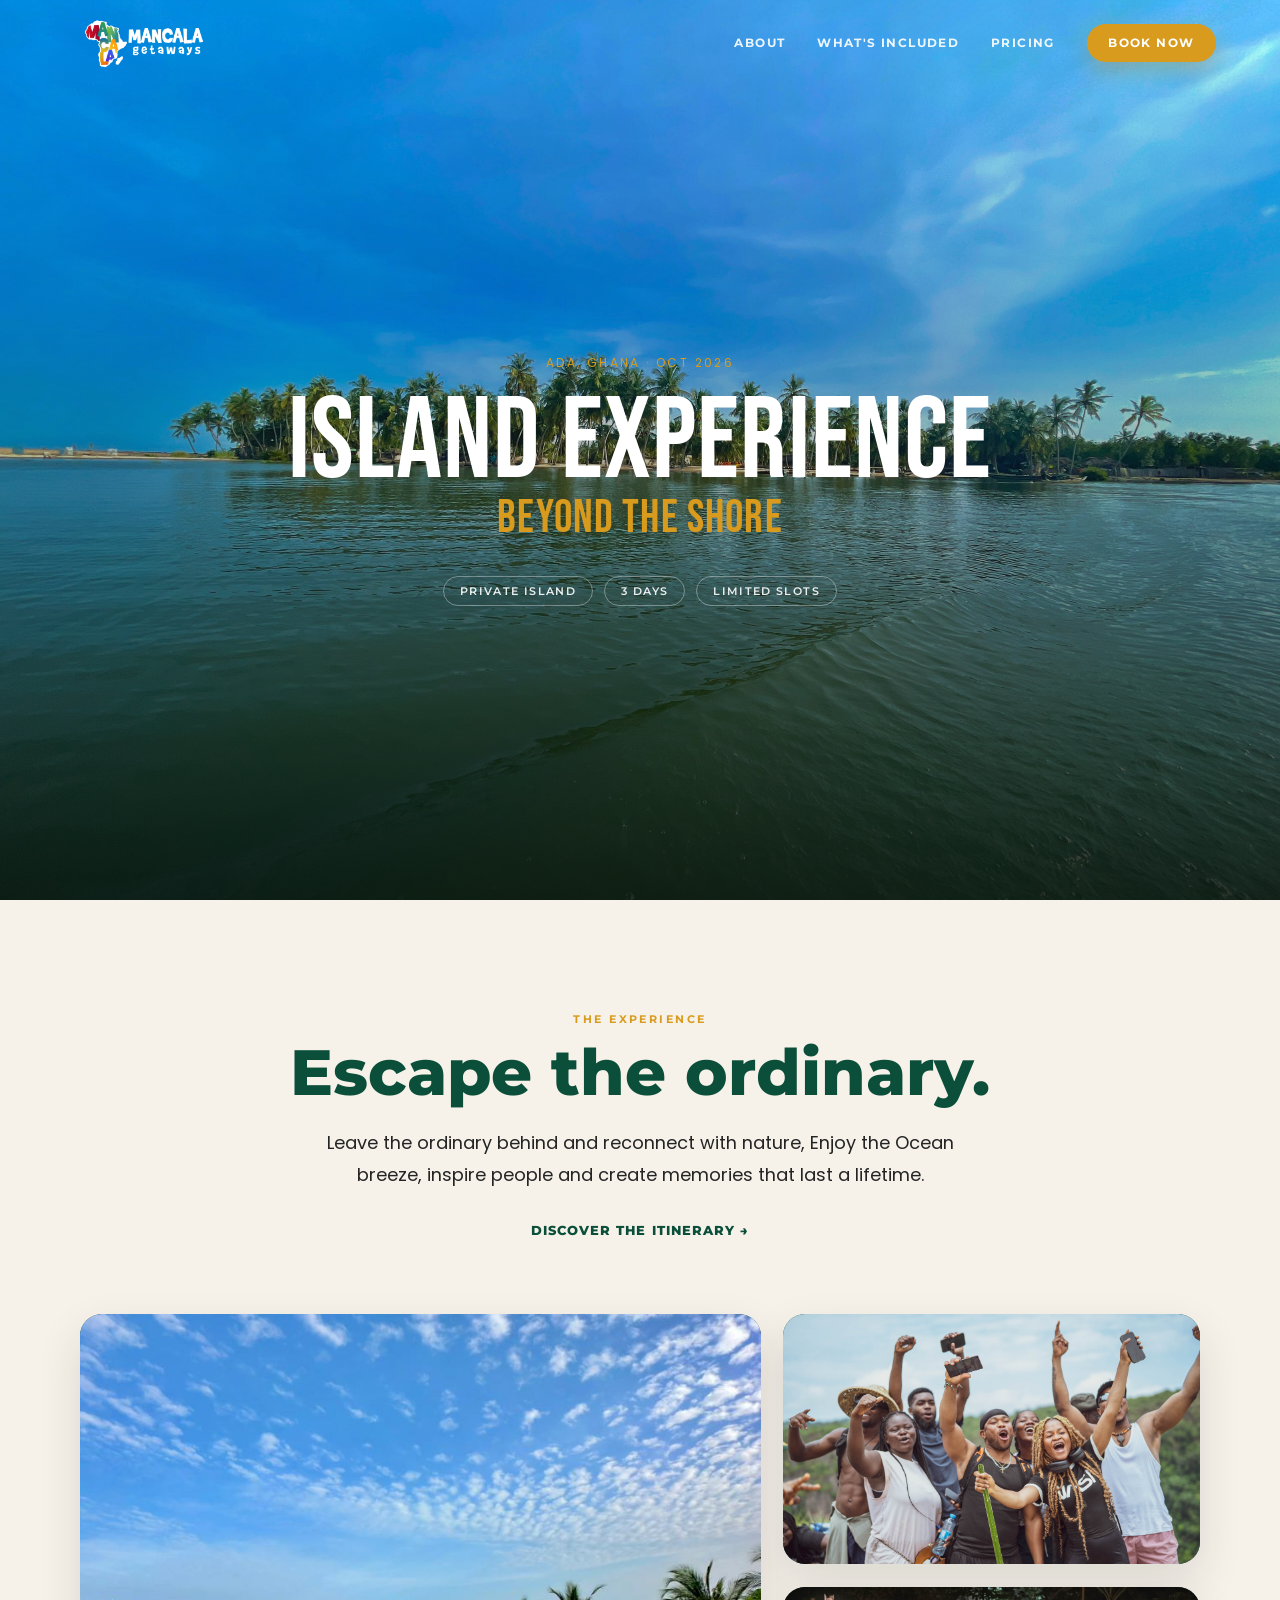
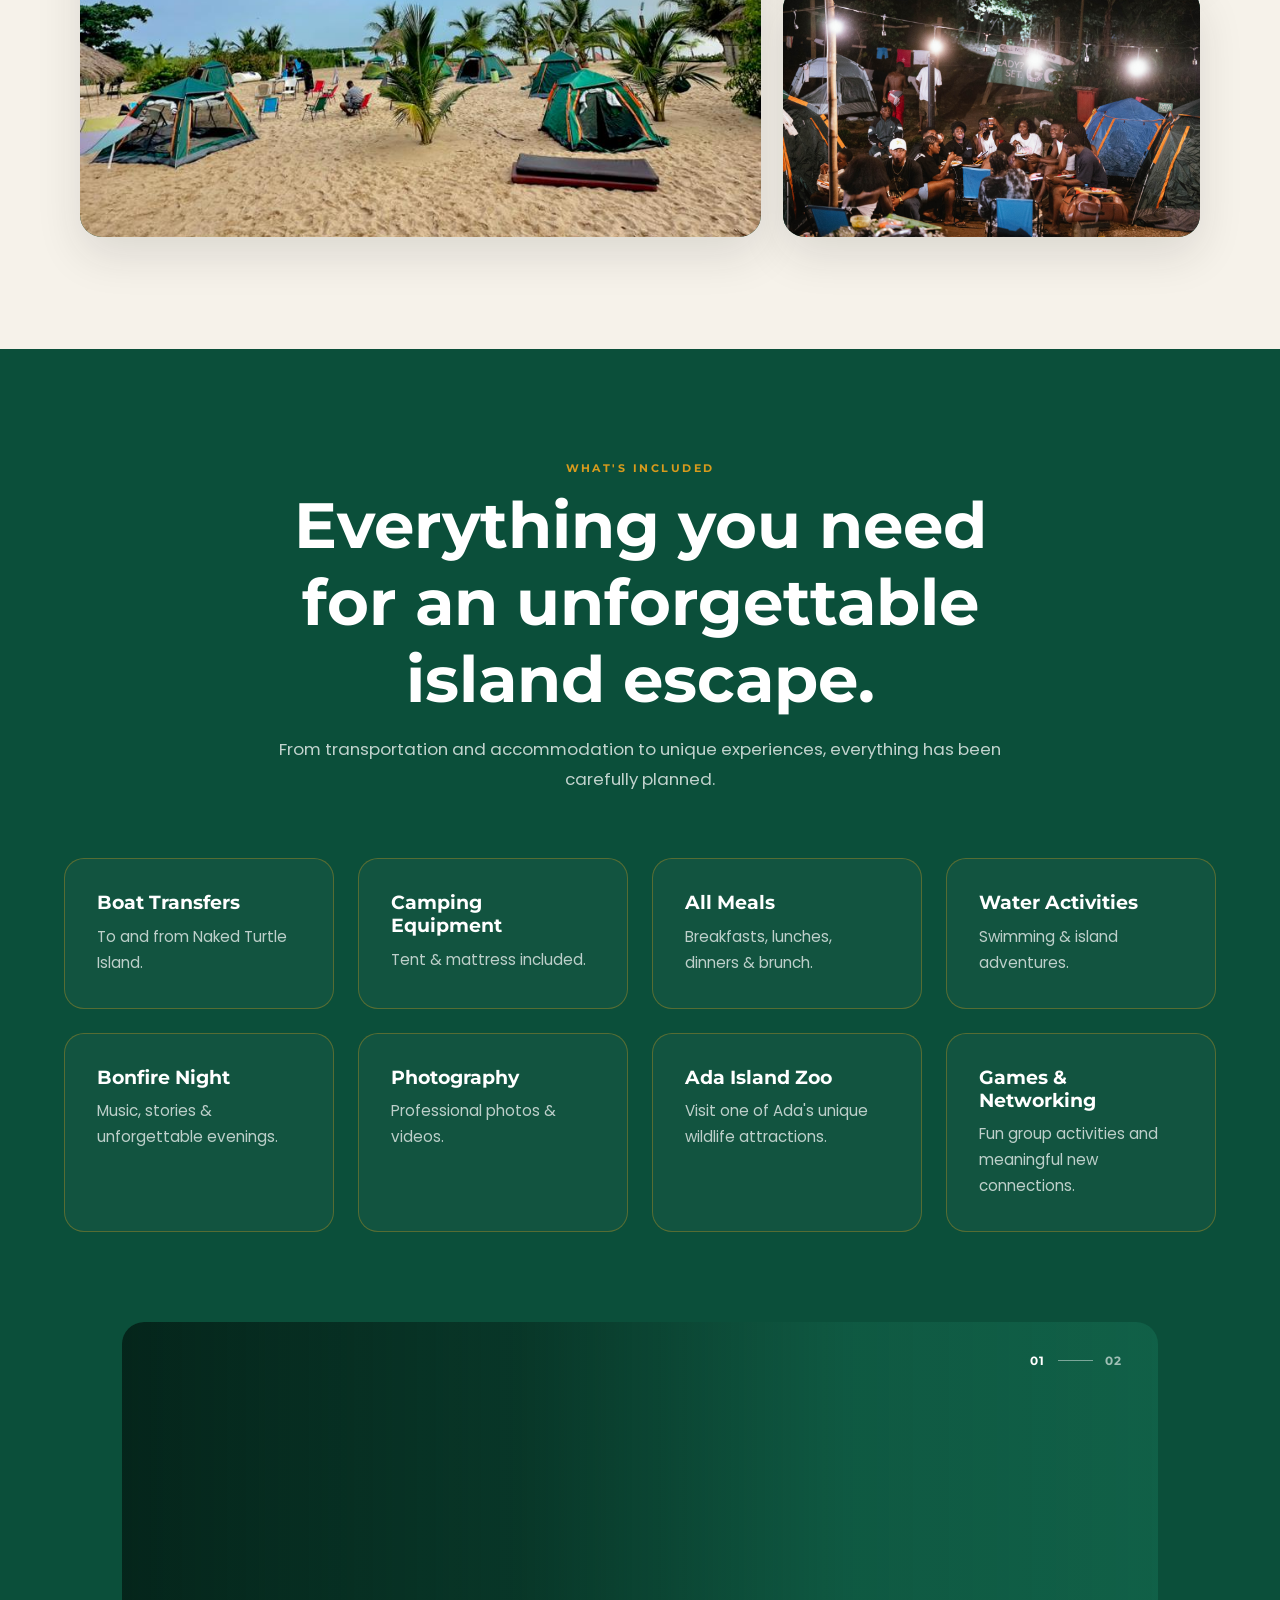
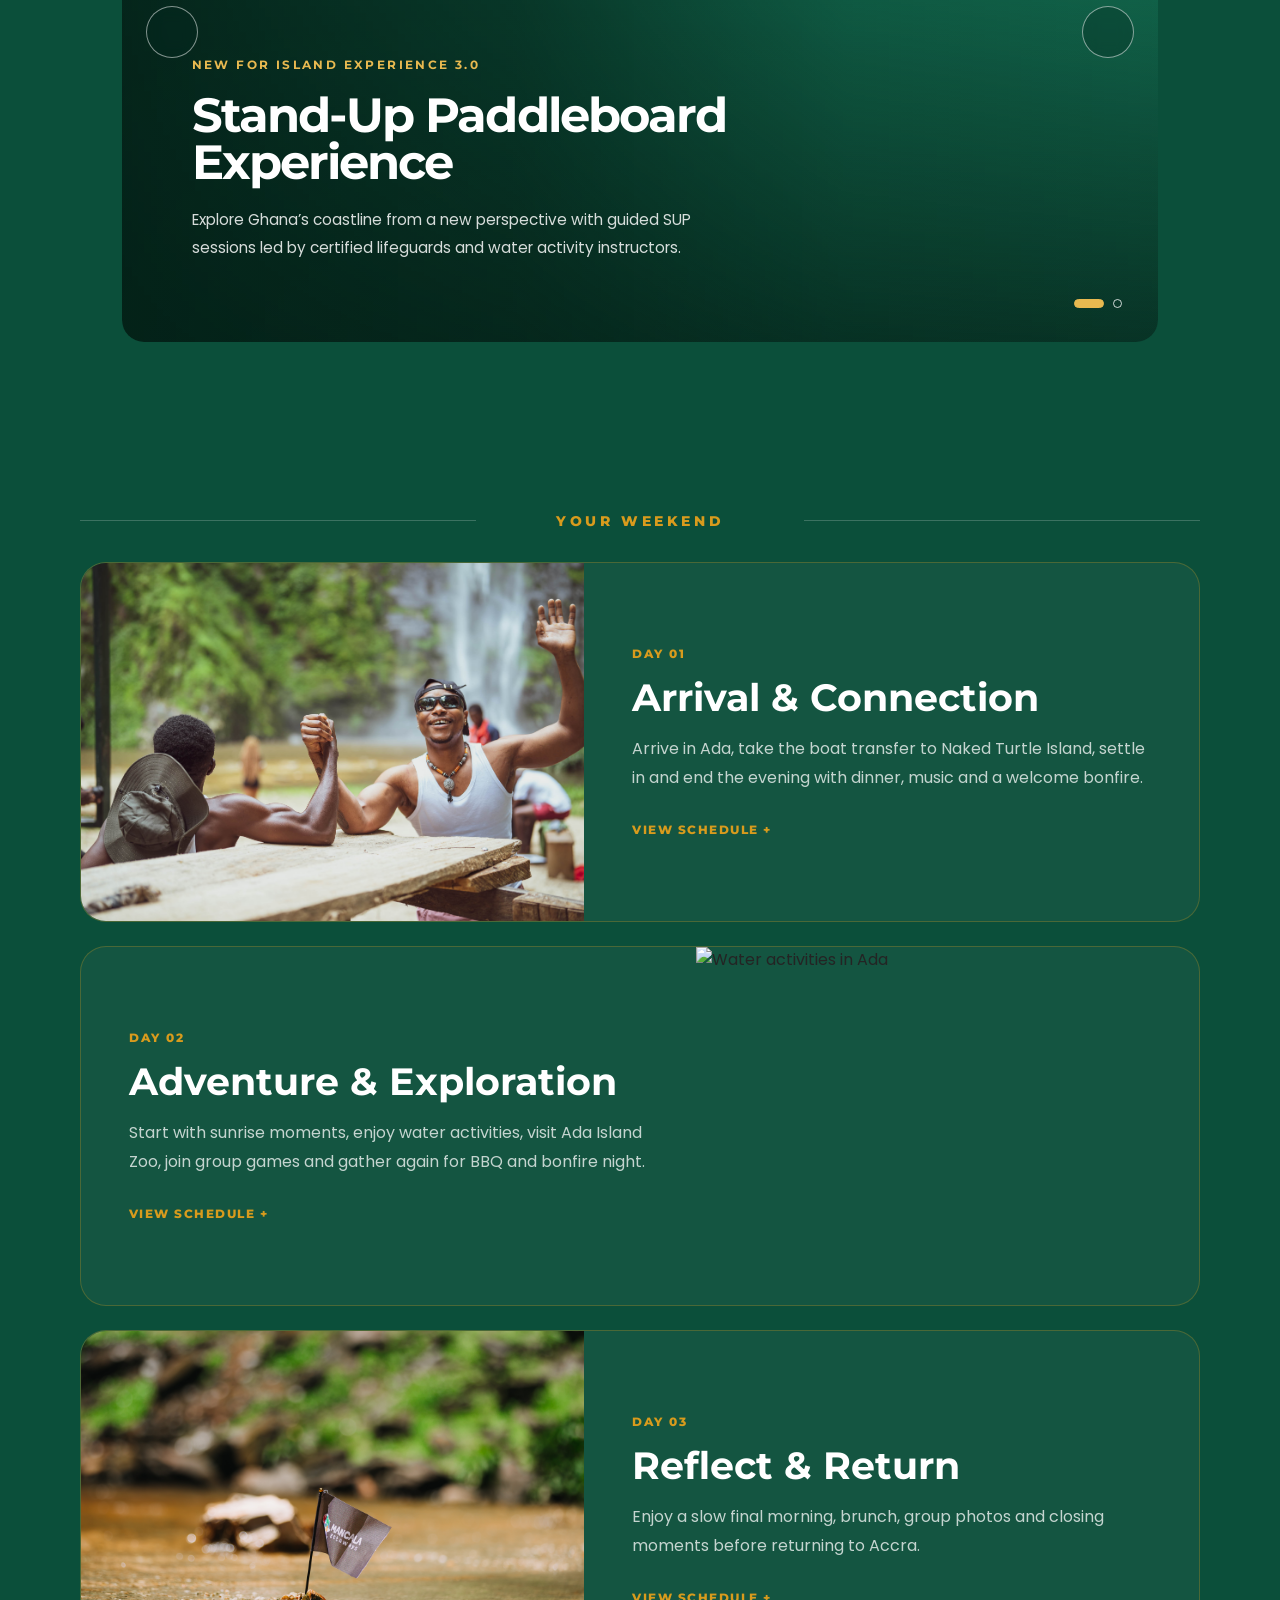
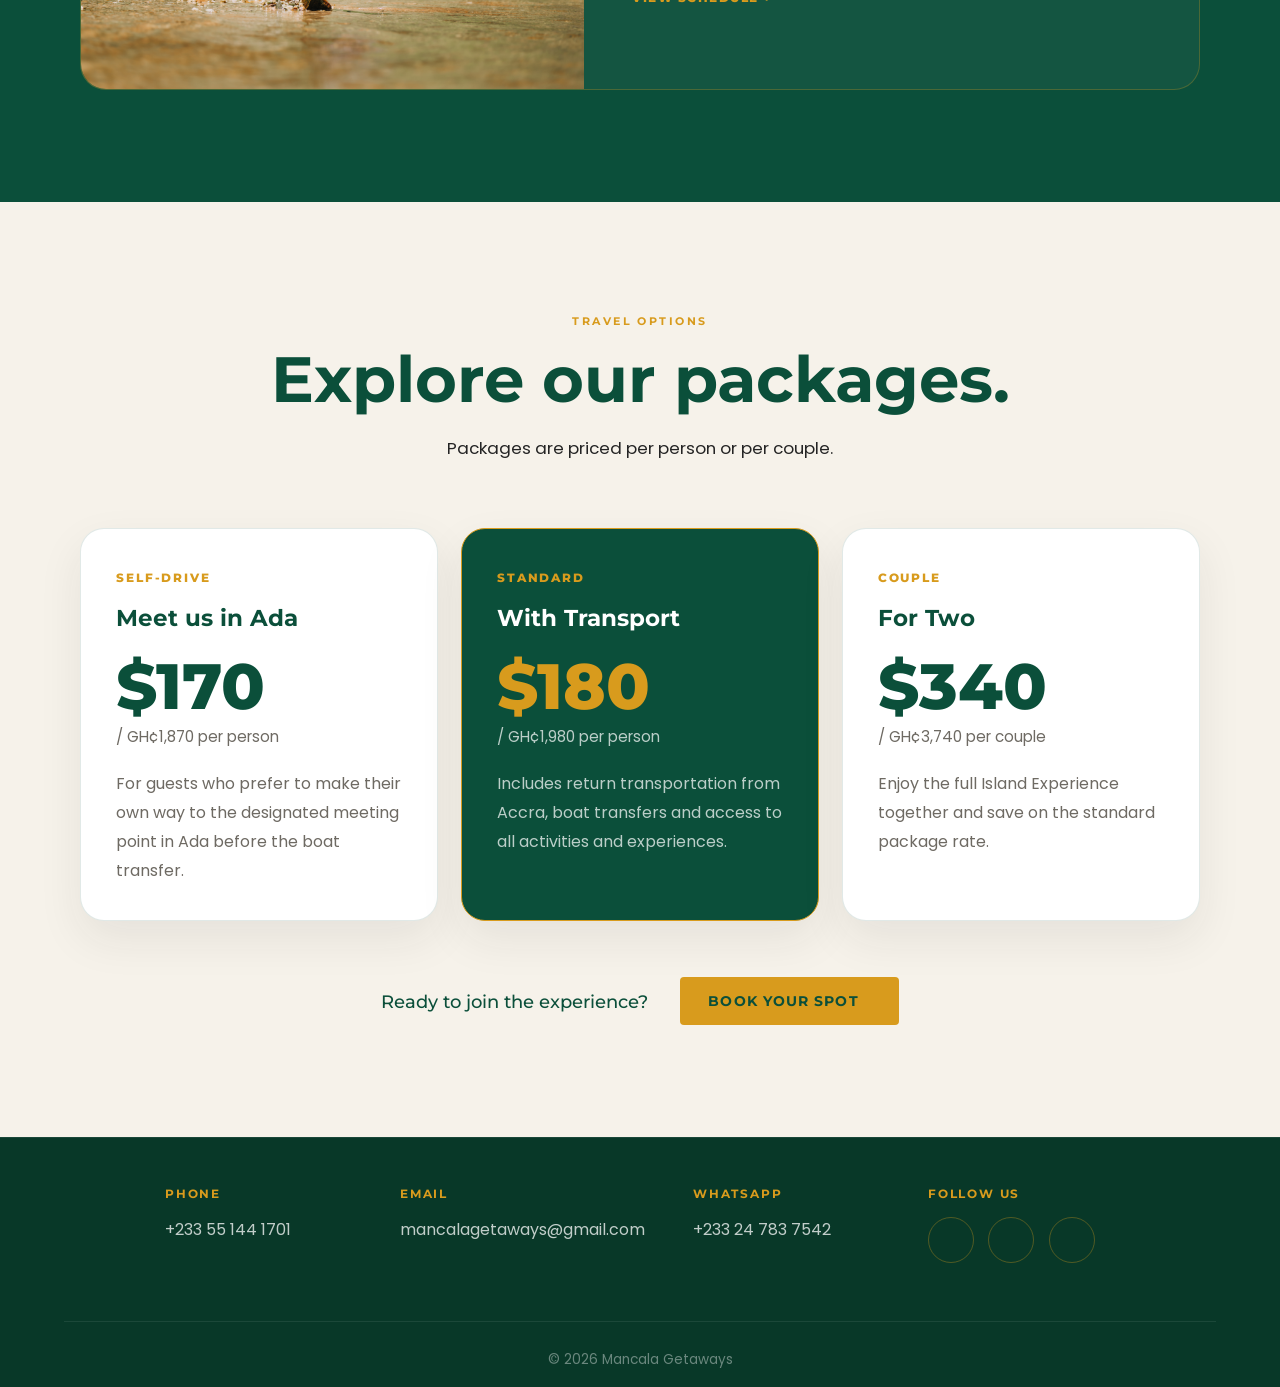
==== commit 03614797: "Added email to footer" ====
--- a/index.html
+++ b/index.html
@@ -419,6 +419,13 @@
         </div>
 
         <div class="footer-item">
+          <span>Email</span>
+          <a href="mailto:info@mancalagetaways.com">
+            mancalagetaways@gmail.com
+          </a>
+        </div>
+
+        <div class="footer-item">
           <span>WhatsApp</span>
 
           <a
--- a/style.css
+++ b/style.css
@@ -1372,7 +1372,7 @@
   margin: 0 auto;
 
   display: grid;
-  grid-template-columns: repeat(3, 1fr);
+  grid-template-columns: repeat(4, 1fr);
   gap: 3rem;
 }
 
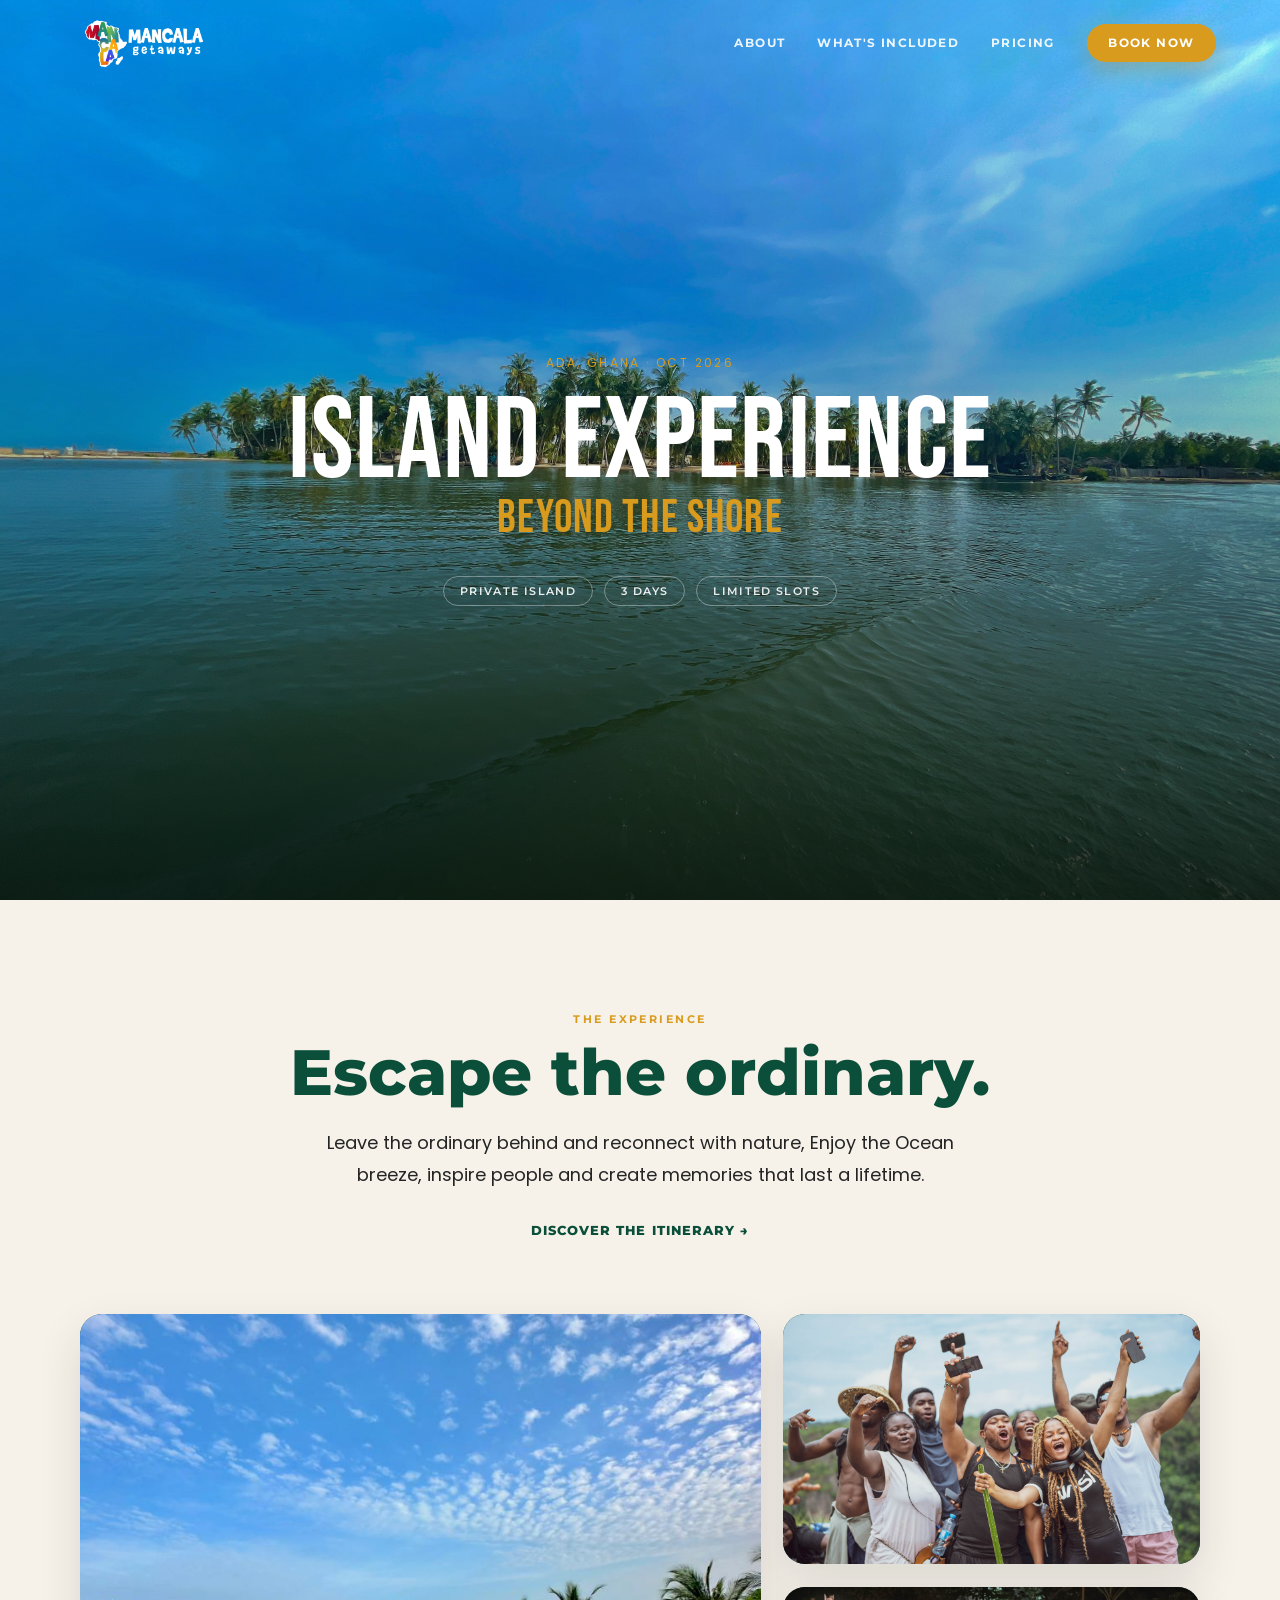
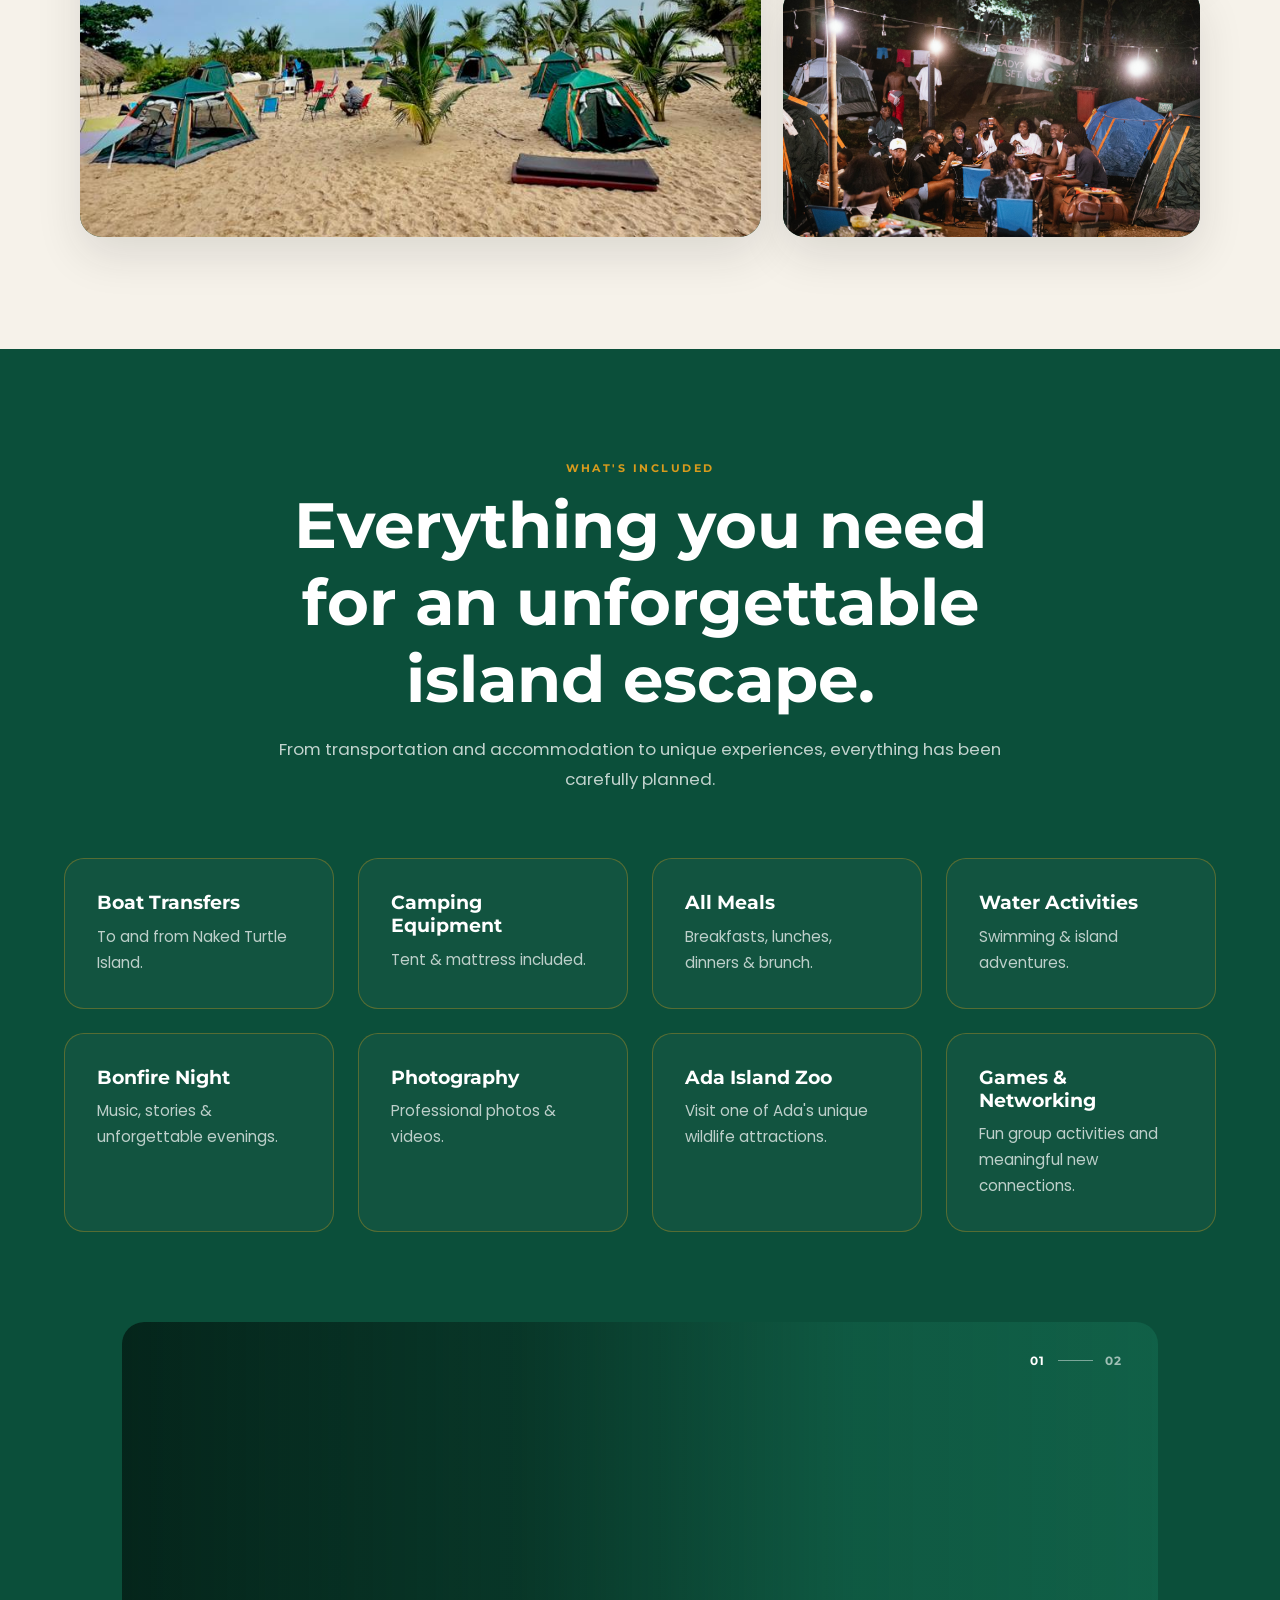
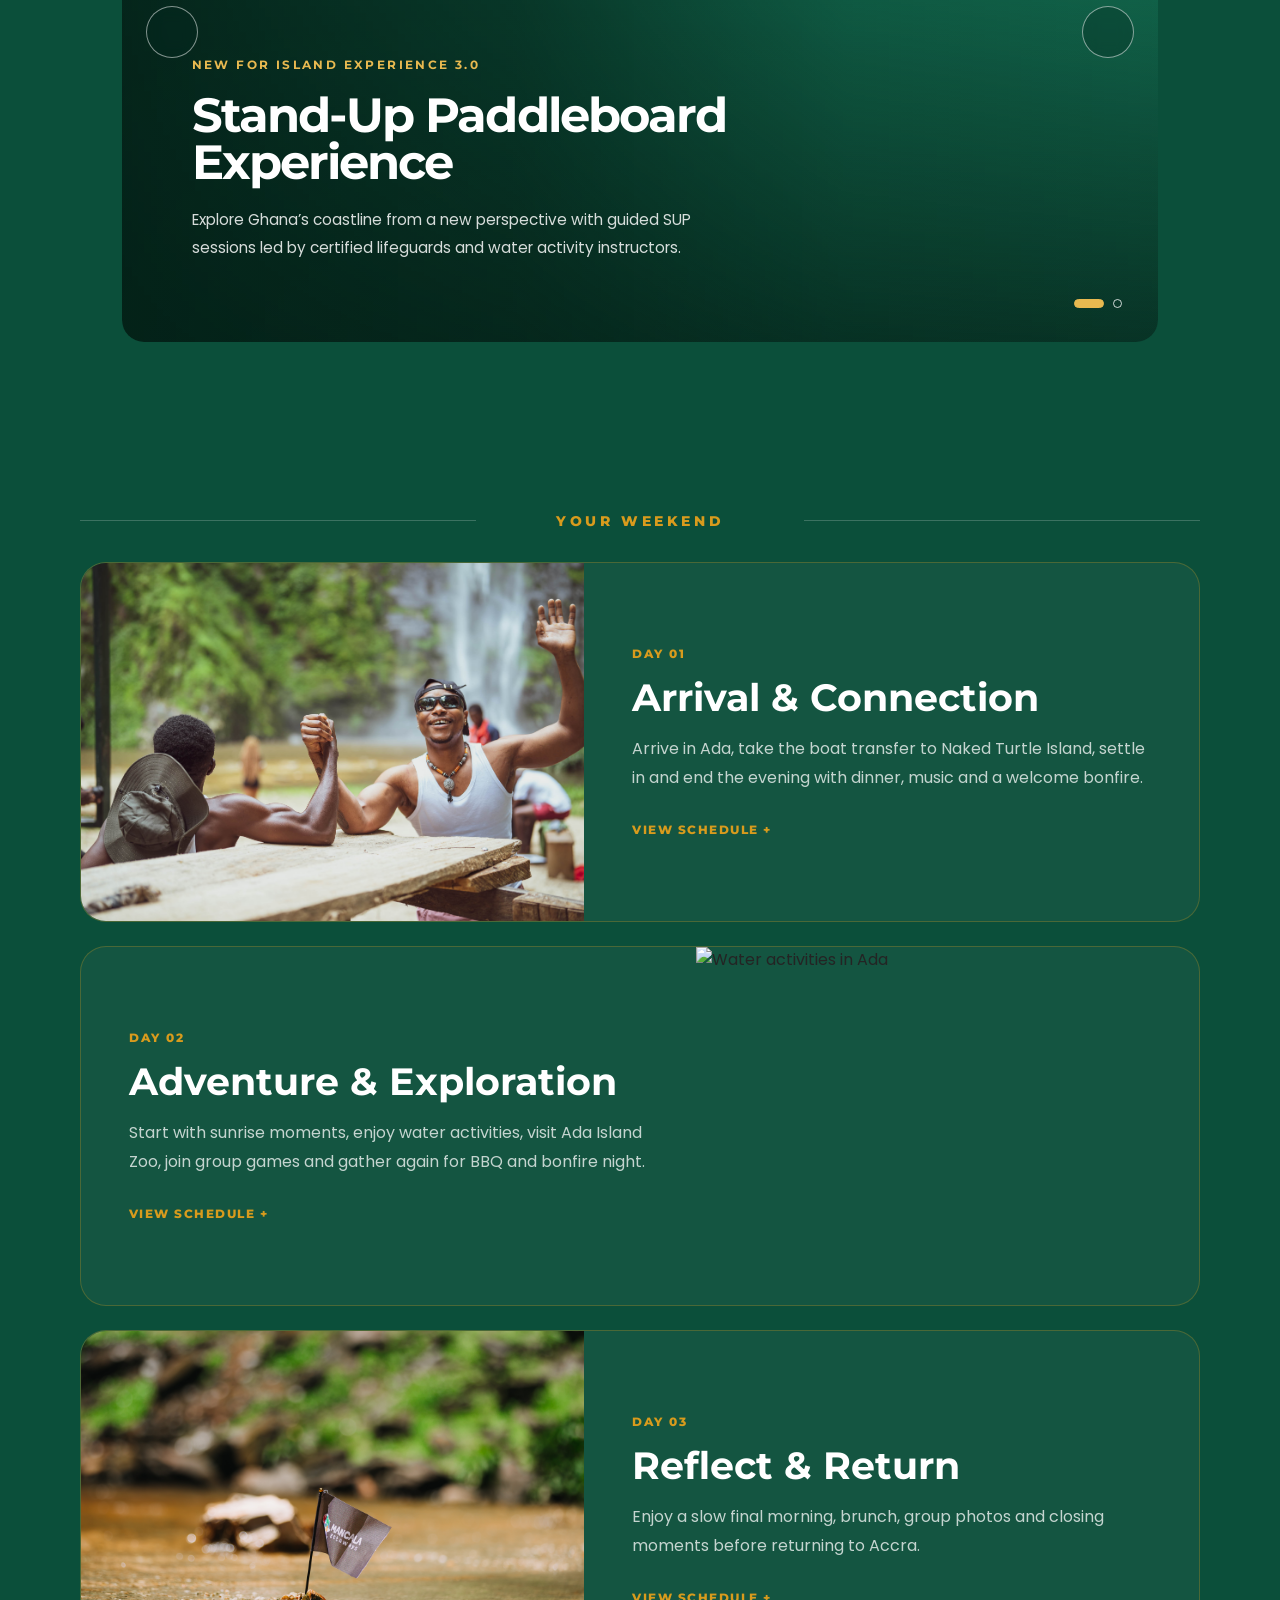
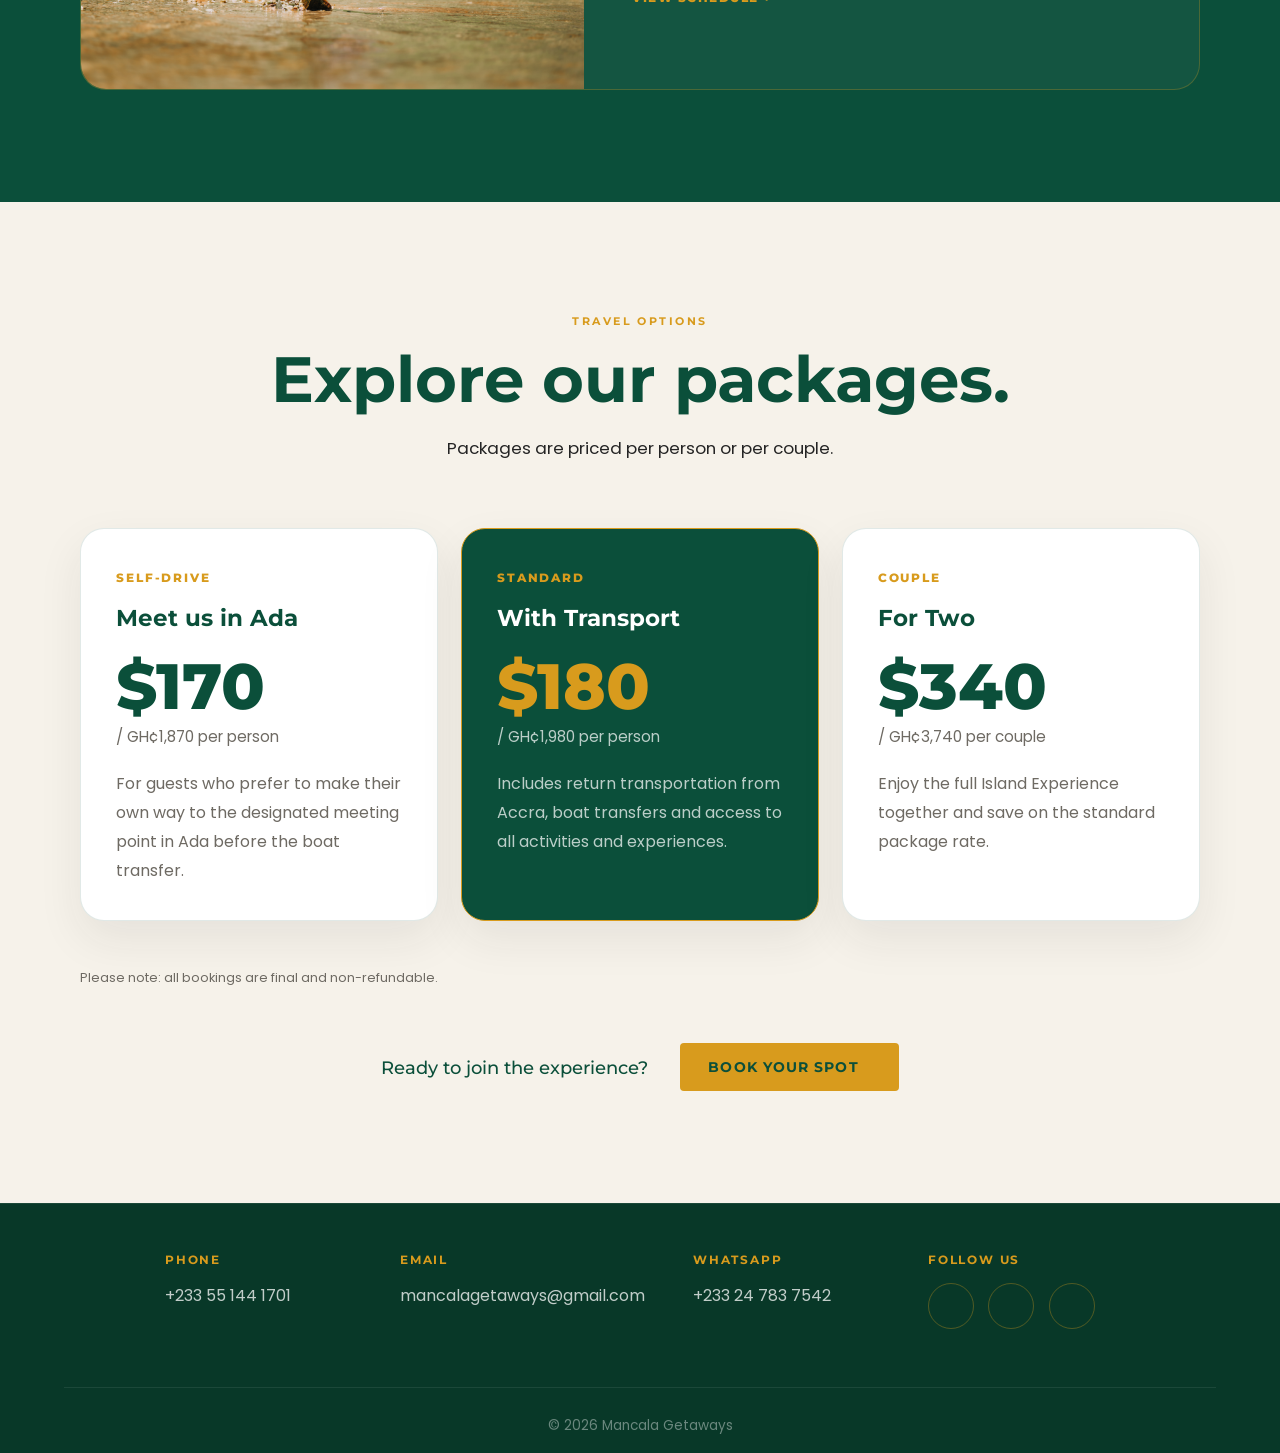
==== commit d54beeac: "Added non refund notice" ====
--- a/index.html
+++ b/index.html
@@ -400,6 +400,9 @@
             package rate.
           </p>
         </article>
+        <p class="refund-note">
+          Please note: all bookings are final and non-refundable.
+        </p>
       </div>
       <div class="packages-cta">
         <p>Ready to join the experience?</p>
--- a/style.css
+++ b/style.css
@@ -1277,6 +1277,14 @@
 .packages-cta-btn:hover i {
   transform: translateX(4px);
 }
+
+.refund-note {
+  margin-top: 1.5rem;
+  text-align: center;
+  color: var(--muted);
+  font-size: 0.8rem;
+  line-height: 1.5;
+}
 @media (max-width: 600px) {
   .packages-cta {
     flex-direction: column;
@@ -1358,7 +1366,46 @@
   text-decoration: none;
   color: var(--night);
 }
-
+.booking-notice {
+  max-width: 950px;
+  margin: 0 auto 1.5rem;
+  padding: 1.25rem 1.4rem;
+
+  display: flex;
+  align-items: flex-start;
+  gap: 1rem;
+
+  background: rgba(216, 155, 29, 0.1);
+  border: 1px solid rgba(216, 155, 29, 0.45);
+  border-radius: 14px;
+
+  text-align: left;
+}
+
+.booking-notice i {
+  flex-shrink: 0;
+  margin-top: 0.15rem;
+
+  color: var(--gold);
+  font-size: 1.4rem;
+}
+
+.booking-notice strong {
+  display: block;
+  margin-bottom: 0.3rem;
+
+  color: var(--night);
+  font-family: var(--font-heading);
+  font-size: 0.85rem;
+  font-weight: 700;
+}
+
+.booking-notice p {
+  margin: 0;
+  color: var(--muted);
+  font-size: 0.88rem;
+  line-height: 1.6;
+}
 /* FOOTER */
 
 .footer {
